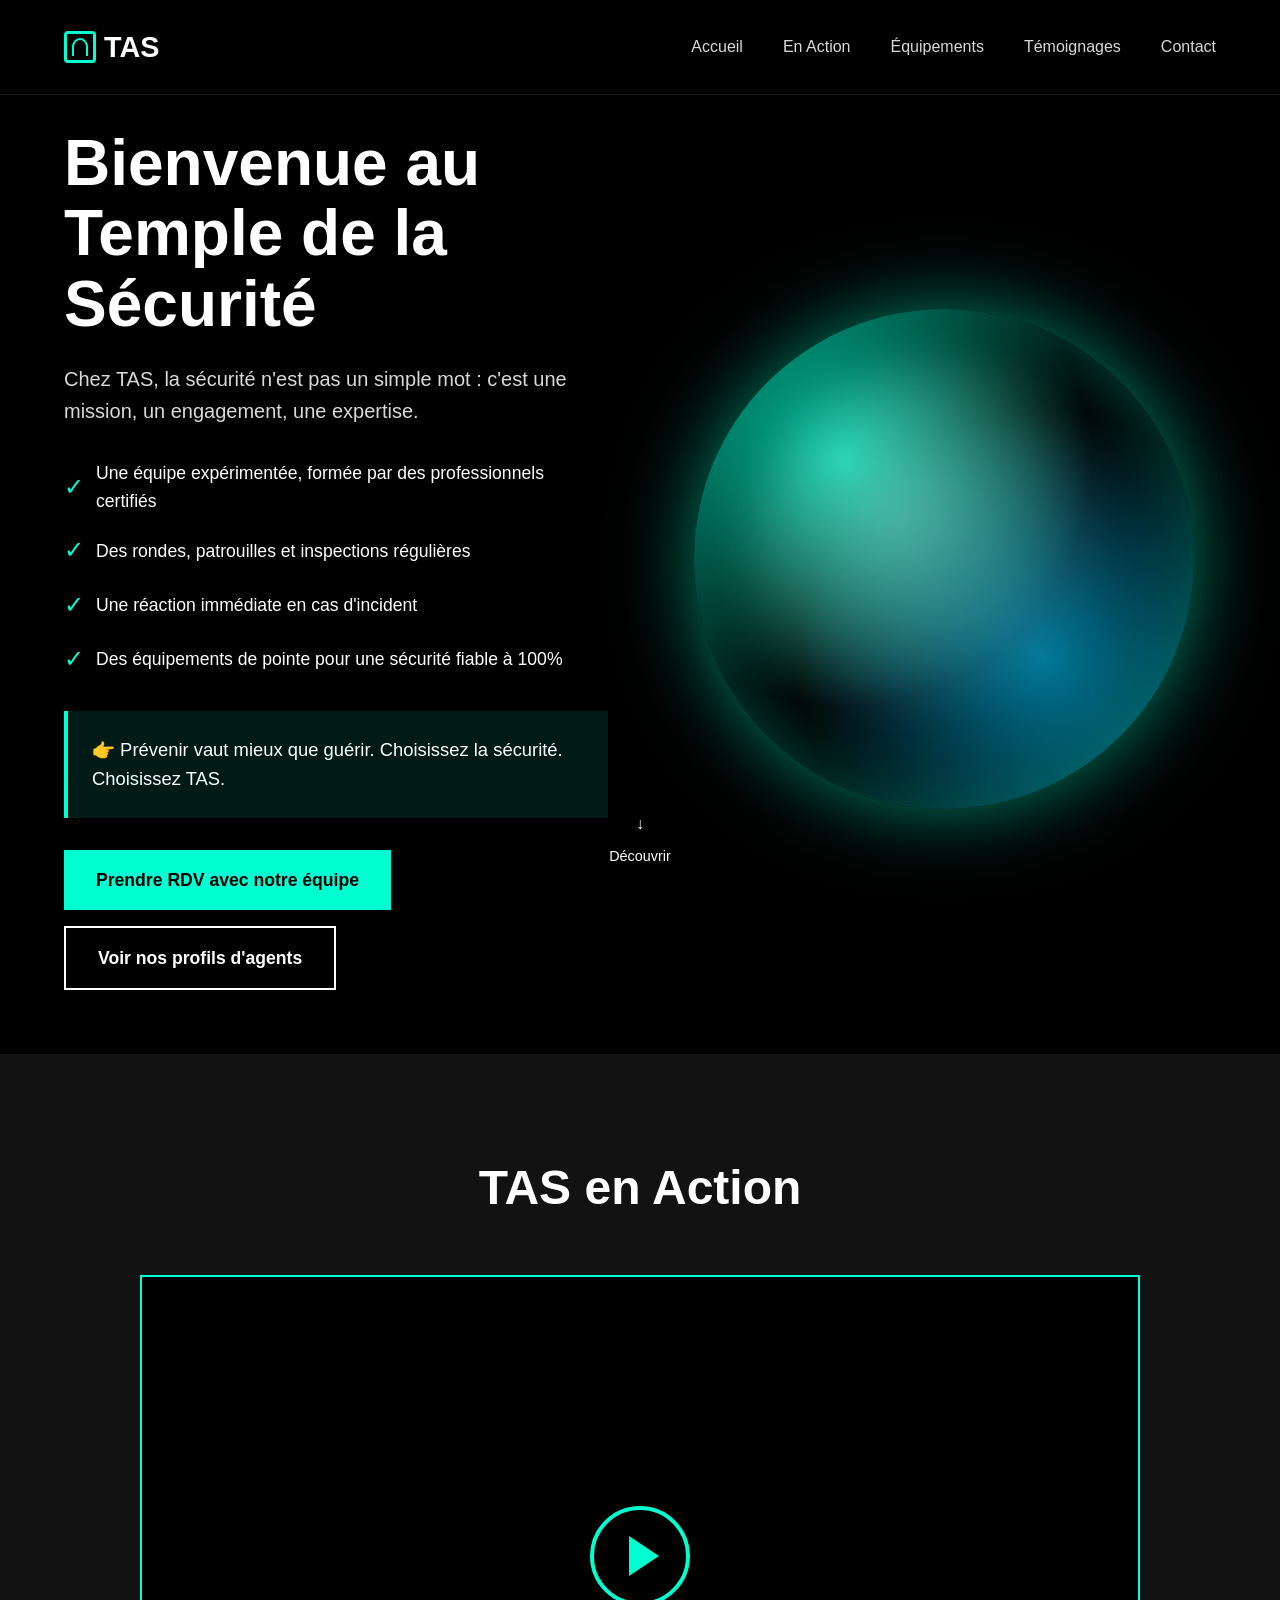
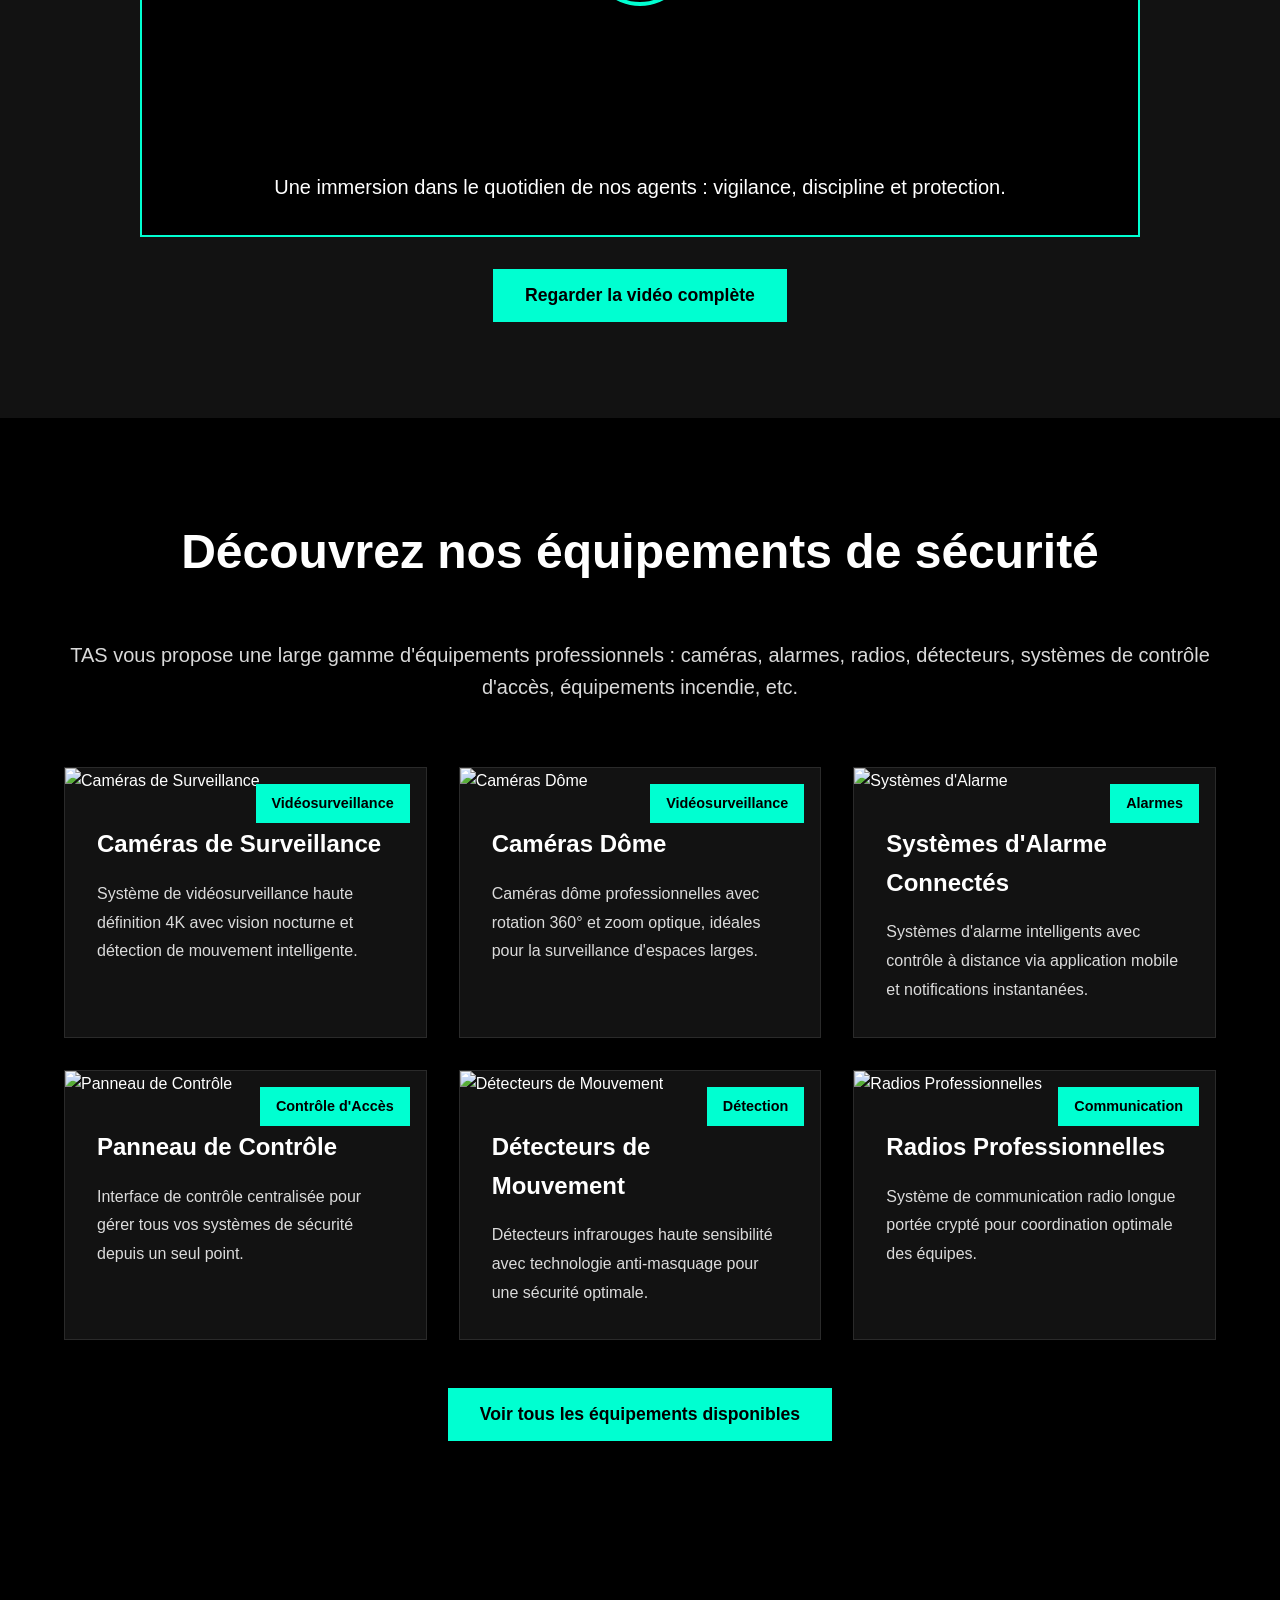
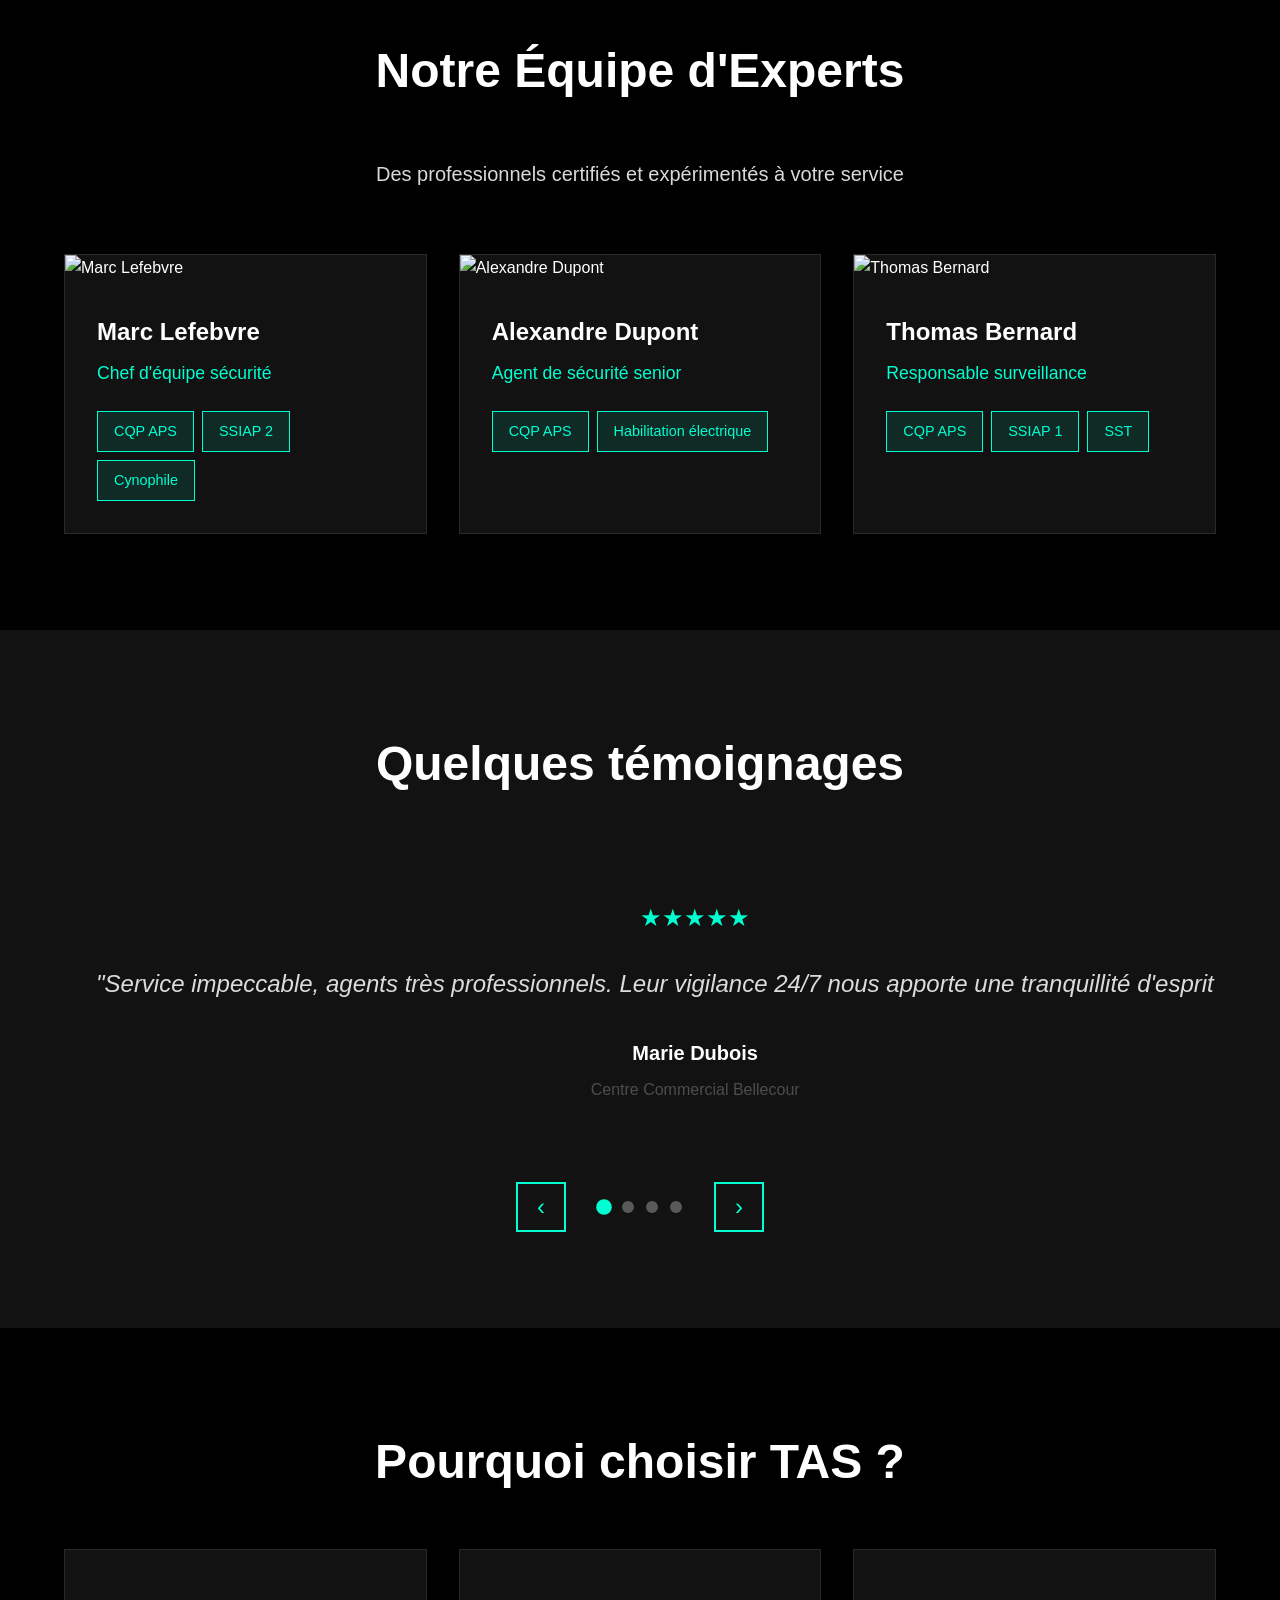
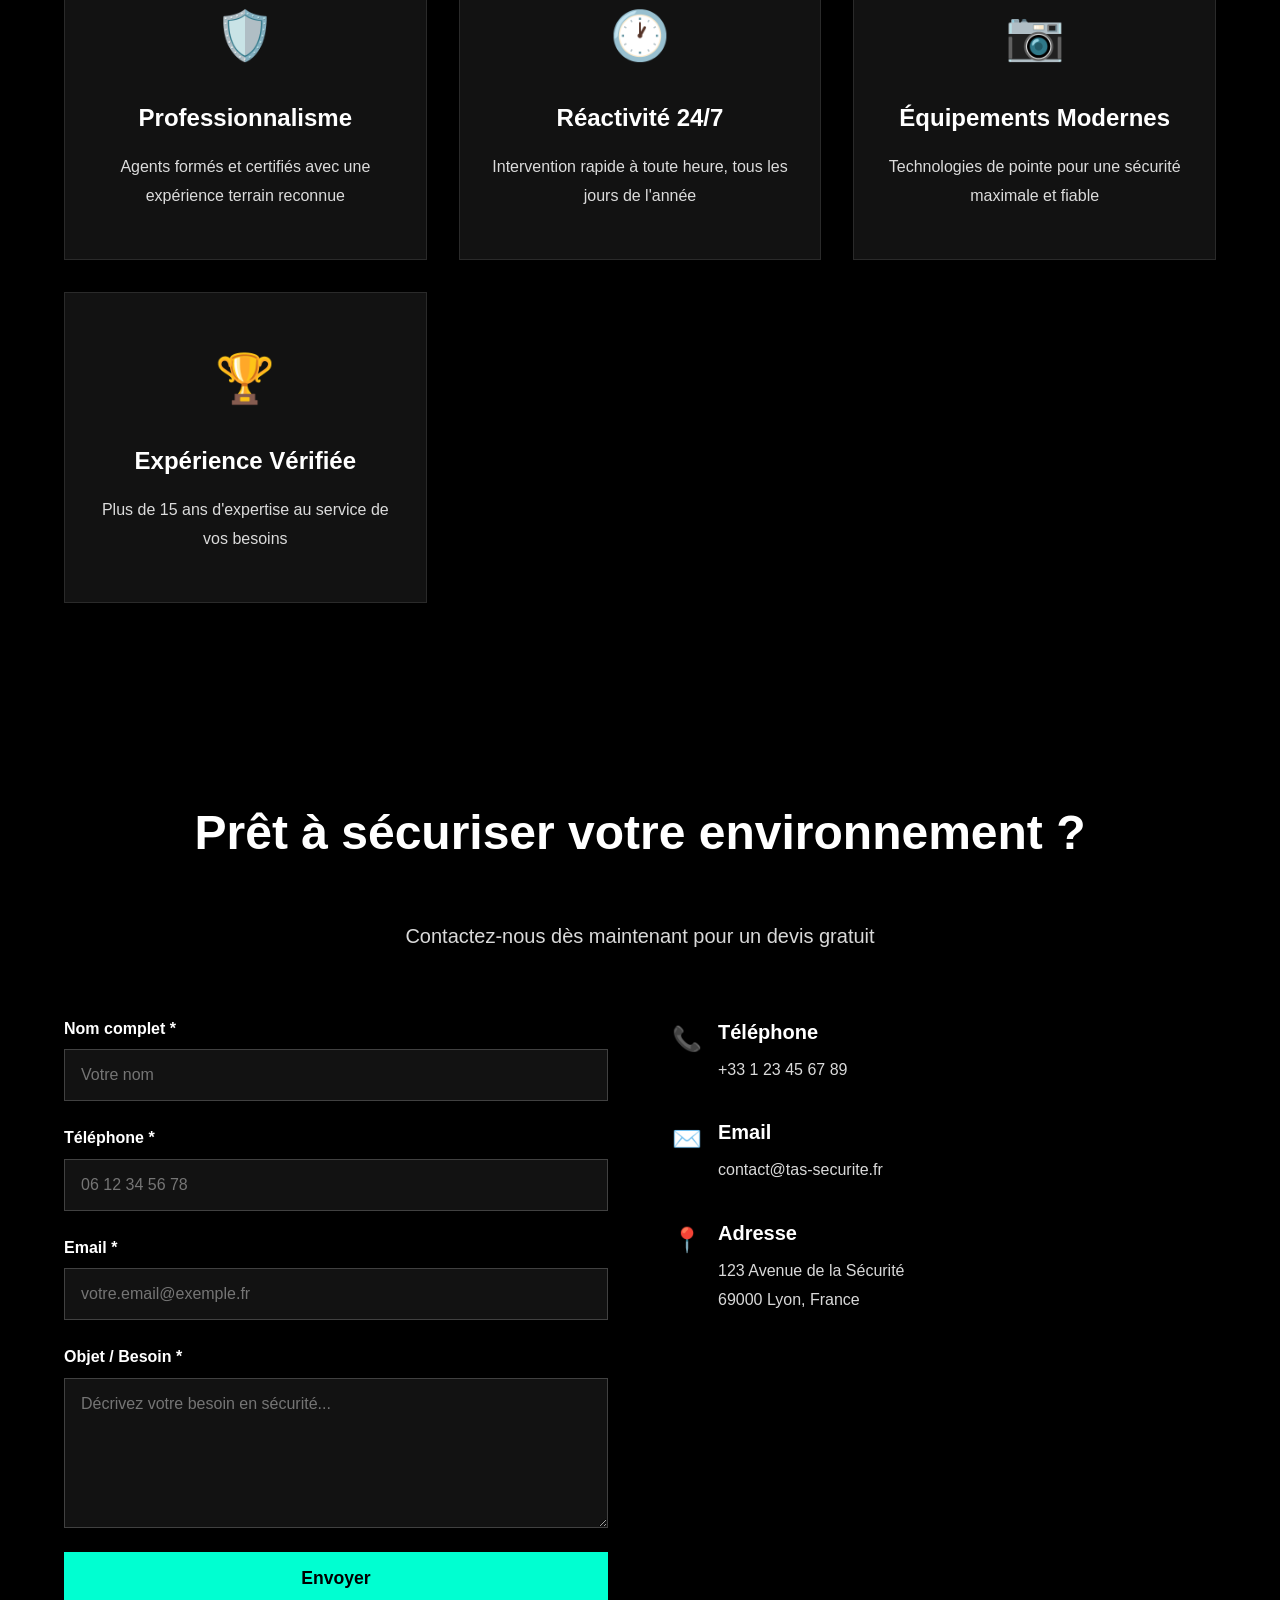
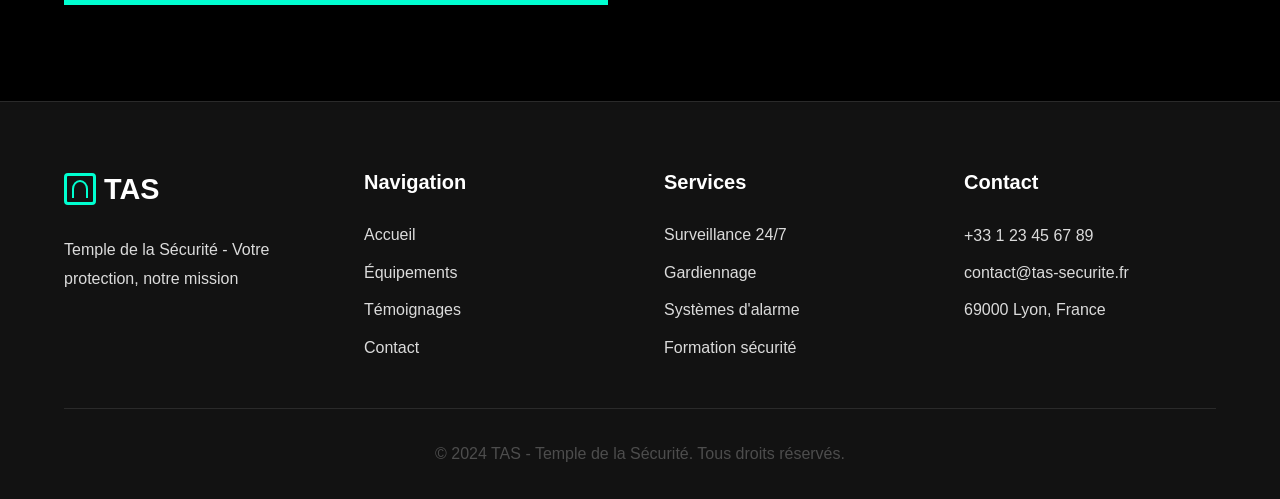
==== index.html @ 501ed7d0 "first commit" ====
<!DOCTYPE html>
<html lang="fr">
<head>
    <meta charset="UTF-8">
    <meta name="viewport" content="width=device-width, initial-scale=1.0">
    <title>TAS - Temple de la Sécurité</title>
    <link rel="stylesheet" href="styles.css">
</head>
<body>
    <!-- Navigation -->
    <nav>
        <div class="nav-container">
            <a href="#" class="logo">
                <div class="logo-icon"></div>
                TAS
            </a>
            <ul class="nav-links">
                <li><a href="#accueil">Accueil</a></li>
                <li><a href="#action">En Action</a></li>
                <li><a href="#equipements">Équipements</a></li>
                <li><a href="#temoignages">Témoignages</a></li>
                <li><a href="#contact">Contact</a></li>
            </ul>
        </div>
    </nav>

    <!-- Hero Section -->
    <section id="accueil" class="hero">
        <div class="hero-content">
            <h1>Bienvenue au Temple de la Sécurité</h1>
            <p>Chez TAS, la sécurité n'est pas un simple mot : c'est une mission, un engagement, une expertise.</p>
            
            <div class="hero-features">
                <div class="feature-item">
                    <span class="check-icon">✓</span>
                    <span>Une équipe expérimentée, formée par des professionnels certifiés</span>
                </div>
                <div class="feature-item">
                    <span class="check-icon">✓</span>
                    <span>Des rondes, patrouilles et inspections régulières</span>
                </div>
                <div class="feature-item">
                    <span class="check-icon">✓</span>
                    <span>Une réaction immédiate en cas d'incident</span>
                </div>
                <div class="feature-item">
                    <span class="check-icon">✓</span>
                    <span>Des équipements de pointe pour une sécurité fiable à 100%</span>
                </div>
            </div>

            <div class="hero-highlight">
                👉 Prévenir vaut mieux que guérir. Choisissez la sécurité. Choisissez TAS.
            </div>

            <div class="cta-buttons">
                <a href="#contact" class="btn btn-primary">Prendre RDV avec notre équipe</a>
                <a href="#agents" class="btn btn-secondary">Voir nos profils d'agents</a>
            </div>
        </div>

        <div class="hero-3d">
            <div class="sphere-container">
                <div class="sphere"></div>
            </div>
        </div>

        <div class="scroll-indicator" onclick="document.getElementById('action').scrollIntoView({behavior: 'smooth'})">
            <span>↓</span>
            <span style="font-size: 0.9rem;">Découvrir</span>
        </div>
    </section>

    <!-- Video Section -->
    <section id="action" class="video-section">
        <h2 class="section-title">TAS en Action</h2>
        <div class="video-container">
            <div class="play-button"></div>
            <p class="video-text">Une immersion dans le quotidien de nos agents : vigilance, discipline et protection.</p>
        </div>
        <div style="text-align: center; margin-top: 2rem;">
            <button class="btn btn-primary">Regarder la vidéo complète</button>
        </div>
    </section>

    <!-- Equipment Section -->
    <section id="equipements">
        <h2 class="section-title">Découvrez nos équipements de sécurité</h2>
        <p class="section-subtitle">TAS vous propose une large gamme d'équipements professionnels : caméras, alarmes, radios, détecteurs, systèmes de contrôle d'accès, équipements incendie, etc.</p>
        
        <div class="equipment-grid">
            <div class="equipment-card">
                <div class="equipment-badge">Vidéosurveillance</div>
                <img src="https://images.unsplash.com/photo-1557597774-9d273605dfa9?w=800&h=600&fit=crop" alt="Caméras de Surveillance" class="equipment-image">
                <div class="equipment-content">
                    <h3>Caméras de Surveillance</h3>
                    <p>Système de vidéosurveillance haute définition 4K avec vision nocturne et détection de mouvement intelligente.</p>
                </div>
            </div>

            <div class="equipment-card">
                <div class="equipment-badge">Vidéosurveillance</div>
                <img src="https://images.unsplash.com/photo-1558002038-1055907df827?w=800&h=600&fit=crop" alt="Caméras Dôme" class="equipment-image">
                <div class="equipment-content">
                    <h3>Caméras Dôme</h3>
                    <p>Caméras dôme professionnelles avec rotation 360° et zoom optique, idéales pour la surveillance d'espaces larges.</p>
                </div>
            </div>

            <div class="equipment-card">
                <div class="equipment-badge">Alarmes</div>
                <img src="https://images.unsplash.com/photo-1558618666-fcd25c85cd64?w=800&h=600&fit=crop" alt="Systèmes d'Alarme" class="equipment-image">
                <div class="equipment-content">
                    <h3>Systèmes d'Alarme Connectés</h3>
                    <p>Systèmes d'alarme intelligents avec contrôle à distance via application mobile et notifications instantanées.</p>
                </div>
            </div>

            <div class="equipment-card">
                <div class="equipment-badge">Contrôle d'Accès</div>
                <img src="https://images.unsplash.com/photo-1614064641938-3bbee52942c7?w=800&h=600&fit=crop" alt="Panneau de Contrôle" class="equipment-image">
                <div class="equipment-content">
                    <h3>Panneau de Contrôle</h3>
                    <p>Interface de contrôle centralisée pour gérer tous vos systèmes de sécurité depuis un seul point.</p>
                </div>
            </div>

            <div class="equipment-card">
                <div class="equipment-badge">Détection</div>
                <img src="https://images.unsplash.com/photo-1593642532400-2682810df593?w=800&h=600&fit=crop" alt="Détecteurs de Mouvement" class="equipment-image">
                <div class="equipment-content">
                    <h3>Détecteurs de Mouvement</h3>
                    <p>Détecteurs infrarouges haute sensibilité avec technologie anti-masquage pour une sécurité optimale.</p>
                </div>
            </div>

            <div class="equipment-card">
                <div class="equipment-badge">Communication</div>
                <img src="https://images.unsplash.com/photo-1557597774-9d273605dfa9?w=800&h=600&fit=crop" alt="Radios Professionnelles" class="equipment-image">
                <div class="equipment-content">
                    <h3>Radios Professionnelles</h3>
                    <p>Système de communication radio longue portée crypté pour coordination optimale des équipes.</p>
                </div>
            </div>
        </div>

        <div style="text-align: center; margin-top: 3rem;">
            <button class="btn btn-primary">Voir tous les équipements disponibles</button>
        </div>
    </section>

    <!-- Agents Section -->
    <section id="agents">
        <h2 class="section-title">Notre Équipe d'Experts</h2>
        <p class="section-subtitle">Des professionnels certifiés et expérimentés à votre service</p>
        
        <div class="agents-grid">
            <div class="agent-card">
                <img src="https://images.unsplash.com/photo-1556157382-97eda2d62296?w=800&h=1000&fit=crop" alt="Marc Lefebvre" class="agent-image">
                <div class="agent-info">
                    <h3 class="agent-name">Marc Lefebvre</h3>
                    <p class="agent-role">Chef d'équipe sécurité</p>
                    <div class="certifications">
                        <span class="cert-badge">CQP APS</span>
                        <span class="cert-badge">SSIAP 2</span>
                        <span class="cert-badge">Cynophile</span>
                    </div>
                </div>
            </div>
            <div class="agent-card">
                <img src="https://images.unsplash.com/photo-1507003211169-0a1dd7228f2d?w=800&h=1000&fit=crop" alt="Alexandre Dupont" class="agent-image">
                <div class="agent-info">
                    <h3 class="agent-name">Alexandre Dupont</h3>
                    <p class="agent-role">Agent de sécurité senior</p>
                    <div class="certifications">
                        <span class="cert-badge">CQP APS</span>
                        <span class="cert-badge">Habilitation électrique</span>
                    </div>
                </div>
            </div>

            <div class="agent-card">
                <img src="https://images.unsplash.com/photo-1573496359142-b8d87734a5a2?w=800&h=1000&fit=crop" alt="Thomas Bernard" class="agent-image">
                <div class="agent-info">
                    <h3 class="agent-name">Thomas Bernard</h3>
                    <p class="agent-role">Responsable surveillance</p>
                    <div class="certifications">
                        <span class="cert-badge">CQP APS</span>
                        <span class="cert-badge">SSIAP 1</span>
                        <span class="cert-badge">SST</span>
                    </div>
                </div>
            </div>
        </div>
    </section>

    <!-- Testimonials Section -->
    <section id="temoignages" class="testimonials-section">
        <h2 class="section-title">Quelques témoignages</h2>
        
        <div class="testimonials-slider">
            <div class="testimonials-track" id="testimonialsTrack">
                <div class="testimonial">
                    <div class="stars">★★★★★</div>
                    <p class="testimonial-text">"Service impeccable, agents très professionnels. Leur vigilance 24/7 nous apporte une tranquillité d'esprit totale."</p>
                    <h4 class="testimonial-author">Marie Dubois</h4>
                    <p class="testimonial-company">Centre Commercial Bellecour</p>
                </div>

                <div class="testimonial">
                    <div class="stars">★★★★★</div>
                    <p class="testimonial-text">"Depuis TAS, notre site est sécurisé 24/7. Rien à dire. Une équipe réactive et compétente."</p>
                    <h4 class="testimonial-author">Jean-Paul Martin</h4>
                    <p class="testimonial-company">Résidence Les Jardins</p>
                </div>

                <div class="testimonial">
                    <div class="stars">★★★★★</div>
                    <p class="testimonial-text">"Leur réactivité nous a sauvés plus d'une fois. Des professionnels à l'écoute qui comprennent nos besoins."</p>
                    <h4 class="testimonial-author">Sophie Laurent</h4>
                    <p class="testimonial-company">Entrepôt Logistique Lyon</p>
                </div>

                <div class="testimonial">
                    <div class="stars">★★★★★</div>
                    <p class="testimonial-text">"Une entreprise de confiance avec des agents formés et des équipements de pointe. Je recommande vivement."</p>
                    <h4 class="testimonial-author">Pierre Durand</h4>
                    <p class="testimonial-company">Technoparc Innovation</p>
                </div>
            </div>

            <div class="slider-controls">
                <button class="slider-btn" onclick="previousTestimonial()">‹</button>
                <div class="slider-dots" id="sliderDots"></div>
                <button class="slider-btn" onclick="nextTestimonial()">›</button>
            </div>
        </div>
    </section>

    <!-- Why Choose Us Section -->
    <section id="pourquoi">
        <h2 class="section-title">Pourquoi choisir TAS ?</h2>
        
        <div class="why-grid">
            <div class="why-card">
                <div class="why-icon">🛡️</div>
                <h3>Professionnalisme</h3>
                <p>Agents formés et certifiés avec une expérience terrain reconnue</p>
            </div>

            <div class="why-card">
                <div class="why-icon">🕐</div>
                <h3>Réactivité 24/7</h3>
                <p>Intervention rapide à toute heure, tous les jours de l'année</p>
            </div>

            <div class="why-card">
                <div class="why-icon">📷</div>
                <h3>Équipements Modernes</h3>
                <p>Technologies de pointe pour une sécurité maximale et fiable</p>
            </div>

            <div class="why-card">
                <div class="why-icon">🏆</div>
                <h3>Expérience Vérifiée</h3>
                <p>Plus de 15 ans d'expertise au service de vos besoins</p>
            </div>
        </div>
    </section>

    <!-- Contact Section -->
    <section id="contact">
        <h2 class="section-title">Prêt à sécuriser votre environnement ?</h2>
        <p class="section-subtitle">Contactez-nous dès maintenant pour un devis gratuit</p>
        
        <div class="contact-container">
            <form class="contact-form" id="contactForm">
                <div class="form-group">
                    <label for="name">Nom complet *</label>
                    <input type="text" id="name" name="name" placeholder="Votre nom" required>
                </div>

                <div class="form-group">
                    <label for="phone">Téléphone *</label>
                    <input type="tel" id="phone" name="phone" placeholder="06 12 34 56 78" required>
                </div>

                <div class="form-group">
                    <label for="email">Email *</label>
                    <input type="email" id="email" name="email" placeholder="votre.email@exemple.fr" required>
                </div>

                <div class="form-group">
                    <label for="message">Objet / Besoin *</label>
                    <textarea id="message" name="message" placeholder="Décrivez votre besoin en sécurité..." required></textarea>
                </div>

                <button type="submit" class="btn btn-primary">Envoyer</button>
            </form>

            <div class="contact-info">
                <div class="info-item">
                    <div class="info-icon">📞</div>
                    <div class="info-content">
                        <h3>Téléphone</h3>
                        <p>+33 1 23 45 67 89</p>
                    </div>
                </div>

                <div class="info-item">
                    <div class="info-icon">✉️</div>
                    <div class="info-content">
                        <h3>Email</h3>
                        <p>contact@tas-securite.fr</p>
                    </div>
                </div>

                <div class="info-item">
                    <div class="info-icon">📍</div>
                    <div class="info-content">
                        <h3>Adresse</h3>
                        <p>123 Avenue de la Sécurité<br>69000 Lyon, France</p>
                    </div>
                </div>
            </div>
        </div>
    </section>

    <!-- Footer -->
    <footer>
        <div class="footer-content">
            <div class="footer-section">
                <h3>
                    <div class="logo">
                        <div class="logo-icon"></div>
                        TAS
                    </div>
                </h3>
                <p>Temple de la Sécurité - Votre protection, notre mission</p>
            </div>

            <div class="footer-section">
                <h3>Navigation</h3>
                <ul class="footer-links">
                    <li><a href="#accueil">Accueil</a></li>
                    <li><a href="#equipements">Équipements</a></li>
                    <li><a href="#temoignages">Témoignages</a></li>
                    <li><a href="#contact">Contact</a></li>
                </ul>
            </div>

            <div class="footer-section">
                <h3>Services</h3>
                <ul class="footer-links">
                    <li><a href="#">Surveillance 24/7</a></li>
                    <li><a href="#">Gardiennage</a></li>
                    <li><a href="#">Systèmes d'alarme</a></li>
                    <li><a href="#">Formation sécurité</a></li>
                </ul>
            </div>

            <div class="footer-section">
                <h3>Contact</h3>
                <p>+33 1 23 45 67 89</p>
                <p>contact@tas-securite.fr</p>
                <p>69000 Lyon, France</p>
            </div>
        </div>

        <div class="footer-bottom">
            <p>&copy; 2024 TAS - Temple de la Sécurité. Tous droits réservés.</p>
        </div>
    </footer>

    <script src="scripts.js"></script>
</body>
</html>
---- styles.css ----
* {
    margin: 0;
    padding: 0;
    box-sizing: border-box;
}

:root {
    --bg-primary: #000000;
    --bg-secondary: #121212;
    --text-primary: #FFFFFF;
    --text-secondary: rgba(255, 255, 255, 0.85);
    --text-muted: #4D4D4D;
    --brand-primary: #00FFD1;
    --brand-hover: rgba(0, 255, 209, 0.1);
}

body {
    font-family: 'Inter', -apple-system, BlinkMacSystemFont, 'Segoe UI', sans-serif;
    background-color: var(--bg-primary);
    color: var(--text-primary);
    line-height: 1.6;
    overflow-x: hidden;
}

/* Navigation */
nav {
    position: fixed;
    top: 0;
    width: 100%;
    background: rgba(0, 0, 0, 0.95);
    backdrop-filter: blur(10px);
    z-index: 1000;
    padding: 1.5rem 5%;
    border-bottom: 1px solid rgba(255, 255, 255, 0.1);
}

.nav-container {
    max-width: 1400px;
    margin: 0 auto;
    display: flex;
    justify-content: space-between;
    align-items: center;
}

.logo {
    display: flex;
    align-items: center;
    gap: 0.5rem;
    font-size: 1.8rem;
    font-weight: bold;
    color: var(--text-primary);
    text-decoration: none;
}

.logo-icon {
    width: 32px;
    height: 32px;
    border: 3px solid var(--brand-primary);
    border-radius: 4px;
    display: flex;
    align-items: center;
    justify-content: center;
    position: relative;
}

.logo-icon::before {
    content: '';
    width: 12px;
    height: 16px;
    border: 2px solid var(--brand-primary);
    border-radius: 50% 50% 0 0;
    border-bottom: none;
}

.nav-links {
    display: flex;
    gap: 2.5rem;
    list-style: none;
}

.nav-links a {
    color: var(--text-secondary);
    text-decoration: none;
    font-size: 1rem;
    transition: color 0.3s;
    position: relative;
}

.nav-links a::after {
    content: '';
    position: absolute;
    bottom: -5px;
    left: 0;
    width: 0;
    height: 2px;
    background: var(--brand-primary);
    transition: width 0.3s;
}

.nav-links a:hover {
    color: var(--brand-primary);
}

.nav-links a:hover::after {
    width: 100%;
}

/* Hero Section */
.hero {
    min-height: 100vh;
    display: grid;
    grid-template-columns: 1fr 1fr;
    align-items: center;
    padding: 8rem 5% 4rem;
    max-width: 1400px;
    margin: 0 auto;
    gap: 4rem;
}

.hero-content h1 {
    font-size: 4rem;
    line-height: 1.1;
    margin-bottom: 1.5rem;
    font-weight: 800;
}

.hero-content p {
    font-size: 1.25rem;
    color: var(--text-secondary);
    margin-bottom: 2rem;
}

.hero-features {
    display: flex;
    flex-direction: column;
    gap: 1rem;
    margin-bottom: 2rem;
}

.feature-item {
    display: flex;
    align-items: center;
    gap: 0.75rem;
    font-size: 1.1rem;
}

.check-icon {
    color: var(--brand-primary);
    font-size: 1.5rem;
}

.hero-highlight {
    background: rgba(0, 255, 209, 0.1);
    border-left: 4px solid var(--brand-primary);
    padding: 1.5rem;
    margin: 2rem 0;
    font-size: 1.15rem;
}

.cta-buttons {
    display: flex;
    gap: 1rem;
    flex-wrap: wrap;
}

.btn {
    padding: 1rem 2rem;
    font-size: 1.1rem;
    border: none;
    cursor: pointer;
    transition: all 0.3s;
    text-decoration: none;
    display: inline-block;
    font-weight: 600;
}

.btn-primary {
    background: var(--brand-primary);
    color: #000;
}

.btn-primary:hover {
    transform: scale(1.05);
    box-shadow: 0 0 30px rgba(0, 255, 209, 0.5);
}

.btn-secondary {
    background: transparent;
    color: var(--text-primary);
    border: 2px solid var(--text-primary);
}

.btn-secondary:hover {
    background: var(--text-primary);
    color: #000;
}

.hero-3d {
    position: relative;
    height: 600px;
    display: flex;
    align-items: center;
    justify-content: center;
}

.sphere-container {
    width: 500px;
    height: 500px;
    position: relative;
    animation: float 6s ease-in-out infinite;
    perspective: 1000px;
}

@keyframes float {
    0%, 100% { transform: translateY(0px); }
    50% { transform: translateY(-30px); }
}

.sphere {
    width: 100%;
    height: 100%;
    border-radius: 50%;
    position: relative;
    transform-style: preserve-3d;
    animation: rotate3d 20s linear infinite;
}

@keyframes rotate3d {
    0% { transform: rotateY(0deg) rotateX(0deg); }
    100% { transform: rotateY(360deg) rotateX(360deg); }
}

.sphere::before {
    content: '';
    position: absolute;
    inset: 0;
    border-radius: 50%;
    background: 
        radial-gradient(circle at 30% 30%, rgba(0, 255, 209, 0.8), transparent 50%),
        radial-gradient(circle at 70% 70%, rgba(0, 200, 255, 0.6), transparent 50%);
    box-shadow: 
        0 0 80px rgba(0, 255, 209, 0.5),
        inset 0 0 80px rgba(0, 255, 209, 0.3);
    animation: pulse 3s ease-in-out infinite;
}

@keyframes pulse {
    0%, 100% { opacity: 1; transform: scale(1); }
    50% { opacity: 0.8; transform: scale(1.05); }
}

.sphere::after {
    content: '';
    position: absolute;
    inset: 10%;
    border-radius: 50%;
    background: radial-gradient(circle at 40% 40%, rgba(255, 255, 255, 0.3), transparent 60%);
    filter: blur(20px);
}

.scroll-indicator {
    position: absolute;
    bottom: 2rem;
    left: 50%;
    transform: translateX(-50%);
    display: flex;
    flex-direction: column;
    align-items: center;
    gap: 0.5rem;
    cursor: pointer;
    animation: bounce 2s infinite;
}

@keyframes bounce {
    0%, 100% { transform: translateX(-50%) translateY(0); }
    50% { transform: translateX(-50%) translateY(10px); }
}

/* Section Styles */
section {
    padding: 6rem 5%;
    max-width: 1400px;
    margin: 0 auto;
}

.section-title {
    font-size: 3rem;
    text-align: center;
    margin-bottom: 3rem;
    font-weight: 800;
}

.section-subtitle {
    text-align: center;
    font-size: 1.25rem;
    color: var(--text-secondary);
    margin-bottom: 4rem;
}

/* Video Section */
.video-section {
    background: var(--bg-secondary);
}

.video-container {
    max-width: 1000px;
    margin: 0 auto;
    aspect-ratio: 16/9;
    background: #000;
    border: 2px solid var(--brand-primary);
    display: flex;
    align-items: center;
    justify-content: center;
    position: relative;
    cursor: pointer;
    overflow: hidden;
    transition: transform 0.3s;
}

.video-container:hover {
    transform: scale(1.02);
}

.play-button {
    width: 100px;
    height: 100px;
    border: 4px solid var(--brand-primary);
    border-radius: 50%;
    display: flex;
    align-items: center;
    justify-content: center;
    transition: all 0.3s;
}

.play-button::before {
    content: '';
    width: 0;
    height: 0;
    border-left: 30px solid var(--brand-primary);
    border-top: 20px solid transparent;
    border-bottom: 20px solid transparent;
    margin-left: 8px;
}

.video-container:hover .play-button {
    transform: scale(1.2);
    box-shadow: 0 0 40px rgba(0, 255, 209, 0.6);
}

.video-text {
    position: absolute;
    bottom: 2rem;
    text-align: center;
    width: 100%;
    font-size: 1.25rem;
}

/* Equipment Section */
.equipment-grid {
    display: grid;
    grid-template-columns: repeat(auto-fit, minmax(350px, 1fr));
    gap: 2rem;
    margin-bottom: 3rem;
}

.equipment-card {
    background: var(--bg-secondary);
    border: 1px solid rgba(255, 255, 255, 0.1);
    overflow: hidden;
    transition: all 0.3s;
    position: relative;
}

.equipment-card:hover {
    transform: translateY(-10px);
    border-color: var(--brand-primary);
    box-shadow: 0 10px 40px rgba(0, 255, 209, 0.2);
}

.equipment-image {
    width: 100%;
    height: 250px;
    object-fit: cover;
    transition: transform 0.5s;
}

.equipment-card:hover .equipment-image {
    transform: scale(1.1);
}

.equipment-badge {
    position: absolute;
    top: 1rem;
    right: 1rem;
    background: var(--brand-primary);
    color: #000;
    padding: 0.5rem 1rem;
    font-weight: 600;
    font-size: 0.9rem;
}

.equipment-content {
    padding: 2rem;
}

.equipment-content h3 {
    font-size: 1.5rem;
    margin-bottom: 1rem;
}

.equipment-content p {
    color: var(--text-secondary);
    line-height: 1.8;
}

/* Agents Section */
.agents-grid {
    display: grid;
    grid-template-columns: repeat(auto-fit, minmax(320px, 1fr));
    gap: 2rem;
}

.agent-card {
    background: var(--bg-secondary);
    border: 1px solid rgba(255, 255, 255, 0.1);
    overflow: hidden;
    transition: all 0.3s;
}

.agent-card:hover {
    transform: translateY(-10px);
    border-color: var(--brand-primary);
}

.agent-image {
    width: 100%;
    height: 400px;
    object-fit: cover;
}

.agent-info {
    padding: 2rem;
}

.agent-name {
    font-size: 1.5rem;
    font-weight: 700;
    margin-bottom: 0.5rem;
}

.agent-role {
    color: var(--brand-primary);
    font-size: 1.1rem;
    margin-bottom: 1.5rem;
}

.certifications {
    display: flex;
    flex-wrap: wrap;
    gap: 0.5rem;
}

.cert-badge {
    background: rgba(0, 255, 209, 0.1);
    color: var(--brand-primary);
    padding: 0.5rem 1rem;
    font-size: 0.9rem;
    border: 1px solid var(--brand-primary);
}

/* Testimonials */
.testimonials-section {
    background: var(--bg-secondary);
}
.testimonials-slider {
    max-width: 1200px;
    margin: 0 auto;
    position: relative;
    overflow: hidden;
    width: 100%;
}

.testimonials-track {
    display: flex;
    transition: transform 0.6s cubic-bezier(0.25, 0.46, 0.45, 0.94);
}

.testimonial {
    min-width: 100%;
    flex-shrink: 0;
    padding: 3rem 2rem;
    text-align: center;
}

.stars {
    color: var(--brand-primary);
    font-size: 1.5rem;
    margin-bottom: 1.5rem;
}

.testimonial-text {
    font-size: 1.5rem;
    font-style: italic;
    margin-bottom: 2rem;
    color: var(--text-secondary);
    line-height: 1.8;
}

.testimonial-author {
    font-size: 1.25rem;
    font-weight: 600;
    margin-bottom: 0.5rem;
}

.testimonial-company {
    color: var(--text-muted);
}

.slider-controls {
    display: flex;
    justify-content: center;
    align-items: center;
    gap: 2rem;
    margin-top: 2rem;
}

.slider-dots {
    display: flex;
    gap: 0.75rem;
}

.dot {
    width: 12px;
    height: 12px;
    border-radius: 50%;
    background: rgba(255, 255, 255, 0.3);
    cursor: pointer;
    transition: all 0.3s;
    border: none;
    padding: 0;
}

.dot.active {
    background: var(--brand-primary);
    transform: scale(1.3);
}

.slider-btn {
    width: 50px;
    height: 50px;
    border: 2px solid var(--brand-primary);
    background: transparent;
    color: var(--brand-primary);
    font-size: 1.5rem;
    cursor: pointer;
    transition: all 0.3s;
}

.slider-btn:hover {
    background: var(--brand-primary);
    color: #000;
}

/* Why Choose Section */
.why-grid {
    display: grid;
    grid-template-columns: repeat(auto-fit, minmax(280px, 1fr));
    gap: 2rem;
}

.why-card {
    background: var(--bg-secondary);
    padding: 3rem 2rem;
    text-align: center;
    border: 1px solid rgba(255, 255, 255, 0.1);
    transition: all 0.3s;
}

.why-card:hover {
    border-color: var(--brand-primary);
    transform: translateY(-10px);
    box-shadow: 0 10px 40px rgba(0, 255, 209, 0.2);
}

.why-icon {
    font-size: 3rem;
    color: var(--brand-primary);
    margin-bottom: 1.5rem;
}

.why-card h3 {
    font-size: 1.5rem;
    margin-bottom: 1rem;
}

.why-card p {
    color: var(--text-secondary);
    line-height: 1.8;
}

/* Contact Section */
.contact-container {
    display: grid;
    grid-template-columns: 1fr 1fr;
    gap: 4rem;
    align-items: start;
}

.contact-form {
    display: flex;
    flex-direction: column;
    gap: 1.5rem;
}

.form-group {
    display: flex;
    flex-direction: column;
    gap: 0.5rem;
}

.form-group label {
    font-size: 1rem;
    font-weight: 600;
}

.form-group input,
.form-group textarea {
    padding: 1rem;
    background: var(--bg-secondary);
    border: 1px solid rgba(255, 255, 255, 0.2);
    color: var(--text-primary);
    font-size: 1rem;
    font-family: inherit;
    transition: border-color 0.3s;
}

.form-group input:focus,
.form-group textarea:focus {
    outline: none;
    border-color: var(--brand-primary);
}

.form-group textarea {
    resize: vertical;
    min-height: 150px;
}

.contact-info {
    display: flex;
    flex-direction: column;
    gap: 2rem;
}

.info-item {
    display: flex;
    gap: 1rem;
    align-items: start;
}

.info-icon {
    color: var(--brand-primary);
    font-size: 1.5rem;
    margin-top: 0.25rem;
}

.info-content h3 {
    font-size: 1.25rem;
    margin-bottom: 0.5rem;
}

.info-content p {
    color: var(--text-secondary);
    line-height: 1.8;
}

/* Footer */
footer {
    background: var(--bg-secondary);
    padding: 4rem 5% 2rem;
    border-top: 1px solid rgba(255, 255, 255, 0.1);
    margin-top: 0;
}

.footer-content {
    max-width: 1400px;
    margin: 0 auto;
    display: grid;
    grid-template-columns: repeat(auto-fit, minmax(250px, 1fr));
    gap: 3rem;
    margin-bottom: 3rem;
}

.footer-section h3 {
    margin-bottom: 1.5rem;
    font-size: 1.25rem;
}

.footer-section p {
    color: var(--text-secondary);
    line-height: 1.8;
    margin-bottom: 0.5rem;
}

.footer-links {
    list-style: none;
    display: flex;
    flex-direction: column;
    gap: 0.75rem;
}

.footer-links a {
    color: var(--text-secondary);
    text-decoration: none;
    transition: color 0.3s;
}

.footer-links a:hover {
    color: var(--brand-primary);
}

.footer-bottom {
    text-align: center;
    padding-top: 2rem;
    border-top: 1px solid rgba(255, 255, 255, 0.1);
    color: var(--text-muted);
    margin-bottom: 0;
    padding-bottom: 0;
}

.footer-bottom p {
    margin: 0;
    color: var(--text-muted);
}

/* Responsive */
@media (max-width: 1024px) {
    .hero {
        grid-template-columns: 1fr;
        text-align: center;
    }

    .hero-content h1 {
        font-size: 3rem;
    }

    .cta-buttons {
        justify-content: center;
    }

    .contact-container {
        grid-template-columns: 1fr;
    }
}

@media (max-width: 768px) {
    .nav-links {
        display: none;
    }

    .hero-content h1 {
        font-size: 2.5rem;
    }

    .section-title {
        font-size: 2rem;
    }

    .sphere-container {
        width: 300px;
        height: 300px;
    }
}
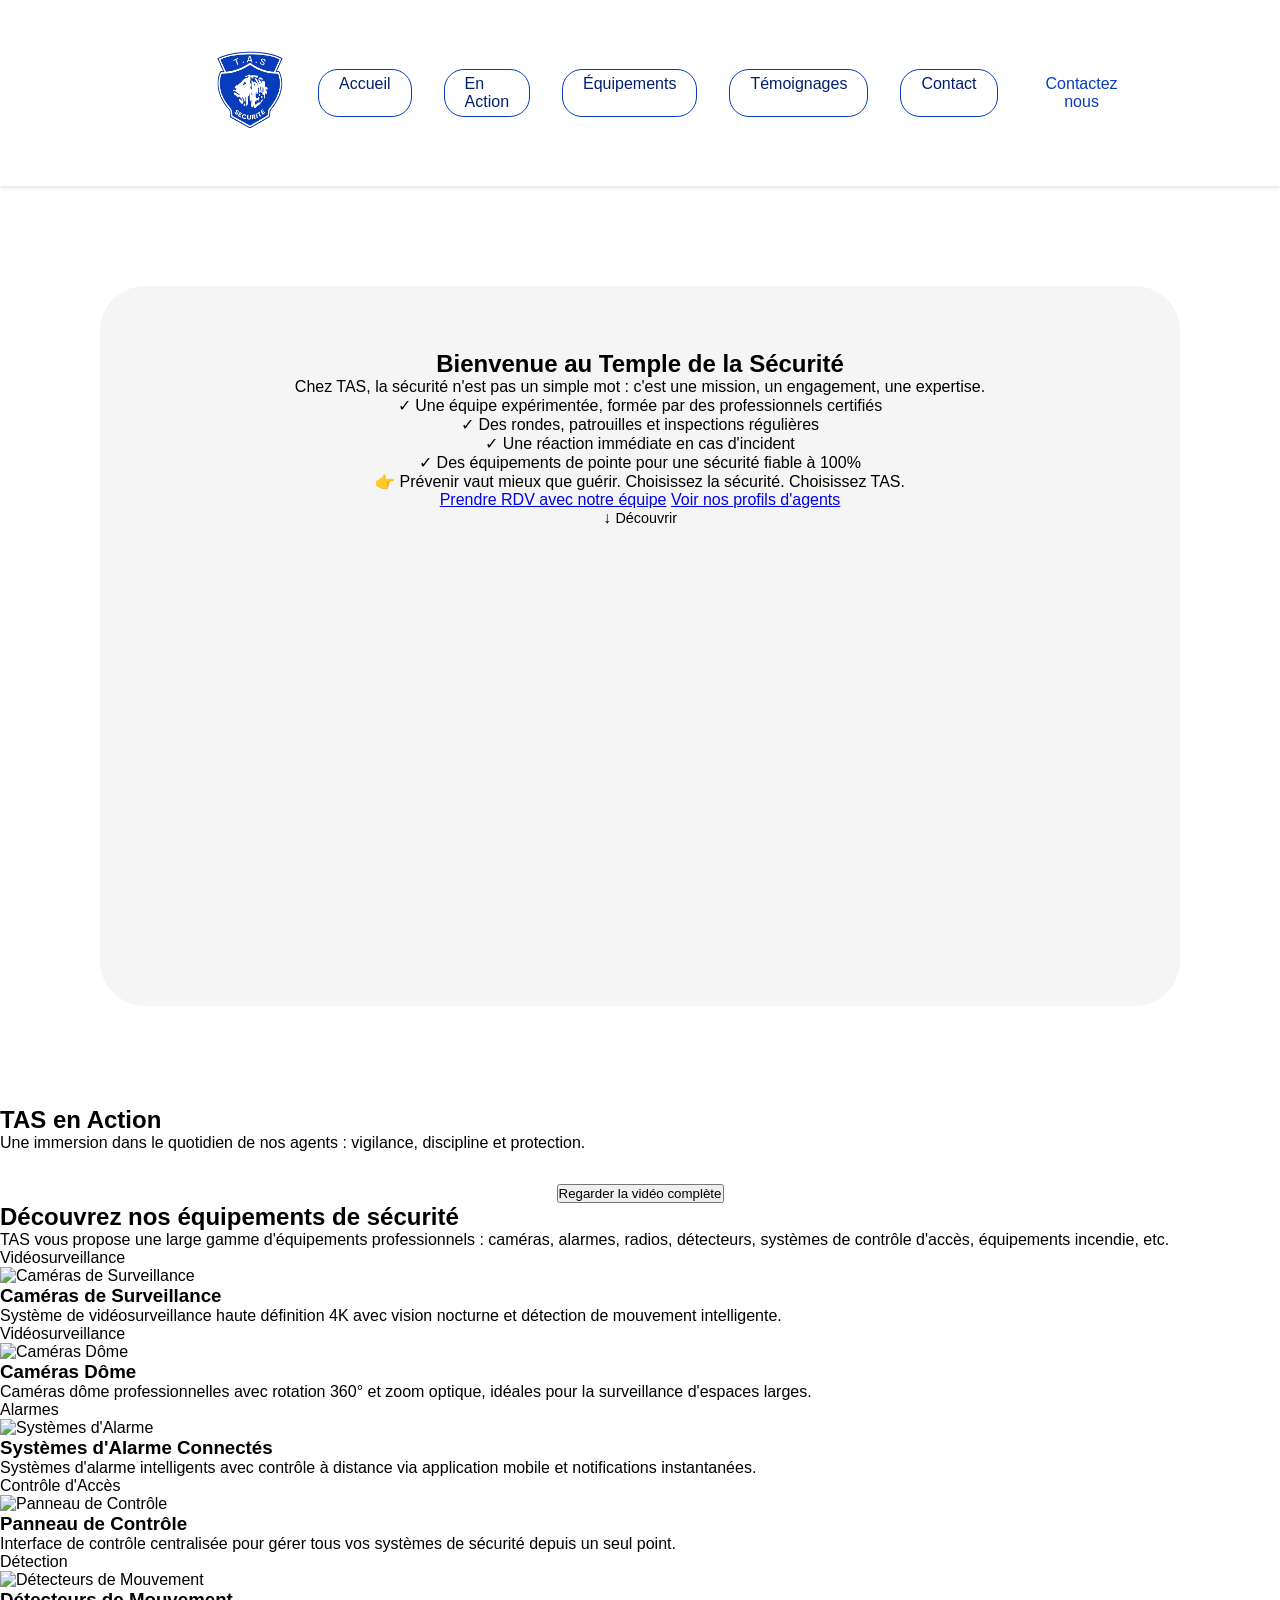
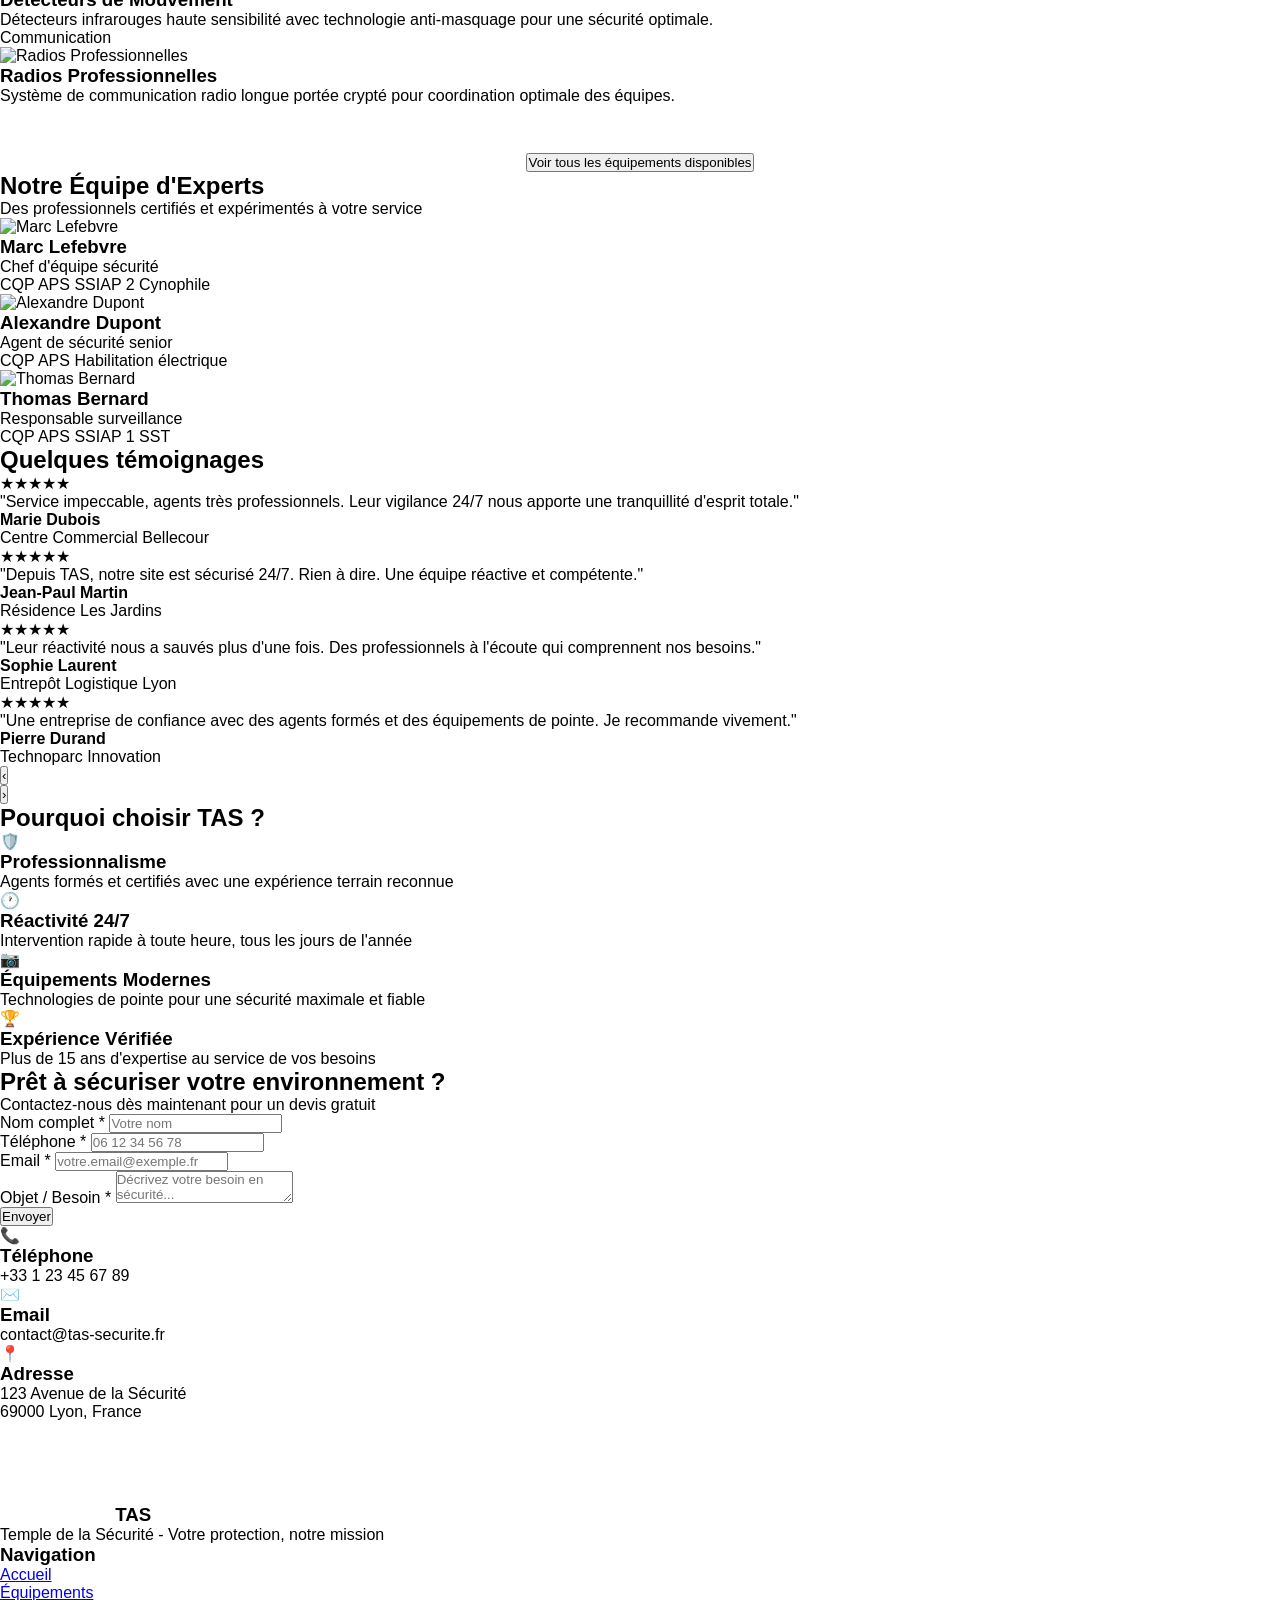
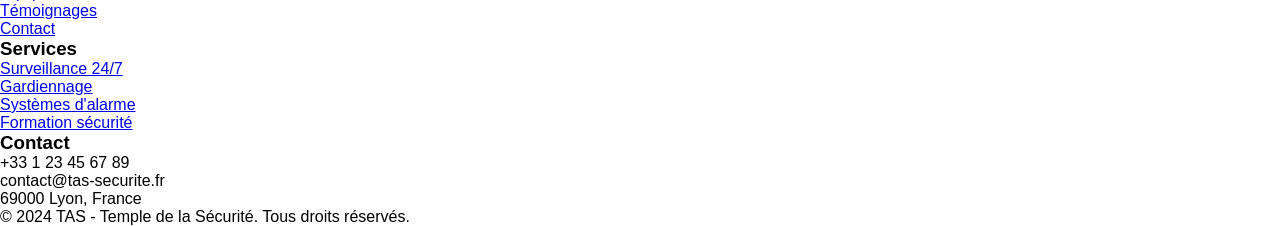
==== commit c0b67443: "Refactor code structure for improved readability and maintainability" ====
--- a/index.html
+++ b/index.html
@@ -1,377 +1,495 @@
 <!DOCTYPE html>
 <html lang="fr">
-<head>
-    <meta charset="UTF-8">
-    <meta name="viewport" content="width=device-width, initial-scale=1.0">
+  <head>
+    <meta charset="UTF-8" />
+    <meta name="viewport" content="width=device-width, initial-scale=1.0" />
     <title>TAS - Temple de la Sécurité</title>
-    <link rel="stylesheet" href="styles.css">
-</head>
-<body>
+    <link rel="stylesheet" href="styles.css" />
+  </head>
+  <body>
     <!-- Navigation -->
     <nav>
-        <div class="nav-container">
-            <a href="#" class="logo">
-                <div class="logo-icon"></div>
-                TAS
-            </a>
-            <ul class="nav-links">
-                <li><a href="#accueil">Accueil</a></li>
-                <li><a href="#action">En Action</a></li>
-                <li><a href="#equipements">Équipements</a></li>
-                <li><a href="#temoignages">Témoignages</a></li>
-                <li><a href="#contact">Contact</a></li>
-            </ul>
-        </div>
+      <a href="#" class="logo">
+        <img class="logo-icon" src="assets/img/logo.png" alt="TAS Logo" />
+      </a>
+      <div class="nav-links">
+        <ul>
+          <li><a href="#accueil">Accueil</a></li>
+          <li><a href="#action">En Action</a></li>
+          <li><a href="#equipements">Équipements</a></li>
+          <li><a href="#temoignages">Témoignages</a></li>
+          <li><a href="#contact">Contact</a></li>
+        </ul>
+        <button class="btn-contact-head">Contactez nous</button>
+      </div>
     </nav>
 
     <!-- Hero Section -->
     <section id="accueil" class="hero">
-        <div class="hero-content">
-            <h1>Bienvenue au Temple de la Sécurité</h1>
-            <p>Chez TAS, la sécurité n'est pas un simple mot : c'est une mission, un engagement, une expertise.</p>
-            
-            <div class="hero-features">
-                <div class="feature-item">
-                    <span class="check-icon">✓</span>
-                    <span>Une équipe expérimentée, formée par des professionnels certifiés</span>
-                </div>
-                <div class="feature-item">
-                    <span class="check-icon">✓</span>
-                    <span>Des rondes, patrouilles et inspections régulières</span>
-                </div>
-                <div class="feature-item">
-                    <span class="check-icon">✓</span>
-                    <span>Une réaction immédiate en cas d'incident</span>
-                </div>
-                <div class="feature-item">
-                    <span class="check-icon">✓</span>
-                    <span>Des équipements de pointe pour une sécurité fiable à 100%</span>
-                </div>
-            </div>
-
-            <div class="hero-highlight">
-                👉 Prévenir vaut mieux que guérir. Choisissez la sécurité. Choisissez TAS.
-            </div>
-
-            <div class="cta-buttons">
-                <a href="#contact" class="btn btn-primary">Prendre RDV avec notre équipe</a>
-                <a href="#agents" class="btn btn-secondary">Voir nos profils d'agents</a>
-            </div>
-        </div>
-
-        <div class="hero-3d">
-            <div class="sphere-container">
-                <div class="sphere"></div>
-            </div>
-        </div>
-
-        <div class="scroll-indicator" onclick="document.getElementById('action').scrollIntoView({behavior: 'smooth'})">
-            <span>↓</span>
-            <span style="font-size: 0.9rem;">Découvrir</span>
-        </div>
+      <div class="hero-content">
+        <h1>Bienvenue au Temple de la Sécurité</h1>
+        <p>
+          Chez TAS, la sécurité n'est pas un simple mot : c'est une mission, un
+          engagement, une expertise.
+        </p>
+
+        <div class="hero-features">
+          <div class="feature-item">
+            <span class="check-icon">✓</span>
+            <span
+              >Une équipe expérimentée, formée par des professionnels
+              certifiés</span
+            >
+          </div>
+          <div class="feature-item">
+            <span class="check-icon">✓</span>
+            <span>Des rondes, patrouilles et inspections régulières</span>
+          </div>
+          <div class="feature-item">
+            <span class="check-icon">✓</span>
+            <span>Une réaction immédiate en cas d'incident</span>
+          </div>
+          <div class="feature-item">
+            <span class="check-icon">✓</span>
+            <span
+              >Des équipements de pointe pour une sécurité fiable à 100%</span
+            >
+          </div>
+        </div>
+
+        <div class="hero-highlight">
+          👉 Prévenir vaut mieux que guérir. Choisissez la sécurité. Choisissez
+          TAS.
+        </div>
+
+        <div class="cta-buttons">
+          <a href="#contact" class="btn btn-primary"
+            >Prendre RDV avec notre équipe</a
+          >
+          <a href="#agents" class="btn btn-secondary"
+            >Voir nos profils d'agents</a
+          >
+        </div>
+      </div>
+
+      <div class="hero-3d">
+        <div class="sphere-container">
+          <div class="sphere"></div>
+        </div>
+      </div>
+
+      <div
+        class="scroll-indicator"
+        onclick="document.getElementById('action').scrollIntoView({behavior: 'smooth'})"
+      >
+        <span>↓</span>
+        <span style="font-size: 0.9rem">Découvrir</span>
+      </div>
     </section>
 
     <!-- Video Section -->
     <section id="action" class="video-section">
-        <h2 class="section-title">TAS en Action</h2>
-        <div class="video-container">
-            <div class="play-button"></div>
-            <p class="video-text">Une immersion dans le quotidien de nos agents : vigilance, discipline et protection.</p>
-        </div>
-        <div style="text-align: center; margin-top: 2rem;">
-            <button class="btn btn-primary">Regarder la vidéo complète</button>
-        </div>
+      <h2 class="section-title">TAS en Action</h2>
+      <div class="video-container">
+        <div class="play-button"></div>
+        <p class="video-text">
+          Une immersion dans le quotidien de nos agents : vigilance, discipline
+          et protection.
+        </p>
+      </div>
+      <div style="text-align: center; margin-top: 2rem">
+        <button class="btn btn-primary">Regarder la vidéo complète</button>
+      </div>
     </section>
 
     <!-- Equipment Section -->
     <section id="equipements">
-        <h2 class="section-title">Découvrez nos équipements de sécurité</h2>
-        <p class="section-subtitle">TAS vous propose une large gamme d'équipements professionnels : caméras, alarmes, radios, détecteurs, systèmes de contrôle d'accès, équipements incendie, etc.</p>
-        
-        <div class="equipment-grid">
-            <div class="equipment-card">
-                <div class="equipment-badge">Vidéosurveillance</div>
-                <img src="https://images.unsplash.com/photo-1557597774-9d273605dfa9?w=800&h=600&fit=crop" alt="Caméras de Surveillance" class="equipment-image">
-                <div class="equipment-content">
-                    <h3>Caméras de Surveillance</h3>
-                    <p>Système de vidéosurveillance haute définition 4K avec vision nocturne et détection de mouvement intelligente.</p>
-                </div>
-            </div>
-
-            <div class="equipment-card">
-                <div class="equipment-badge">Vidéosurveillance</div>
-                <img src="https://images.unsplash.com/photo-1558002038-1055907df827?w=800&h=600&fit=crop" alt="Caméras Dôme" class="equipment-image">
-                <div class="equipment-content">
-                    <h3>Caméras Dôme</h3>
-                    <p>Caméras dôme professionnelles avec rotation 360° et zoom optique, idéales pour la surveillance d'espaces larges.</p>
-                </div>
-            </div>
-
-            <div class="equipment-card">
-                <div class="equipment-badge">Alarmes</div>
-                <img src="https://images.unsplash.com/photo-1558618666-fcd25c85cd64?w=800&h=600&fit=crop" alt="Systèmes d'Alarme" class="equipment-image">
-                <div class="equipment-content">
-                    <h3>Systèmes d'Alarme Connectés</h3>
-                    <p>Systèmes d'alarme intelligents avec contrôle à distance via application mobile et notifications instantanées.</p>
-                </div>
-            </div>
-
-            <div class="equipment-card">
-                <div class="equipment-badge">Contrôle d'Accès</div>
-                <img src="https://images.unsplash.com/photo-1614064641938-3bbee52942c7?w=800&h=600&fit=crop" alt="Panneau de Contrôle" class="equipment-image">
-                <div class="equipment-content">
-                    <h3>Panneau de Contrôle</h3>
-                    <p>Interface de contrôle centralisée pour gérer tous vos systèmes de sécurité depuis un seul point.</p>
-                </div>
-            </div>
-
-            <div class="equipment-card">
-                <div class="equipment-badge">Détection</div>
-                <img src="https://images.unsplash.com/photo-1593642532400-2682810df593?w=800&h=600&fit=crop" alt="Détecteurs de Mouvement" class="equipment-image">
-                <div class="equipment-content">
-                    <h3>Détecteurs de Mouvement</h3>
-                    <p>Détecteurs infrarouges haute sensibilité avec technologie anti-masquage pour une sécurité optimale.</p>
-                </div>
-            </div>
-
-            <div class="equipment-card">
-                <div class="equipment-badge">Communication</div>
-                <img src="https://images.unsplash.com/photo-1557597774-9d273605dfa9?w=800&h=600&fit=crop" alt="Radios Professionnelles" class="equipment-image">
-                <div class="equipment-content">
-                    <h3>Radios Professionnelles</h3>
-                    <p>Système de communication radio longue portée crypté pour coordination optimale des équipes.</p>
-                </div>
-            </div>
-        </div>
-
-        <div style="text-align: center; margin-top: 3rem;">
-            <button class="btn btn-primary">Voir tous les équipements disponibles</button>
-        </div>
+      <h2 class="section-title">Découvrez nos équipements de sécurité</h2>
+      <p class="section-subtitle">
+        TAS vous propose une large gamme d'équipements professionnels : caméras,
+        alarmes, radios, détecteurs, systèmes de contrôle d'accès, équipements
+        incendie, etc.
+      </p>
+
+      <div class="equipment-grid">
+        <div class="equipment-card">
+          <div class="equipment-badge">Vidéosurveillance</div>
+          <img
+            src="https://images.unsplash.com/photo-1557597774-9d273605dfa9?w=800&h=600&fit=crop"
+            alt="Caméras de Surveillance"
+            class="equipment-image"
+          />
+          <div class="equipment-content">
+            <h3>Caméras de Surveillance</h3>
+            <p>
+              Système de vidéosurveillance haute définition 4K avec vision
+              nocturne et détection de mouvement intelligente.
+            </p>
+          </div>
+        </div>
+
+        <div class="equipment-card">
+          <div class="equipment-badge">Vidéosurveillance</div>
+          <img
+            src="https://images.unsplash.com/photo-1558002038-1055907df827?w=800&h=600&fit=crop"
+            alt="Caméras Dôme"
+            class="equipment-image"
+          />
+          <div class="equipment-content">
+            <h3>Caméras Dôme</h3>
+            <p>
+              Caméras dôme professionnelles avec rotation 360° et zoom optique,
+              idéales pour la surveillance d'espaces larges.
+            </p>
+          </div>
+        </div>
+
+        <div class="equipment-card">
+          <div class="equipment-badge">Alarmes</div>
+          <img
+            src="https://images.unsplash.com/photo-1558618666-fcd25c85cd64?w=800&h=600&fit=crop"
+            alt="Systèmes d'Alarme"
+            class="equipment-image"
+          />
+          <div class="equipment-content">
+            <h3>Systèmes d'Alarme Connectés</h3>
+            <p>
+              Systèmes d'alarme intelligents avec contrôle à distance via
+              application mobile et notifications instantanées.
+            </p>
+          </div>
+        </div>
+
+        <div class="equipment-card">
+          <div class="equipment-badge">Contrôle d'Accès</div>
+          <img
+            src="https://images.unsplash.com/photo-1614064641938-3bbee52942c7?w=800&h=600&fit=crop"
+            alt="Panneau de Contrôle"
+            class="equipment-image"
+          />
+          <div class="equipment-content">
+            <h3>Panneau de Contrôle</h3>
+            <p>
+              Interface de contrôle centralisée pour gérer tous vos systèmes de
+              sécurité depuis un seul point.
+            </p>
+          </div>
+        </div>
+
+        <div class="equipment-card">
+          <div class="equipment-badge">Détection</div>
+          <img
+            src="https://images.unsplash.com/photo-1593642532400-2682810df593?w=800&h=600&fit=crop"
+            alt="Détecteurs de Mouvement"
+            class="equipment-image"
+          />
+          <div class="equipment-content">
+            <h3>Détecteurs de Mouvement</h3>
+            <p>
+              Détecteurs infrarouges haute sensibilité avec technologie
+              anti-masquage pour une sécurité optimale.
+            </p>
+          </div>
+        </div>
+
+        <div class="equipment-card">
+          <div class="equipment-badge">Communication</div>
+          <img
+            src="https://images.unsplash.com/photo-1557597774-9d273605dfa9?w=800&h=600&fit=crop"
+            alt="Radios Professionnelles"
+            class="equipment-image"
+          />
+          <div class="equipment-content">
+            <h3>Radios Professionnelles</h3>
+            <p>
+              Système de communication radio longue portée crypté pour
+              coordination optimale des équipes.
+            </p>
+          </div>
+        </div>
+      </div>
+
+      <div style="text-align: center; margin-top: 3rem">
+        <button class="btn btn-primary">
+          Voir tous les équipements disponibles
+        </button>
+      </div>
     </section>
 
     <!-- Agents Section -->
     <section id="agents">
-        <h2 class="section-title">Notre Équipe d'Experts</h2>
-        <p class="section-subtitle">Des professionnels certifiés et expérimentés à votre service</p>
-        
-        <div class="agents-grid">
-            <div class="agent-card">
-                <img src="https://images.unsplash.com/photo-1556157382-97eda2d62296?w=800&h=1000&fit=crop" alt="Marc Lefebvre" class="agent-image">
-                <div class="agent-info">
-                    <h3 class="agent-name">Marc Lefebvre</h3>
-                    <p class="agent-role">Chef d'équipe sécurité</p>
-                    <div class="certifications">
-                        <span class="cert-badge">CQP APS</span>
-                        <span class="cert-badge">SSIAP 2</span>
-                        <span class="cert-badge">Cynophile</span>
-                    </div>
-                </div>
-            </div>
-            <div class="agent-card">
-                <img src="https://images.unsplash.com/photo-1507003211169-0a1dd7228f2d?w=800&h=1000&fit=crop" alt="Alexandre Dupont" class="agent-image">
-                <div class="agent-info">
-                    <h3 class="agent-name">Alexandre Dupont</h3>
-                    <p class="agent-role">Agent de sécurité senior</p>
-                    <div class="certifications">
-                        <span class="cert-badge">CQP APS</span>
-                        <span class="cert-badge">Habilitation électrique</span>
-                    </div>
-                </div>
-            </div>
-
-            <div class="agent-card">
-                <img src="https://images.unsplash.com/photo-1573496359142-b8d87734a5a2?w=800&h=1000&fit=crop" alt="Thomas Bernard" class="agent-image">
-                <div class="agent-info">
-                    <h3 class="agent-name">Thomas Bernard</h3>
-                    <p class="agent-role">Responsable surveillance</p>
-                    <div class="certifications">
-                        <span class="cert-badge">CQP APS</span>
-                        <span class="cert-badge">SSIAP 1</span>
-                        <span class="cert-badge">SST</span>
-                    </div>
-                </div>
-            </div>
-        </div>
+      <h2 class="section-title">Notre Équipe d'Experts</h2>
+      <p class="section-subtitle">
+        Des professionnels certifiés et expérimentés à votre service
+      </p>
+
+      <div class="agents-grid">
+        <div class="agent-card">
+          <img
+            src="https://images.unsplash.com/photo-1556157382-97eda2d62296?w=800&h=1000&fit=crop"
+            alt="Marc Lefebvre"
+            class="agent-image"
+          />
+          <div class="agent-info">
+            <h3 class="agent-name">Marc Lefebvre</h3>
+            <p class="agent-role">Chef d'équipe sécurité</p>
+            <div class="certifications">
+              <span class="cert-badge">CQP APS</span>
+              <span class="cert-badge">SSIAP 2</span>
+              <span class="cert-badge">Cynophile</span>
+            </div>
+          </div>
+        </div>
+        <div class="agent-card">
+          <img
+            src="https://images.unsplash.com/photo-1507003211169-0a1dd7228f2d?w=800&h=1000&fit=crop"
+            alt="Alexandre Dupont"
+            class="agent-image"
+          />
+          <div class="agent-info">
+            <h3 class="agent-name">Alexandre Dupont</h3>
+            <p class="agent-role">Agent de sécurité senior</p>
+            <div class="certifications">
+              <span class="cert-badge">CQP APS</span>
+              <span class="cert-badge">Habilitation électrique</span>
+            </div>
+          </div>
+        </div>
+
+        <div class="agent-card">
+          <img
+            src="https://images.unsplash.com/photo-1573496359142-b8d87734a5a2?w=800&h=1000&fit=crop"
+            alt="Thomas Bernard"
+            class="agent-image"
+          />
+          <div class="agent-info">
+            <h3 class="agent-name">Thomas Bernard</h3>
+            <p class="agent-role">Responsable surveillance</p>
+            <div class="certifications">
+              <span class="cert-badge">CQP APS</span>
+              <span class="cert-badge">SSIAP 1</span>
+              <span class="cert-badge">SST</span>
+            </div>
+          </div>
+        </div>
+      </div>
     </section>
 
     <!-- Testimonials Section -->
     <section id="temoignages" class="testimonials-section">
-        <h2 class="section-title">Quelques témoignages</h2>
-        
-        <div class="testimonials-slider">
-            <div class="testimonials-track" id="testimonialsTrack">
-                <div class="testimonial">
-                    <div class="stars">★★★★★</div>
-                    <p class="testimonial-text">"Service impeccable, agents très professionnels. Leur vigilance 24/7 nous apporte une tranquillité d'esprit totale."</p>
-                    <h4 class="testimonial-author">Marie Dubois</h4>
-                    <p class="testimonial-company">Centre Commercial Bellecour</p>
-                </div>
-
-                <div class="testimonial">
-                    <div class="stars">★★★★★</div>
-                    <p class="testimonial-text">"Depuis TAS, notre site est sécurisé 24/7. Rien à dire. Une équipe réactive et compétente."</p>
-                    <h4 class="testimonial-author">Jean-Paul Martin</h4>
-                    <p class="testimonial-company">Résidence Les Jardins</p>
-                </div>
-
-                <div class="testimonial">
-                    <div class="stars">★★★★★</div>
-                    <p class="testimonial-text">"Leur réactivité nous a sauvés plus d'une fois. Des professionnels à l'écoute qui comprennent nos besoins."</p>
-                    <h4 class="testimonial-author">Sophie Laurent</h4>
-                    <p class="testimonial-company">Entrepôt Logistique Lyon</p>
-                </div>
-
-                <div class="testimonial">
-                    <div class="stars">★★★★★</div>
-                    <p class="testimonial-text">"Une entreprise de confiance avec des agents formés et des équipements de pointe. Je recommande vivement."</p>
-                    <h4 class="testimonial-author">Pierre Durand</h4>
-                    <p class="testimonial-company">Technoparc Innovation</p>
-                </div>
-            </div>
-
-            <div class="slider-controls">
-                <button class="slider-btn" onclick="previousTestimonial()">‹</button>
-                <div class="slider-dots" id="sliderDots"></div>
-                <button class="slider-btn" onclick="nextTestimonial()">›</button>
-            </div>
-        </div>
+      <h2 class="section-title">Quelques témoignages</h2>
+
+      <div class="testimonials-slider">
+        <div class="testimonials-track" id="testimonialsTrack">
+          <div class="testimonial">
+            <div class="stars">★★★★★</div>
+            <p class="testimonial-text">
+              "Service impeccable, agents très professionnels. Leur vigilance
+              24/7 nous apporte une tranquillité d'esprit totale."
+            </p>
+            <h4 class="testimonial-author">Marie Dubois</h4>
+            <p class="testimonial-company">Centre Commercial Bellecour</p>
+          </div>
+
+          <div class="testimonial">
+            <div class="stars">★★★★★</div>
+            <p class="testimonial-text">
+              "Depuis TAS, notre site est sécurisé 24/7. Rien à dire. Une équipe
+              réactive et compétente."
+            </p>
+            <h4 class="testimonial-author">Jean-Paul Martin</h4>
+            <p class="testimonial-company">Résidence Les Jardins</p>
+          </div>
+
+          <div class="testimonial">
+            <div class="stars">★★★★★</div>
+            <p class="testimonial-text">
+              "Leur réactivité nous a sauvés plus d'une fois. Des professionnels
+              à l'écoute qui comprennent nos besoins."
+            </p>
+            <h4 class="testimonial-author">Sophie Laurent</h4>
+            <p class="testimonial-company">Entrepôt Logistique Lyon</p>
+          </div>
+
+          <div class="testimonial">
+            <div class="stars">★★★★★</div>
+            <p class="testimonial-text">
+              "Une entreprise de confiance avec des agents formés et des
+              équipements de pointe. Je recommande vivement."
+            </p>
+            <h4 class="testimonial-author">Pierre Durand</h4>
+            <p class="testimonial-company">Technoparc Innovation</p>
+          </div>
+        </div>
+
+        <div class="slider-controls">
+          <button class="slider-btn" onclick="previousTestimonial()">‹</button>
+          <div class="slider-dots" id="sliderDots"></div>
+          <button class="slider-btn" onclick="nextTestimonial()">›</button>
+        </div>
+      </div>
     </section>
 
     <!-- Why Choose Us Section -->
     <section id="pourquoi">
-        <h2 class="section-title">Pourquoi choisir TAS ?</h2>
-        
-        <div class="why-grid">
-            <div class="why-card">
-                <div class="why-icon">🛡️</div>
-                <h3>Professionnalisme</h3>
-                <p>Agents formés et certifiés avec une expérience terrain reconnue</p>
-            </div>
-
-            <div class="why-card">
-                <div class="why-icon">🕐</div>
-                <h3>Réactivité 24/7</h3>
-                <p>Intervention rapide à toute heure, tous les jours de l'année</p>
-            </div>
-
-            <div class="why-card">
-                <div class="why-icon">📷</div>
-                <h3>Équipements Modernes</h3>
-                <p>Technologies de pointe pour une sécurité maximale et fiable</p>
-            </div>
-
-            <div class="why-card">
-                <div class="why-icon">🏆</div>
-                <h3>Expérience Vérifiée</h3>
-                <p>Plus de 15 ans d'expertise au service de vos besoins</p>
-            </div>
-        </div>
+      <h2 class="section-title">Pourquoi choisir TAS ?</h2>
+
+      <div class="why-grid">
+        <div class="why-card">
+          <div class="why-icon">🛡️</div>
+          <h3>Professionnalisme</h3>
+          <p>Agents formés et certifiés avec une expérience terrain reconnue</p>
+        </div>
+
+        <div class="why-card">
+          <div class="why-icon">🕐</div>
+          <h3>Réactivité 24/7</h3>
+          <p>Intervention rapide à toute heure, tous les jours de l'année</p>
+        </div>
+
+        <div class="why-card">
+          <div class="why-icon">📷</div>
+          <h3>Équipements Modernes</h3>
+          <p>Technologies de pointe pour une sécurité maximale et fiable</p>
+        </div>
+
+        <div class="why-card">
+          <div class="why-icon">🏆</div>
+          <h3>Expérience Vérifiée</h3>
+          <p>Plus de 15 ans d'expertise au service de vos besoins</p>
+        </div>
+      </div>
     </section>
 
     <!-- Contact Section -->
     <section id="contact">
-        <h2 class="section-title">Prêt à sécuriser votre environnement ?</h2>
-        <p class="section-subtitle">Contactez-nous dès maintenant pour un devis gratuit</p>
-        
-        <div class="contact-container">
-            <form class="contact-form" id="contactForm">
-                <div class="form-group">
-                    <label for="name">Nom complet *</label>
-                    <input type="text" id="name" name="name" placeholder="Votre nom" required>
-                </div>
-
-                <div class="form-group">
-                    <label for="phone">Téléphone *</label>
-                    <input type="tel" id="phone" name="phone" placeholder="06 12 34 56 78" required>
-                </div>
-
-                <div class="form-group">
-                    <label for="email">Email *</label>
-                    <input type="email" id="email" name="email" placeholder="votre.email@exemple.fr" required>
-                </div>
-
-                <div class="form-group">
-                    <label for="message">Objet / Besoin *</label>
-                    <textarea id="message" name="message" placeholder="Décrivez votre besoin en sécurité..." required></textarea>
-                </div>
-
-                <button type="submit" class="btn btn-primary">Envoyer</button>
-            </form>
-
-            <div class="contact-info">
-                <div class="info-item">
-                    <div class="info-icon">📞</div>
-                    <div class="info-content">
-                        <h3>Téléphone</h3>
-                        <p>+33 1 23 45 67 89</p>
-                    </div>
-                </div>
-
-                <div class="info-item">
-                    <div class="info-icon">✉️</div>
-                    <div class="info-content">
-                        <h3>Email</h3>
-                        <p>contact@tas-securite.fr</p>
-                    </div>
-                </div>
-
-                <div class="info-item">
-                    <div class="info-icon">📍</div>
-                    <div class="info-content">
-                        <h3>Adresse</h3>
-                        <p>123 Avenue de la Sécurité<br>69000 Lyon, France</p>
-                    </div>
-                </div>
-            </div>
-        </div>
+      <h2 class="section-title">Prêt à sécuriser votre environnement ?</h2>
+      <p class="section-subtitle">
+        Contactez-nous dès maintenant pour un devis gratuit
+      </p>
+
+      <div class="contact-container">
+        <form class="contact-form" id="contactForm">
+          <div class="form-group">
+            <label for="name">Nom complet *</label>
+            <input
+              type="text"
+              id="name"
+              name="name"
+              placeholder="Votre nom"
+              required
+            />
+          </div>
+
+          <div class="form-group">
+            <label for="phone">Téléphone *</label>
+            <input
+              type="tel"
+              id="phone"
+              name="phone"
+              placeholder="06 12 34 56 78"
+              required
+            />
+          </div>
+
+          <div class="form-group">
+            <label for="email">Email *</label>
+            <input
+              type="email"
+              id="email"
+              name="email"
+              placeholder="votre.email@exemple.fr"
+              required
+            />
+          </div>
+
+          <div class="form-group">
+            <label for="message">Objet / Besoin *</label>
+            <textarea
+              id="message"
+              name="message"
+              placeholder="Décrivez votre besoin en sécurité..."
+              required
+            ></textarea>
+          </div>
+
+          <button type="submit" class="btn btn-primary">Envoyer</button>
+        </form>
+
+        <div class="contact-info">
+          <div class="info-item">
+            <div class="info-icon">📞</div>
+            <div class="info-content">
+              <h3>Téléphone</h3>
+              <p>+33 1 23 45 67 89</p>
+            </div>
+          </div>
+
+          <div class="info-item">
+            <div class="info-icon">✉️</div>
+            <div class="info-content">
+              <h3>Email</h3>
+              <p>contact@tas-securite.fr</p>
+            </div>
+          </div>
+
+          <div class="info-item">
+            <div class="info-icon">📍</div>
+            <div class="info-content">
+              <h3>Adresse</h3>
+              <p>123 Avenue de la Sécurité<br />69000 Lyon, France</p>
+            </div>
+          </div>
+        </div>
+      </div>
     </section>
 
     <!-- Footer -->
     <footer>
-        <div class="footer-content">
-            <div class="footer-section">
-                <h3>
-                    <div class="logo">
-                        <div class="logo-icon"></div>
-                        TAS
-                    </div>
-                </h3>
-                <p>Temple de la Sécurité - Votre protection, notre mission</p>
-            </div>
-
-            <div class="footer-section">
-                <h3>Navigation</h3>
-                <ul class="footer-links">
-                    <li><a href="#accueil">Accueil</a></li>
-                    <li><a href="#equipements">Équipements</a></li>
-                    <li><a href="#temoignages">Témoignages</a></li>
-                    <li><a href="#contact">Contact</a></li>
-                </ul>
-            </div>
-
-            <div class="footer-section">
-                <h3>Services</h3>
-                <ul class="footer-links">
-                    <li><a href="#">Surveillance 24/7</a></li>
-                    <li><a href="#">Gardiennage</a></li>
-                    <li><a href="#">Systèmes d'alarme</a></li>
-                    <li><a href="#">Formation sécurité</a></li>
-                </ul>
-            </div>
-
-            <div class="footer-section">
-                <h3>Contact</h3>
-                <p>+33 1 23 45 67 89</p>
-                <p>contact@tas-securite.fr</p>
-                <p>69000 Lyon, France</p>
-            </div>
-        </div>
-
-        <div class="footer-bottom">
-            <p>&copy; 2024 TAS - Temple de la Sécurité. Tous droits réservés.</p>
-        </div>
+      <div class="footer-content">
+        <div class="footer-section">
+          <h3>
+            <div class="logo">
+              <div class="logo-icon"></div>
+              TAS
+            </div>
+          </h3>
+          <p>Temple de la Sécurité - Votre protection, notre mission</p>
+        </div>
+
+        <div class="footer-section">
+          <h3>Navigation</h3>
+          <ul class="footer-links">
+            <li><a href="#accueil">Accueil</a></li>
+            <li><a href="#equipements">Équipements</a></li>
+            <li><a href="#temoignages">Témoignages</a></li>
+            <li><a href="#contact">Contact</a></li>
+          </ul>
+        </div>
+
+        <div class="footer-section">
+          <h3>Services</h3>
+          <ul class="footer-links">
+            <li><a href="#">Surveillance 24/7</a></li>
+            <li><a href="#">Gardiennage</a></li>
+            <li><a href="#">Systèmes d'alarme</a></li>
+            <li><a href="#">Formation sécurité</a></li>
+          </ul>
+        </div>
+
+        <div class="footer-section">
+          <h3>Contact</h3>
+          <p>+33 1 23 45 67 89</p>
+          <p>contact@tas-securite.fr</p>
+          <p>69000 Lyon, France</p>
+        </div>
+      </div>
+
+      <div class="footer-bottom">
+        <p>&copy; 2024 TAS - Temple de la Sécurité. Tous droits réservés.</p>
+      </div>
     </footer>
 
     <script src="scripts.js"></script>
-</body>
-</html>+  </body>
+</html>
--- a/styles.css
+++ b/styles.css
@@ -1,772 +1,88 @@
 * {
-    margin: 0;
-    padding: 0;
-    box-sizing: border-box;
+  margin: 0;
+  padding: 0;
+  box-sizing: border-box;
+  font-family: "Poppins", sans-serif;
 }
 
-:root {
-    --bg-primary: #000000;
-    --bg-secondary: #121212;
-    --text-primary: #FFFFFF;
-    --text-secondary: rgba(255, 255, 255, 0.85);
-    --text-muted: #4D4D4D;
-    --brand-primary: #00FFD1;
-    --brand-hover: rgba(0, 255, 209, 0.1);
+/*nav stylling*/
+nav {
+  background-color: #ffffff;
+  color: white;
+  padding: 1rem;
+  display: flex;
+  flex-direction: row;
+  justify-content: space-between;
+  align-items: center;
+  width: 100%;
+  padding: 40px 200px;
+  box-shadow: 0 2px 4px rgba(0, 0, 0, 0.1);
+}
+nav ul {
+  list-style: none;
+  display: flex;
+  gap: 1rem;
 }
 
-body {
-    font-family: 'Inter', -apple-system, BlinkMacSystemFont, 'Segoe UI', sans-serif;
-    background-color: var(--bg-primary);
-    color: var(--text-primary);
-    line-height: 1.6;
-    overflow-x: hidden;
+nav li {
+  margin: 0 0.5rem;
+  border: solid 1px #073cbc;
+  padding: 5px 20px;
+  border-radius: 20px;
 }
+nav li:hover {
+  background-color: #073cbc;
+}
+nav a {
+  color: #00206e;
 
-/* Navigation */
-nav {
-    position: fixed;
-    top: 0;
-    width: 100%;
-    background: rgba(0, 0, 0, 0.95);
-    backdrop-filter: blur(10px);
-    z-index: 1000;
-    padding: 1.5rem 5%;
-    border-bottom: 1px solid rgba(255, 255, 255, 0.1);
+  text-decoration: none;
 }
-
-.nav-container {
-    max-width: 1400px;
-    margin: 0 auto;
-    display: flex;
-    justify-content: space-between;
-    align-items: center;
+nav a:hover {
+  color: #ffffff;
 }
-
-.logo {
-    display: flex;
-    align-items: center;
-    gap: 0.5rem;
-    font-size: 1.8rem;
-    font-weight: bold;
-    color: var(--text-primary);
-    text-decoration: none;
+nav .logo {
+  font-size: 1.5rem;
+  font-weight: bold;
 }
-
-.logo-icon {
-    width: 32px;
-    height: 32px;
-    border: 3px solid var(--brand-primary);
-    border-radius: 4px;
-    display: flex;
-    align-items: center;
-    justify-content: center;
-    position: relative;
-}
-
-.logo-icon::before {
-    content: '';
-    width: 12px;
-    height: 16px;
-    border: 2px solid var(--brand-primary);
-    border-radius: 50% 50% 0 0;
-    border-bottom: none;
+nav .search-bar {
+  display: flex;
+  align-items: center;
 }
 
 .nav-links {
-    display: flex;
-    gap: 2.5rem;
-    list-style: none;
+  display: flex;
+  align-items: center;
+  gap: 20px;
+}
+.btn-contact-head {
+  background-color: #ffffff;
+  color: #073cbc;
+  border: none;
+  padding: 5px 20px;
+  border-radius: 20px;
+  cursor: pointer;
+  font-size: 1rem;
+}
+.btn-contact-head:hover {
+  box-shadow: 0 2px 4px rgba(0, 162, 255, 0.2);
+}
+.logo-icon {
+  width: 100px;
+  height: 100px;
+  background-image: url("logo.png"); /* Replace with your logo path */
+  background-size: contain;
+  background-repeat: no-repeat;
+  display: inline-block;
+  margin-right: 10px;
 }
 
-.nav-links a {
-    color: var(--text-secondary);
-    text-decoration: none;
-    font-size: 1rem;
-    transition: color 0.3s;
-    position: relative;
+/*hero styling*/
+.hero {
+  background-color: #f5f5f5;
+  padding: 4rem 2rem;
+  text-align: center;
+  height: 80vh;
+  margin: 100px;
+  border-radius: 5vh;
 }
-
-.nav-links a::after {
-    content: '';
-    position: absolute;
-    bottom: -5px;
-    left: 0;
-    width: 0;
-    height: 2px;
-    background: var(--brand-primary);
-    transition: width 0.3s;
-}
-
-.nav-links a:hover {
-    color: var(--brand-primary);
-}
-
-.nav-links a:hover::after {
-    width: 100%;
-}
-
-/* Hero Section */
-.hero {
-    min-height: 100vh;
-    display: grid;
-    grid-template-columns: 1fr 1fr;
-    align-items: center;
-    padding: 8rem 5% 4rem;
-    max-width: 1400px;
-    margin: 0 auto;
-    gap: 4rem;
-}
-
-.hero-content h1 {
-    font-size: 4rem;
-    line-height: 1.1;
-    margin-bottom: 1.5rem;
-    font-weight: 800;
-}
-
-.hero-content p {
-    font-size: 1.25rem;
-    color: var(--text-secondary);
-    margin-bottom: 2rem;
-}
-
-.hero-features {
-    display: flex;
-    flex-direction: column;
-    gap: 1rem;
-    margin-bottom: 2rem;
-}
-
-.feature-item {
-    display: flex;
-    align-items: center;
-    gap: 0.75rem;
-    font-size: 1.1rem;
-}
-
-.check-icon {
-    color: var(--brand-primary);
-    font-size: 1.5rem;
-}
-
-.hero-highlight {
-    background: rgba(0, 255, 209, 0.1);
-    border-left: 4px solid var(--brand-primary);
-    padding: 1.5rem;
-    margin: 2rem 0;
-    font-size: 1.15rem;
-}
-
-.cta-buttons {
-    display: flex;
-    gap: 1rem;
-    flex-wrap: wrap;
-}
-
-.btn {
-    padding: 1rem 2rem;
-    font-size: 1.1rem;
-    border: none;
-    cursor: pointer;
-    transition: all 0.3s;
-    text-decoration: none;
-    display: inline-block;
-    font-weight: 600;
-}
-
-.btn-primary {
-    background: var(--brand-primary);
-    color: #000;
-}
-
-.btn-primary:hover {
-    transform: scale(1.05);
-    box-shadow: 0 0 30px rgba(0, 255, 209, 0.5);
-}
-
-.btn-secondary {
-    background: transparent;
-    color: var(--text-primary);
-    border: 2px solid var(--text-primary);
-}
-
-.btn-secondary:hover {
-    background: var(--text-primary);
-    color: #000;
-}
-
-.hero-3d {
-    position: relative;
-    height: 600px;
-    display: flex;
-    align-items: center;
-    justify-content: center;
-}
-
-.sphere-container {
-    width: 500px;
-    height: 500px;
-    position: relative;
-    animation: float 6s ease-in-out infinite;
-    perspective: 1000px;
-}
-
-@keyframes float {
-    0%, 100% { transform: translateY(0px); }
-    50% { transform: translateY(-30px); }
-}
-
-.sphere {
-    width: 100%;
-    height: 100%;
-    border-radius: 50%;
-    position: relative;
-    transform-style: preserve-3d;
-    animation: rotate3d 20s linear infinite;
-}
-
-@keyframes rotate3d {
-    0% { transform: rotateY(0deg) rotateX(0deg); }
-    100% { transform: rotateY(360deg) rotateX(360deg); }
-}
-
-.sphere::before {
-    content: '';
-    position: absolute;
-    inset: 0;
-    border-radius: 50%;
-    background: 
-        radial-gradient(circle at 30% 30%, rgba(0, 255, 209, 0.8), transparent 50%),
-        radial-gradient(circle at 70% 70%, rgba(0, 200, 255, 0.6), transparent 50%);
-    box-shadow: 
-        0 0 80px rgba(0, 255, 209, 0.5),
-        inset 0 0 80px rgba(0, 255, 209, 0.3);
-    animation: pulse 3s ease-in-out infinite;
-}
-
-@keyframes pulse {
-    0%, 100% { opacity: 1; transform: scale(1); }
-    50% { opacity: 0.8; transform: scale(1.05); }
-}
-
-.sphere::after {
-    content: '';
-    position: absolute;
-    inset: 10%;
-    border-radius: 50%;
-    background: radial-gradient(circle at 40% 40%, rgba(255, 255, 255, 0.3), transparent 60%);
-    filter: blur(20px);
-}
-
-.scroll-indicator {
-    position: absolute;
-    bottom: 2rem;
-    left: 50%;
-    transform: translateX(-50%);
-    display: flex;
-    flex-direction: column;
-    align-items: center;
-    gap: 0.5rem;
-    cursor: pointer;
-    animation: bounce 2s infinite;
-}
-
-@keyframes bounce {
-    0%, 100% { transform: translateX(-50%) translateY(0); }
-    50% { transform: translateX(-50%) translateY(10px); }
-}
-
-/* Section Styles */
-section {
-    padding: 6rem 5%;
-    max-width: 1400px;
-    margin: 0 auto;
-}
-
-.section-title {
-    font-size: 3rem;
-    text-align: center;
-    margin-bottom: 3rem;
-    font-weight: 800;
-}
-
-.section-subtitle {
-    text-align: center;
-    font-size: 1.25rem;
-    color: var(--text-secondary);
-    margin-bottom: 4rem;
-}
-
-/* Video Section */
-.video-section {
-    background: var(--bg-secondary);
-}
-
-.video-container {
-    max-width: 1000px;
-    margin: 0 auto;
-    aspect-ratio: 16/9;
-    background: #000;
-    border: 2px solid var(--brand-primary);
-    display: flex;
-    align-items: center;
-    justify-content: center;
-    position: relative;
-    cursor: pointer;
-    overflow: hidden;
-    transition: transform 0.3s;
-}
-
-.video-container:hover {
-    transform: scale(1.02);
-}
-
-.play-button {
-    width: 100px;
-    height: 100px;
-    border: 4px solid var(--brand-primary);
-    border-radius: 50%;
-    display: flex;
-    align-items: center;
-    justify-content: center;
-    transition: all 0.3s;
-}
-
-.play-button::before {
-    content: '';
-    width: 0;
-    height: 0;
-    border-left: 30px solid var(--brand-primary);
-    border-top: 20px solid transparent;
-    border-bottom: 20px solid transparent;
-    margin-left: 8px;
-}
-
-.video-container:hover .play-button {
-    transform: scale(1.2);
-    box-shadow: 0 0 40px rgba(0, 255, 209, 0.6);
-}
-
-.video-text {
-    position: absolute;
-    bottom: 2rem;
-    text-align: center;
-    width: 100%;
-    font-size: 1.25rem;
-}
-
-/* Equipment Section */
-.equipment-grid {
-    display: grid;
-    grid-template-columns: repeat(auto-fit, minmax(350px, 1fr));
-    gap: 2rem;
-    margin-bottom: 3rem;
-}
-
-.equipment-card {
-    background: var(--bg-secondary);
-    border: 1px solid rgba(255, 255, 255, 0.1);
-    overflow: hidden;
-    transition: all 0.3s;
-    position: relative;
-}
-
-.equipment-card:hover {
-    transform: translateY(-10px);
-    border-color: var(--brand-primary);
-    box-shadow: 0 10px 40px rgba(0, 255, 209, 0.2);
-}
-
-.equipment-image {
-    width: 100%;
-    height: 250px;
-    object-fit: cover;
-    transition: transform 0.5s;
-}
-
-.equipment-card:hover .equipment-image {
-    transform: scale(1.1);
-}
-
-.equipment-badge {
-    position: absolute;
-    top: 1rem;
-    right: 1rem;
-    background: var(--brand-primary);
-    color: #000;
-    padding: 0.5rem 1rem;
-    font-weight: 600;
-    font-size: 0.9rem;
-}
-
-.equipment-content {
-    padding: 2rem;
-}
-
-.equipment-content h3 {
-    font-size: 1.5rem;
-    margin-bottom: 1rem;
-}
-
-.equipment-content p {
-    color: var(--text-secondary);
-    line-height: 1.8;
-}
-
-/* Agents Section */
-.agents-grid {
-    display: grid;
-    grid-template-columns: repeat(auto-fit, minmax(320px, 1fr));
-    gap: 2rem;
-}
-
-.agent-card {
-    background: var(--bg-secondary);
-    border: 1px solid rgba(255, 255, 255, 0.1);
-    overflow: hidden;
-    transition: all 0.3s;
-}
-
-.agent-card:hover {
-    transform: translateY(-10px);
-    border-color: var(--brand-primary);
-}
-
-.agent-image {
-    width: 100%;
-    height: 400px;
-    object-fit: cover;
-}
-
-.agent-info {
-    padding: 2rem;
-}
-
-.agent-name {
-    font-size: 1.5rem;
-    font-weight: 700;
-    margin-bottom: 0.5rem;
-}
-
-.agent-role {
-    color: var(--brand-primary);
-    font-size: 1.1rem;
-    margin-bottom: 1.5rem;
-}
-
-.certifications {
-    display: flex;
-    flex-wrap: wrap;
-    gap: 0.5rem;
-}
-
-.cert-badge {
-    background: rgba(0, 255, 209, 0.1);
-    color: var(--brand-primary);
-    padding: 0.5rem 1rem;
-    font-size: 0.9rem;
-    border: 1px solid var(--brand-primary);
-}
-
-/* Testimonials */
-.testimonials-section {
-    background: var(--bg-secondary);
-}
-.testimonials-slider {
-    max-width: 1200px;
-    margin: 0 auto;
-    position: relative;
-    overflow: hidden;
-    width: 100%;
-}
-
-.testimonials-track {
-    display: flex;
-    transition: transform 0.6s cubic-bezier(0.25, 0.46, 0.45, 0.94);
-}
-
-.testimonial {
-    min-width: 100%;
-    flex-shrink: 0;
-    padding: 3rem 2rem;
-    text-align: center;
-}
-
-.stars {
-    color: var(--brand-primary);
-    font-size: 1.5rem;
-    margin-bottom: 1.5rem;
-}
-
-.testimonial-text {
-    font-size: 1.5rem;
-    font-style: italic;
-    margin-bottom: 2rem;
-    color: var(--text-secondary);
-    line-height: 1.8;
-}
-
-.testimonial-author {
-    font-size: 1.25rem;
-    font-weight: 600;
-    margin-bottom: 0.5rem;
-}
-
-.testimonial-company {
-    color: var(--text-muted);
-}
-
-.slider-controls {
-    display: flex;
-    justify-content: center;
-    align-items: center;
-    gap: 2rem;
-    margin-top: 2rem;
-}
-
-.slider-dots {
-    display: flex;
-    gap: 0.75rem;
-}
-
-.dot {
-    width: 12px;
-    height: 12px;
-    border-radius: 50%;
-    background: rgba(255, 255, 255, 0.3);
-    cursor: pointer;
-    transition: all 0.3s;
-    border: none;
-    padding: 0;
-}
-
-.dot.active {
-    background: var(--brand-primary);
-    transform: scale(1.3);
-}
-
-.slider-btn {
-    width: 50px;
-    height: 50px;
-    border: 2px solid var(--brand-primary);
-    background: transparent;
-    color: var(--brand-primary);
-    font-size: 1.5rem;
-    cursor: pointer;
-    transition: all 0.3s;
-}
-
-.slider-btn:hover {
-    background: var(--brand-primary);
-    color: #000;
-}
-
-/* Why Choose Section */
-.why-grid {
-    display: grid;
-    grid-template-columns: repeat(auto-fit, minmax(280px, 1fr));
-    gap: 2rem;
-}
-
-.why-card {
-    background: var(--bg-secondary);
-    padding: 3rem 2rem;
-    text-align: center;
-    border: 1px solid rgba(255, 255, 255, 0.1);
-    transition: all 0.3s;
-}
-
-.why-card:hover {
-    border-color: var(--brand-primary);
-    transform: translateY(-10px);
-    box-shadow: 0 10px 40px rgba(0, 255, 209, 0.2);
-}
-
-.why-icon {
-    font-size: 3rem;
-    color: var(--brand-primary);
-    margin-bottom: 1.5rem;
-}
-
-.why-card h3 {
-    font-size: 1.5rem;
-    margin-bottom: 1rem;
-}
-
-.why-card p {
-    color: var(--text-secondary);
-    line-height: 1.8;
-}
-
-/* Contact Section */
-.contact-container {
-    display: grid;
-    grid-template-columns: 1fr 1fr;
-    gap: 4rem;
-    align-items: start;
-}
-
-.contact-form {
-    display: flex;
-    flex-direction: column;
-    gap: 1.5rem;
-}
-
-.form-group {
-    display: flex;
-    flex-direction: column;
-    gap: 0.5rem;
-}
-
-.form-group label {
-    font-size: 1rem;
-    font-weight: 600;
-}
-
-.form-group input,
-.form-group textarea {
-    padding: 1rem;
-    background: var(--bg-secondary);
-    border: 1px solid rgba(255, 255, 255, 0.2);
-    color: var(--text-primary);
-    font-size: 1rem;
-    font-family: inherit;
-    transition: border-color 0.3s;
-}
-
-.form-group input:focus,
-.form-group textarea:focus {
-    outline: none;
-    border-color: var(--brand-primary);
-}
-
-.form-group textarea {
-    resize: vertical;
-    min-height: 150px;
-}
-
-.contact-info {
-    display: flex;
-    flex-direction: column;
-    gap: 2rem;
-}
-
-.info-item {
-    display: flex;
-    gap: 1rem;
-    align-items: start;
-}
-
-.info-icon {
-    color: var(--brand-primary);
-    font-size: 1.5rem;
-    margin-top: 0.25rem;
-}
-
-.info-content h3 {
-    font-size: 1.25rem;
-    margin-bottom: 0.5rem;
-}
-
-.info-content p {
-    color: var(--text-secondary);
-    line-height: 1.8;
-}
-
-/* Footer */
-footer {
-    background: var(--bg-secondary);
-    padding: 4rem 5% 2rem;
-    border-top: 1px solid rgba(255, 255, 255, 0.1);
-    margin-top: 0;
-}
-
-.footer-content {
-    max-width: 1400px;
-    margin: 0 auto;
-    display: grid;
-    grid-template-columns: repeat(auto-fit, minmax(250px, 1fr));
-    gap: 3rem;
-    margin-bottom: 3rem;
-}
-
-.footer-section h3 {
-    margin-bottom: 1.5rem;
-    font-size: 1.25rem;
-}
-
-.footer-section p {
-    color: var(--text-secondary);
-    line-height: 1.8;
-    margin-bottom: 0.5rem;
-}
-
-.footer-links {
-    list-style: none;
-    display: flex;
-    flex-direction: column;
-    gap: 0.75rem;
-}
-
-.footer-links a {
-    color: var(--text-secondary);
-    text-decoration: none;
-    transition: color 0.3s;
-}
-
-.footer-links a:hover {
-    color: var(--brand-primary);
-}
-
-.footer-bottom {
-    text-align: center;
-    padding-top: 2rem;
-    border-top: 1px solid rgba(255, 255, 255, 0.1);
-    color: var(--text-muted);
-    margin-bottom: 0;
-    padding-bottom: 0;
-}
-
-.footer-bottom p {
-    margin: 0;
-    color: var(--text-muted);
-}
-
-/* Responsive */
-@media (max-width: 1024px) {
-    .hero {
-        grid-template-columns: 1fr;
-        text-align: center;
-    }
-
-    .hero-content h1 {
-        font-size: 3rem;
-    }
-
-    .cta-buttons {
-        justify-content: center;
-    }
-
-    .contact-container {
-        grid-template-columns: 1fr;
-    }
-}
-
-@media (max-width: 768px) {
-    .nav-links {
-        display: none;
-    }
-
-    .hero-content h1 {
-        font-size: 2.5rem;
-    }
-
-    .section-title {
-        font-size: 2rem;
-    }
-
-    .sphere-container {
-        width: 300px;
-        height: 300px;
-    }
-}
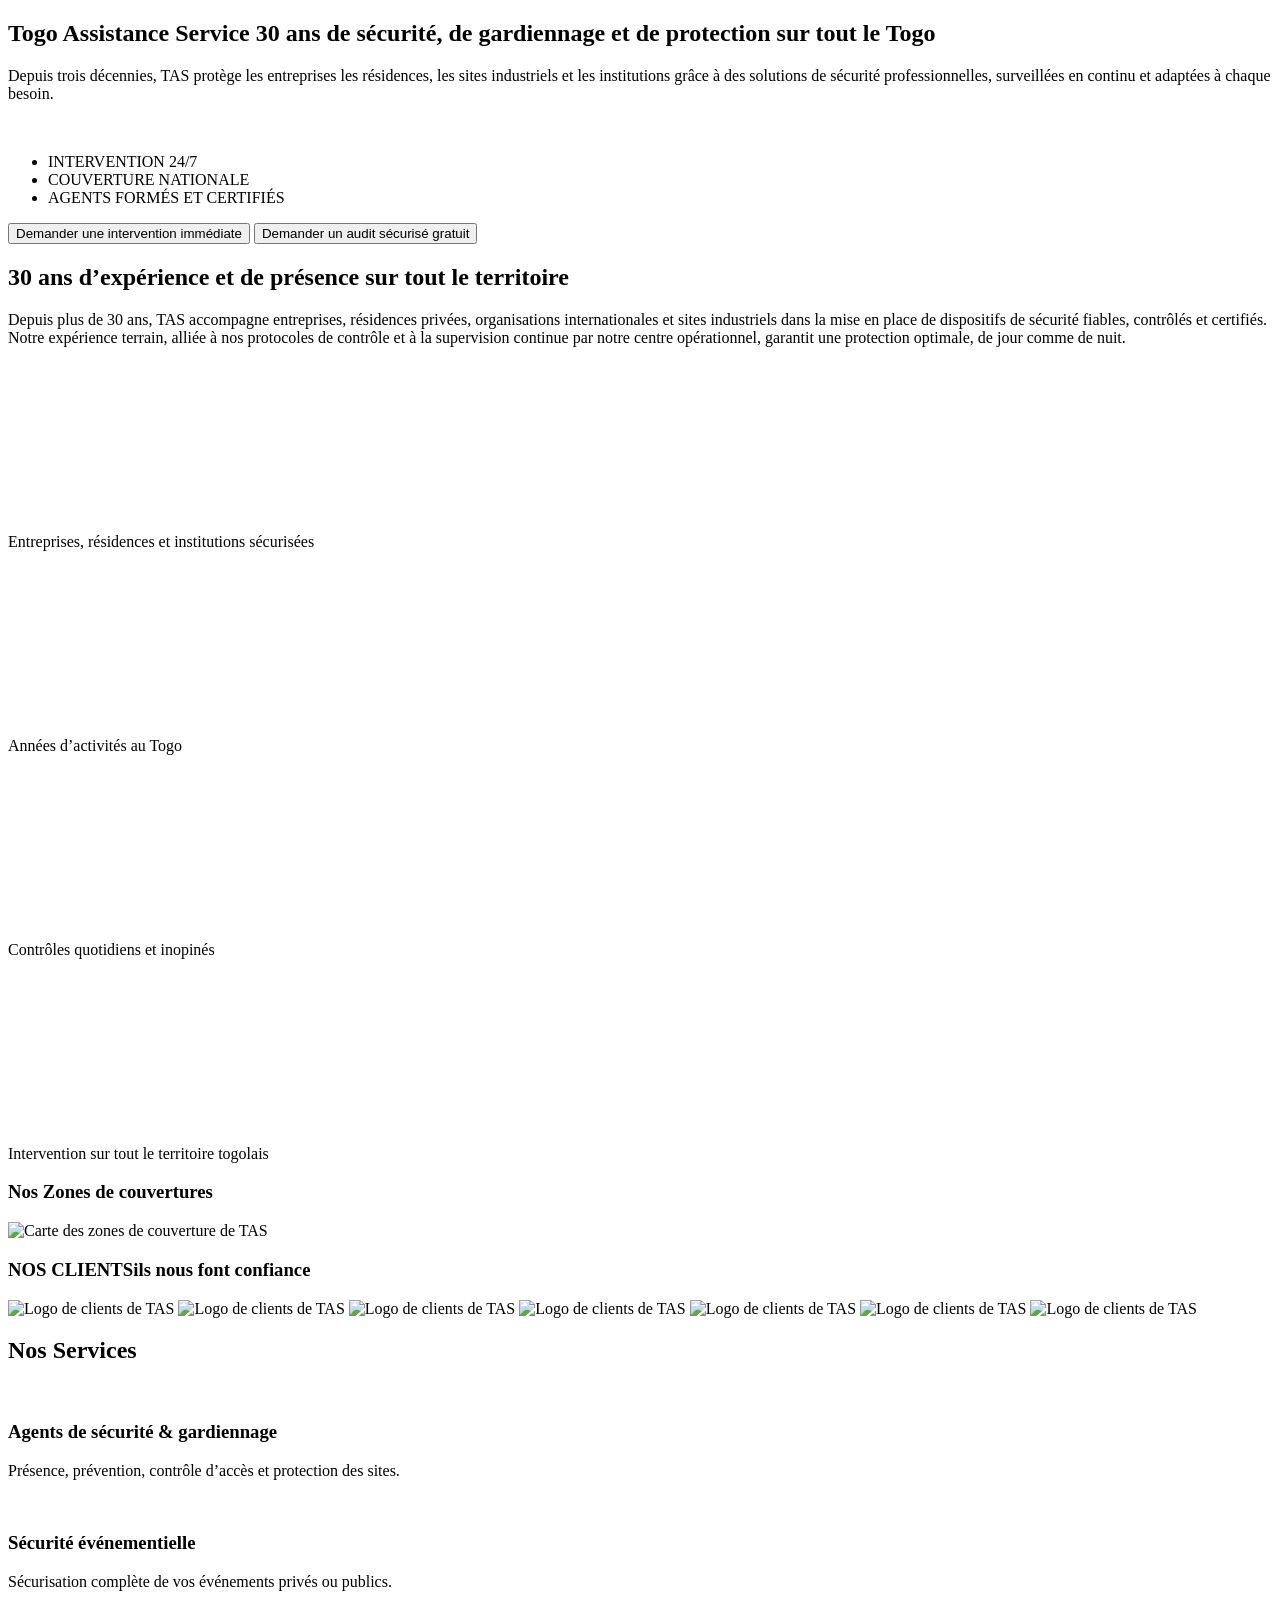
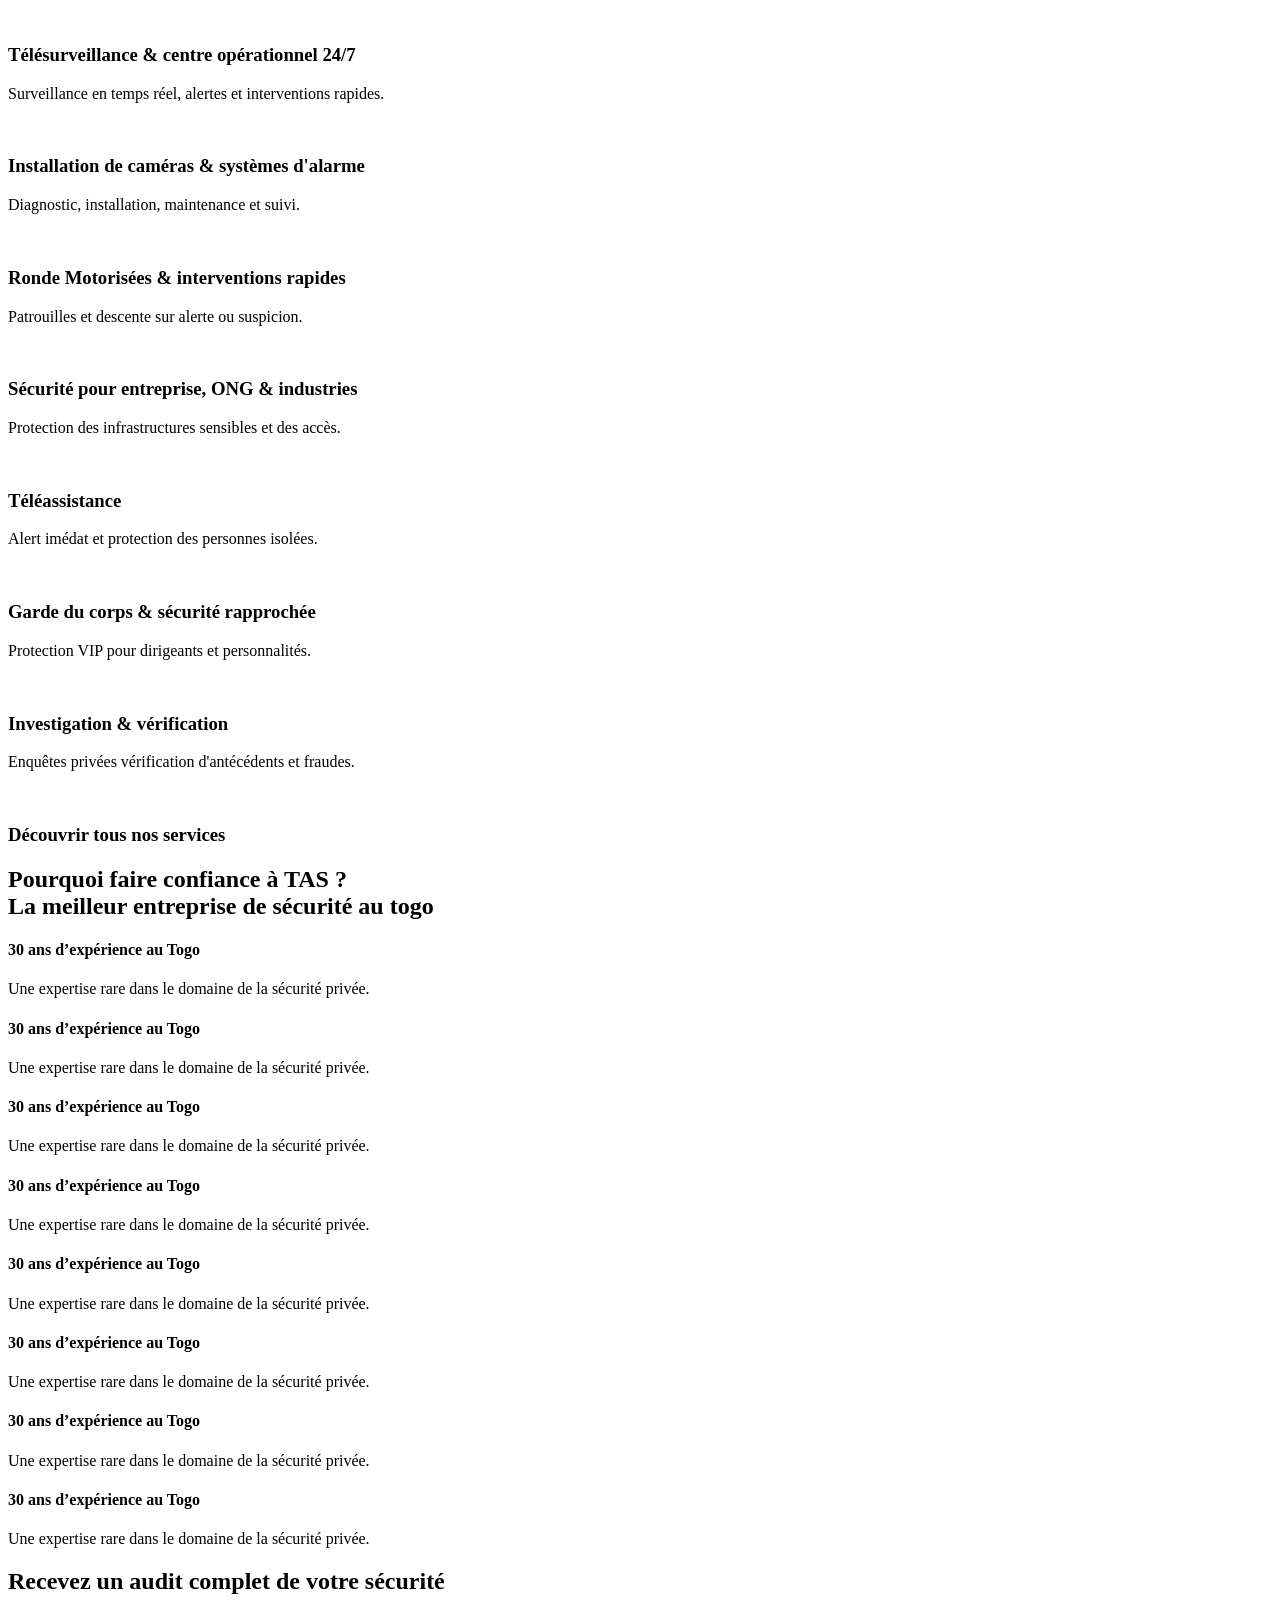
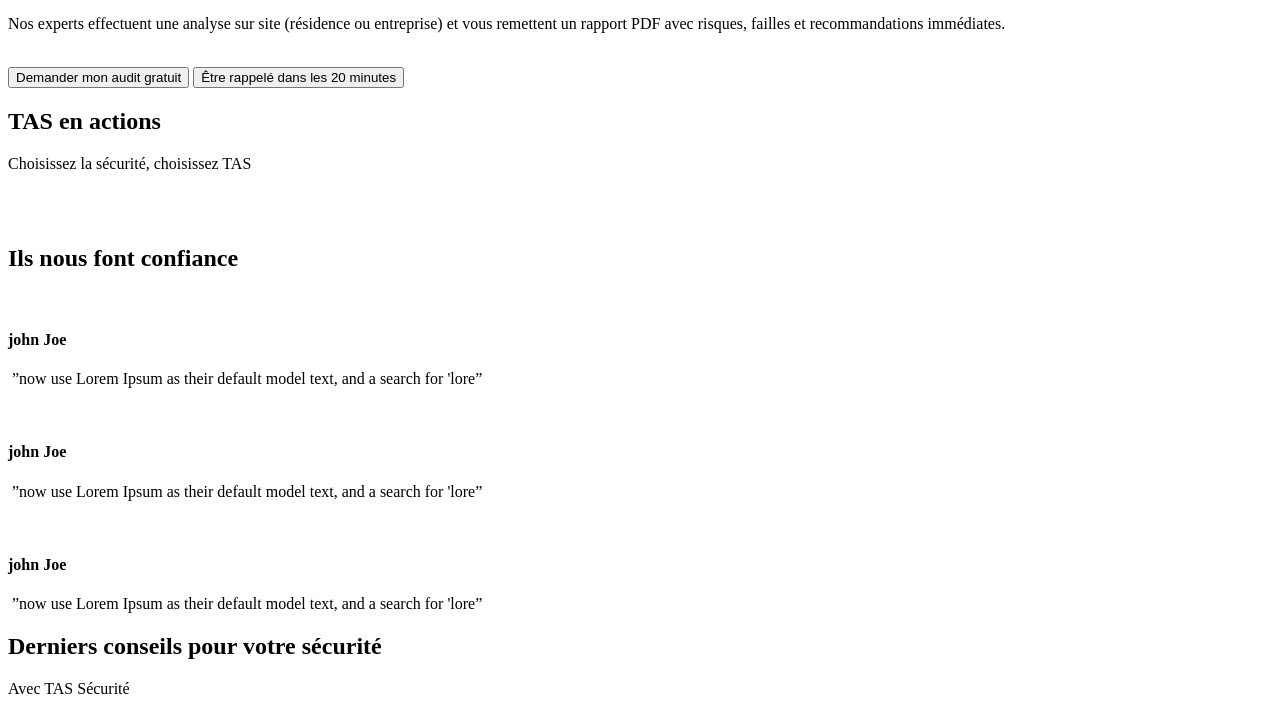
==== commit 947e21a1: "UPDATE" ====
--- a/index.html
+++ b/index.html
@@ -1,495 +1,265 @@
 <!DOCTYPE html>
-<html lang="fr">
+<html lang="en">
   <head>
     <meta charset="UTF-8" />
     <meta name="viewport" content="width=device-width, initial-scale=1.0" />
-    <title>TAS - Temple de la Sécurité</title>
-    <link rel="stylesheet" href="styles.css" />
+    <title>Bienvenu à TAS votre agence de sécurité sur mesure</title>
   </head>
   <body>
-    <!-- Navigation -->
-    <nav>
-      <a href="#" class="logo">
-        <img class="logo-icon" src="assets/img/logo.png" alt="TAS Logo" />
-      </a>
-      <div class="nav-links">
-        <ul>
-          <li><a href="#accueil">Accueil</a></li>
-          <li><a href="#action">En Action</a></li>
-          <li><a href="#equipements">Équipements</a></li>
-          <li><a href="#temoignages">Témoignages</a></li>
-          <li><a href="#contact">Contact</a></li>
-        </ul>
-        <button class="btn-contact-head">Contactez nous</button>
-      </div>
-    </nav>
+    <header></header>
+    <main>
+      <section id="welcome-section">
+        <div>
+          <h1>
+            <span>Togo Assistance Service </span> 30 ans de sécurité, de
+            gardiennage et de protection sur tout le Togo
+          </h1>
+          <p>
+            Depuis trois décennies, TAS protège les entreprises les résidences,
+            les sites industriels et les institutions grâce à des solutions de
+            sécurité professionnelles, surveillées en continu et adaptées à
+            chaque besoin.
+          </p>
+          <img src="" alt="" />
+        </div>
+        <div>
+          <ul>
+            <li>INTERVENTION 24/7</li>
+            <li>COUVERTURE NATIONALE</li>
+            <li>AGENTS FORMÉS ET CERTIFIÉS</li>
+          </ul>
+          <button>Demander une intervention immédiate</button>
+          <button>Demander un audit sécurisé gratuit</button>
+        </div>
+      </section>
+      <section>
+        <h2>30 ans d’expérience et de présence sur tout le territoire</h2>
+        <p>
+          Depuis plus de 30 ans, TAS accompagne entreprises, résidences privées,
+          organisations internationales et sites industriels dans la mise en
+          place de dispositifs de sécurité fiables, contrôlés et certifiés.
+          Notre expérience terrain, alliée à nos protocoles de contrôle et à la
+          supervision continue par notre centre opérationnel, garantit une
+          protection optimale, de jour comme de nuit.
+        </p>
+        <div>
+          <div class="icon-animated">
+            <svg></svg>
+            <p>Entreprises, résidences et institutions sécurisées</p>
+          </div>
+          <div class="icon-animated">
+            <svg></svg>
+            <p>Années d’activités au Togo</p>
+          </div>
+          <div class="icon-animated">
+            <svg></svg>
+            <p>Contrôles quotidiens et inopinés</p>
+          </div>
+          <div class="icon-animated">
+            <svg></svg>
+            <p>Intervention sur tout le territoire togolais</p>
+          </div>
+        </div>
+        <div class="coverd-zone">
+          <div>
+            <h3>Nos Zones de couvertures</h3>
+            <img
+              src="images/zone-couverture-tas.png"
+              alt="Carte des zones de couverture de TAS"
+            />
+          </div>
+          <div>
+            <h3><span>NOS CLIENTS</span>ils nous font confiance</h3>
+            <div class="client-liste">
+              <img src="images/client-logo.png" alt="Logo de clients de TAS" />
+              <img src="images/client-logo.png" alt="Logo de clients de TAS" />
+              <img src="images/client-logo.png" alt="Logo de clients de TAS" />
+              <img src="images/client-logo.png" alt="Logo de clients de TAS" />
+              <img src="images/client-logo.png" alt="Logo de clients de TAS" />
+              <img src="images/client-logo.png" alt="Logo de clients de TAS" />
+              <img src="images/client-logo.png" alt="Logo de clients de TAS" />
+            </div>
+          </div>
+        </div>
+      </section>
+      <section class="services">
+        <h2>Nos Services</h2>
+        <div>
+          <div class="service-panel">
+            <img src="" alt="" />
+            <h3>Agents de sécurité & gardiennage</h3>
+            <p>
+              Présence, prévention, contrôle d’accès et protection des sites.
+            </p>
+          </div>
+          <div class="service-panel">
+            <img src="" alt="" />
+            <h3>Sécurité événementielle</h3>
+            <p>Sécurisation complète de vos événements privés ou publics.</p>
+          </div>
+          <div class="service-panel">
+            <img src="" alt="" />
+            <h3>Télésurveillance & centre opérationnel 24/7</h3>
+            <p>Surveillance en temps réel, alertes et interventions rapides.</p>
+          </div>
+          <div class="service-panel">
+            <img src="" alt="" />
+            <h3>Installation de caméras & systèmes d'alarme</h3>
+            <p>Diagnostic, installation, maintenance et suivi.</p>
+          </div>
+          <div class="service-panel">
+            <img src="" alt="" />
+            <h3>Ronde Motorisées & interventions rapides</h3>
+            <p>Patrouilles et descente sur alerte ou suspicion.</p>
+          </div>
+          <div class="service-panel">
+            <img src="" alt="" />
+            <h3>Sécurité pour entreprise, ONG & industries</h3>
+            <p>Protection des infrastructures sensibles et des accès.</p>
+          </div>
+          <div class="service-panel">
+            <img src="" alt="" />
+            <h3>Téléassistance</h3>
+            <p>Alert imédat et protection des personnes isolées.</p>
+          </div>
+          <div class="service-panel">
+            <img src="" alt="" />
+            <h3>Garde du corps & sécurité rapprochée</h3>
+            <p>Protection VIP pour dirigeants et personnalités.</p>
+          </div>
+          <div class="service-panel">
+            <img src="" alt="" />
+            <h3>Investigation & vérification</h3>
+            <p>Enquêtes privées vérification d'antécédents et fraudes.</p>
+          </div>
+        </div>
+      </section>
+      <section>
+        <div class="cta-services">
+          <img src="" alt="" />
+          <h3>Découvrir tous nos services</h3>
+        </div>
+        <h2>
+          <span>Pourquoi faire confiance à TAS ?</span>
+          <br />
+          La meilleur entreprise de sécurité au togo
+        </h2>
+        <div class="slide-galerie">
+          <div class="slide">
+            <h4>30 ans d’expérience au Togo</h4>
+            <p>Une expertise rare dans le domaine de la sécurité privée.</p>
+          </div>
+          <div class="slide">
+            <h4>30 ans d’expérience au Togo</h4>
+            <p>Une expertise rare dans le domaine de la sécurité privée.</p>
+          </div>
+          <div class="slide">
+            <h4>30 ans d’expérience au Togo</h4>
+            <p>Une expertise rare dans le domaine de la sécurité privée.</p>
+          </div>
+          <div class="slide">
+            <h4>30 ans d’expérience au Togo</h4>
+            <p>Une expertise rare dans le domaine de la sécurité privée.</p>
+          </div>
+          <div class="slide">
+            <h4>30 ans d’expérience au Togo</h4>
+            <p>Une expertise rare dans le domaine de la sécurité privée.</p>
+          </div>
+          <div class="slide">
+            <h4>30 ans d’expérience au Togo</h4>
+            <p>Une expertise rare dans le domaine de la sécurité privée.</p>
+          </div>
+          <div class="slide">
+            <h4>30 ans d’expérience au Togo</h4>
+            <p>Une expertise rare dans le domaine de la sécurité privée.</p>
+          </div>
+          <div class="slide">
+            <h4>30 ans d’expérience au Togo</h4>
+            <p>Une expertise rare dans le domaine de la sécurité privée.</p>
+          </div>
+        </div>
+      </section>
+      <section>
+        <div>
+          <div>
+            <h2>Recevez un audit complet de votre sécurité</h2>
+            <p>
+              Nos experts effectuent une analyse sur site (résidence ou
+              entreprise) et vous remettent un rapport PDF avec risques, failles
+              et recommandations immédiates.
+            </p>
+          </div>
+          <img src="" alt="" />
+        </div>
+        <div>
+          <button>Demander mon audit gratuit</button>
+          <button>Être rappelé dans les 20 minutes</button>
+          <img src="" alt="" />
+          <img src="" alt="" />
+        </div>
+      </section>
+      <section>
+        <h2>TAS en actions</h2>
+        <p>Choisissez la sécurité, choisissez TAS</p>
+        <div class="img-bento">
+          <img src="" alt="" />
+          <img src="" alt="" />
+          <img src="" alt="" />
+          <img src="" alt="" />
+        </div>
+      </section>
+      <section>
+        <div>
+          <img src="" alt="" />
+          <h2>Ils nous font confiance</h2>
+        </div>
+        <div>
+          <img src="" alt="" />
 
-    <!-- Hero Section -->
-    <section id="accueil" class="hero">
-      <div class="hero-content">
-        <h1>Bienvenue au Temple de la Sécurité</h1>
-        <p>
-          Chez TAS, la sécurité n'est pas un simple mot : c'est une mission, un
-          engagement, une expertise.
-        </p>
+          <img src="" alt="" />
+          <h4>john Joe</h4>
+          <p>
+             ”now use Lorem Ipsum as their default model text, and a search for
+            'lore”
+          </p>
+        </div>
+        <div>
+          <img src="" alt="" />
 
-        <div class="hero-features">
-          <div class="feature-item">
-            <span class="check-icon">✓</span>
-            <span
-              >Une équipe expérimentée, formée par des professionnels
-              certifiés</span
-            >
-          </div>
-          <div class="feature-item">
-            <span class="check-icon">✓</span>
-            <span>Des rondes, patrouilles et inspections régulières</span>
-          </div>
-          <div class="feature-item">
-            <span class="check-icon">✓</span>
-            <span>Une réaction immédiate en cas d'incident</span>
-          </div>
-          <div class="feature-item">
-            <span class="check-icon">✓</span>
-            <span
-              >Des équipements de pointe pour une sécurité fiable à 100%</span
-            >
-          </div>
-        </div>
+          <img src="" alt="" />
+          <h4>john Joe</h4>
+          <p>
+             ”now use Lorem Ipsum as their default model text, and a search for
+            'lore”
+          </p>
+        </div>
+        <div>
+          <img src="" alt="" />
 
-        <div class="hero-highlight">
-          👉 Prévenir vaut mieux que guérir. Choisissez la sécurité. Choisissez
-          TAS.
-        </div>
-
-        <div class="cta-buttons">
-          <a href="#contact" class="btn btn-primary"
-            >Prendre RDV avec notre équipe</a
-          >
-          <a href="#agents" class="btn btn-secondary"
-            >Voir nos profils d'agents</a
-          >
-        </div>
-      </div>
-
-      <div class="hero-3d">
-        <div class="sphere-container">
-          <div class="sphere"></div>
-        </div>
-      </div>
-
-      <div
-        class="scroll-indicator"
-        onclick="document.getElementById('action').scrollIntoView({behavior: 'smooth'})"
-      >
-        <span>↓</span>
-        <span style="font-size: 0.9rem">Découvrir</span>
-      </div>
-    </section>
-
-    <!-- Video Section -->
-    <section id="action" class="video-section">
-      <h2 class="section-title">TAS en Action</h2>
-      <div class="video-container">
-        <div class="play-button"></div>
-        <p class="video-text">
-          Une immersion dans le quotidien de nos agents : vigilance, discipline
-          et protection.
-        </p>
-      </div>
-      <div style="text-align: center; margin-top: 2rem">
-        <button class="btn btn-primary">Regarder la vidéo complète</button>
-      </div>
-    </section>
-
-    <!-- Equipment Section -->
-    <section id="equipements">
-      <h2 class="section-title">Découvrez nos équipements de sécurité</h2>
-      <p class="section-subtitle">
-        TAS vous propose une large gamme d'équipements professionnels : caméras,
-        alarmes, radios, détecteurs, systèmes de contrôle d'accès, équipements
-        incendie, etc.
-      </p>
-
-      <div class="equipment-grid">
-        <div class="equipment-card">
-          <div class="equipment-badge">Vidéosurveillance</div>
-          <img
-            src="https://images.unsplash.com/photo-1557597774-9d273605dfa9?w=800&h=600&fit=crop"
-            alt="Caméras de Surveillance"
-            class="equipment-image"
-          />
-          <div class="equipment-content">
-            <h3>Caméras de Surveillance</h3>
-            <p>
-              Système de vidéosurveillance haute définition 4K avec vision
-              nocturne et détection de mouvement intelligente.
-            </p>
-          </div>
-        </div>
-
-        <div class="equipment-card">
-          <div class="equipment-badge">Vidéosurveillance</div>
-          <img
-            src="https://images.unsplash.com/photo-1558002038-1055907df827?w=800&h=600&fit=crop"
-            alt="Caméras Dôme"
-            class="equipment-image"
-          />
-          <div class="equipment-content">
-            <h3>Caméras Dôme</h3>
-            <p>
-              Caméras dôme professionnelles avec rotation 360° et zoom optique,
-              idéales pour la surveillance d'espaces larges.
-            </p>
-          </div>
-        </div>
-
-        <div class="equipment-card">
-          <div class="equipment-badge">Alarmes</div>
-          <img
-            src="https://images.unsplash.com/photo-1558618666-fcd25c85cd64?w=800&h=600&fit=crop"
-            alt="Systèmes d'Alarme"
-            class="equipment-image"
-          />
-          <div class="equipment-content">
-            <h3>Systèmes d'Alarme Connectés</h3>
-            <p>
-              Systèmes d'alarme intelligents avec contrôle à distance via
-              application mobile et notifications instantanées.
-            </p>
-          </div>
-        </div>
-
-        <div class="equipment-card">
-          <div class="equipment-badge">Contrôle d'Accès</div>
-          <img
-            src="https://images.unsplash.com/photo-1614064641938-3bbee52942c7?w=800&h=600&fit=crop"
-            alt="Panneau de Contrôle"
-            class="equipment-image"
-          />
-          <div class="equipment-content">
-            <h3>Panneau de Contrôle</h3>
-            <p>
-              Interface de contrôle centralisée pour gérer tous vos systèmes de
-              sécurité depuis un seul point.
-            </p>
-          </div>
-        </div>
-
-        <div class="equipment-card">
-          <div class="equipment-badge">Détection</div>
-          <img
-            src="https://images.unsplash.com/photo-1593642532400-2682810df593?w=800&h=600&fit=crop"
-            alt="Détecteurs de Mouvement"
-            class="equipment-image"
-          />
-          <div class="equipment-content">
-            <h3>Détecteurs de Mouvement</h3>
-            <p>
-              Détecteurs infrarouges haute sensibilité avec technologie
-              anti-masquage pour une sécurité optimale.
-            </p>
-          </div>
-        </div>
-
-        <div class="equipment-card">
-          <div class="equipment-badge">Communication</div>
-          <img
-            src="https://images.unsplash.com/photo-1557597774-9d273605dfa9?w=800&h=600&fit=crop"
-            alt="Radios Professionnelles"
-            class="equipment-image"
-          />
-          <div class="equipment-content">
-            <h3>Radios Professionnelles</h3>
-            <p>
-              Système de communication radio longue portée crypté pour
-              coordination optimale des équipes.
-            </p>
-          </div>
-        </div>
-      </div>
-
-      <div style="text-align: center; margin-top: 3rem">
-        <button class="btn btn-primary">
-          Voir tous les équipements disponibles
-        </button>
-      </div>
-    </section>
-
-    <!-- Agents Section -->
-    <section id="agents">
-      <h2 class="section-title">Notre Équipe d'Experts</h2>
-      <p class="section-subtitle">
-        Des professionnels certifiés et expérimentés à votre service
-      </p>
-
-      <div class="agents-grid">
-        <div class="agent-card">
-          <img
-            src="https://images.unsplash.com/photo-1556157382-97eda2d62296?w=800&h=1000&fit=crop"
-            alt="Marc Lefebvre"
-            class="agent-image"
-          />
-          <div class="agent-info">
-            <h3 class="agent-name">Marc Lefebvre</h3>
-            <p class="agent-role">Chef d'équipe sécurité</p>
-            <div class="certifications">
-              <span class="cert-badge">CQP APS</span>
-              <span class="cert-badge">SSIAP 2</span>
-              <span class="cert-badge">Cynophile</span>
-            </div>
-          </div>
-        </div>
-        <div class="agent-card">
-          <img
-            src="https://images.unsplash.com/photo-1507003211169-0a1dd7228f2d?w=800&h=1000&fit=crop"
-            alt="Alexandre Dupont"
-            class="agent-image"
-          />
-          <div class="agent-info">
-            <h3 class="agent-name">Alexandre Dupont</h3>
-            <p class="agent-role">Agent de sécurité senior</p>
-            <div class="certifications">
-              <span class="cert-badge">CQP APS</span>
-              <span class="cert-badge">Habilitation électrique</span>
-            </div>
-          </div>
-        </div>
-
-        <div class="agent-card">
-          <img
-            src="https://images.unsplash.com/photo-1573496359142-b8d87734a5a2?w=800&h=1000&fit=crop"
-            alt="Thomas Bernard"
-            class="agent-image"
-          />
-          <div class="agent-info">
-            <h3 class="agent-name">Thomas Bernard</h3>
-            <p class="agent-role">Responsable surveillance</p>
-            <div class="certifications">
-              <span class="cert-badge">CQP APS</span>
-              <span class="cert-badge">SSIAP 1</span>
-              <span class="cert-badge">SST</span>
-            </div>
-          </div>
-        </div>
-      </div>
-    </section>
-
-    <!-- Testimonials Section -->
-    <section id="temoignages" class="testimonials-section">
-      <h2 class="section-title">Quelques témoignages</h2>
-
-      <div class="testimonials-slider">
-        <div class="testimonials-track" id="testimonialsTrack">
-          <div class="testimonial">
-            <div class="stars">★★★★★</div>
-            <p class="testimonial-text">
-              "Service impeccable, agents très professionnels. Leur vigilance
-              24/7 nous apporte une tranquillité d'esprit totale."
-            </p>
-            <h4 class="testimonial-author">Marie Dubois</h4>
-            <p class="testimonial-company">Centre Commercial Bellecour</p>
-          </div>
-
-          <div class="testimonial">
-            <div class="stars">★★★★★</div>
-            <p class="testimonial-text">
-              "Depuis TAS, notre site est sécurisé 24/7. Rien à dire. Une équipe
-              réactive et compétente."
-            </p>
-            <h4 class="testimonial-author">Jean-Paul Martin</h4>
-            <p class="testimonial-company">Résidence Les Jardins</p>
-          </div>
-
-          <div class="testimonial">
-            <div class="stars">★★★★★</div>
-            <p class="testimonial-text">
-              "Leur réactivité nous a sauvés plus d'une fois. Des professionnels
-              à l'écoute qui comprennent nos besoins."
-            </p>
-            <h4 class="testimonial-author">Sophie Laurent</h4>
-            <p class="testimonial-company">Entrepôt Logistique Lyon</p>
-          </div>
-
-          <div class="testimonial">
-            <div class="stars">★★★★★</div>
-            <p class="testimonial-text">
-              "Une entreprise de confiance avec des agents formés et des
-              équipements de pointe. Je recommande vivement."
-            </p>
-            <h4 class="testimonial-author">Pierre Durand</h4>
-            <p class="testimonial-company">Technoparc Innovation</p>
-          </div>
-        </div>
-
-        <div class="slider-controls">
-          <button class="slider-btn" onclick="previousTestimonial()">‹</button>
-          <div class="slider-dots" id="sliderDots"></div>
-          <button class="slider-btn" onclick="nextTestimonial()">›</button>
-        </div>
-      </div>
-    </section>
-
-    <!-- Why Choose Us Section -->
-    <section id="pourquoi">
-      <h2 class="section-title">Pourquoi choisir TAS ?</h2>
-
-      <div class="why-grid">
-        <div class="why-card">
-          <div class="why-icon">🛡️</div>
-          <h3>Professionnalisme</h3>
-          <p>Agents formés et certifiés avec une expérience terrain reconnue</p>
-        </div>
-
-        <div class="why-card">
-          <div class="why-icon">🕐</div>
-          <h3>Réactivité 24/7</h3>
-          <p>Intervention rapide à toute heure, tous les jours de l'année</p>
-        </div>
-
-        <div class="why-card">
-          <div class="why-icon">📷</div>
-          <h3>Équipements Modernes</h3>
-          <p>Technologies de pointe pour une sécurité maximale et fiable</p>
-        </div>
-
-        <div class="why-card">
-          <div class="why-icon">🏆</div>
-          <h3>Expérience Vérifiée</h3>
-          <p>Plus de 15 ans d'expertise au service de vos besoins</p>
-        </div>
-      </div>
-    </section>
-
-    <!-- Contact Section -->
-    <section id="contact">
-      <h2 class="section-title">Prêt à sécuriser votre environnement ?</h2>
-      <p class="section-subtitle">
-        Contactez-nous dès maintenant pour un devis gratuit
-      </p>
-
-      <div class="contact-container">
-        <form class="contact-form" id="contactForm">
-          <div class="form-group">
-            <label for="name">Nom complet *</label>
-            <input
-              type="text"
-              id="name"
-              name="name"
-              placeholder="Votre nom"
-              required
-            />
-          </div>
-
-          <div class="form-group">
-            <label for="phone">Téléphone *</label>
-            <input
-              type="tel"
-              id="phone"
-              name="phone"
-              placeholder="06 12 34 56 78"
-              required
-            />
-          </div>
-
-          <div class="form-group">
-            <label for="email">Email *</label>
-            <input
-              type="email"
-              id="email"
-              name="email"
-              placeholder="votre.email@exemple.fr"
-              required
-            />
-          </div>
-
-          <div class="form-group">
-            <label for="message">Objet / Besoin *</label>
-            <textarea
-              id="message"
-              name="message"
-              placeholder="Décrivez votre besoin en sécurité..."
-              required
-            ></textarea>
-          </div>
-
-          <button type="submit" class="btn btn-primary">Envoyer</button>
-        </form>
-
-        <div class="contact-info">
-          <div class="info-item">
-            <div class="info-icon">📞</div>
-            <div class="info-content">
-              <h3>Téléphone</h3>
-              <p>+33 1 23 45 67 89</p>
-            </div>
-          </div>
-
-          <div class="info-item">
-            <div class="info-icon">✉️</div>
-            <div class="info-content">
-              <h3>Email</h3>
-              <p>contact@tas-securite.fr</p>
-            </div>
-          </div>
-
-          <div class="info-item">
-            <div class="info-icon">📍</div>
-            <div class="info-content">
-              <h3>Adresse</h3>
-              <p>123 Avenue de la Sécurité<br />69000 Lyon, France</p>
-            </div>
-          </div>
-        </div>
-      </div>
-    </section>
-
-    <!-- Footer -->
-    <footer>
-      <div class="footer-content">
-        <div class="footer-section">
-          <h3>
-            <div class="logo">
-              <div class="logo-icon"></div>
-              TAS
-            </div>
-          </h3>
-          <p>Temple de la Sécurité - Votre protection, notre mission</p>
-        </div>
-
-        <div class="footer-section">
-          <h3>Navigation</h3>
-          <ul class="footer-links">
-            <li><a href="#accueil">Accueil</a></li>
-            <li><a href="#equipements">Équipements</a></li>
-            <li><a href="#temoignages">Témoignages</a></li>
-            <li><a href="#contact">Contact</a></li>
-          </ul>
-        </div>
-
-        <div class="footer-section">
-          <h3>Services</h3>
-          <ul class="footer-links">
-            <li><a href="#">Surveillance 24/7</a></li>
-            <li><a href="#">Gardiennage</a></li>
-            <li><a href="#">Systèmes d'alarme</a></li>
-            <li><a href="#">Formation sécurité</a></li>
-          </ul>
-        </div>
-
-        <div class="footer-section">
-          <h3>Contact</h3>
-          <p>+33 1 23 45 67 89</p>
-          <p>contact@tas-securite.fr</p>
-          <p>69000 Lyon, France</p>
-        </div>
-      </div>
-
-      <div class="footer-bottom">
-        <p>&copy; 2024 TAS - Temple de la Sécurité. Tous droits réservés.</p>
-      </div>
-    </footer>
-
-    <script src="scripts.js"></script>
+          <img src="" alt="" />
+          <h4>john Joe</h4>
+          <p>
+             ”now use Lorem Ipsum as their default model text, and a search for
+            'lore”
+          </p>
+        </div>
+      </section>
+      <section>
+        <h2>Derniers conseils pour votre sécurité</h2>
+        <p>Avec TAS Sécurité</p>
+        <div>
+          <div class="slides">
+            <h4></h4>
+          </div>
+          <div class="slides">
+            <h4></h4>
+          </div>
+          <div class="slides">
+            <h4></h4>
+          </div>
+        </div>
+      </section>
+    </main>
+    <footer></footer>
   </body>
 </html>
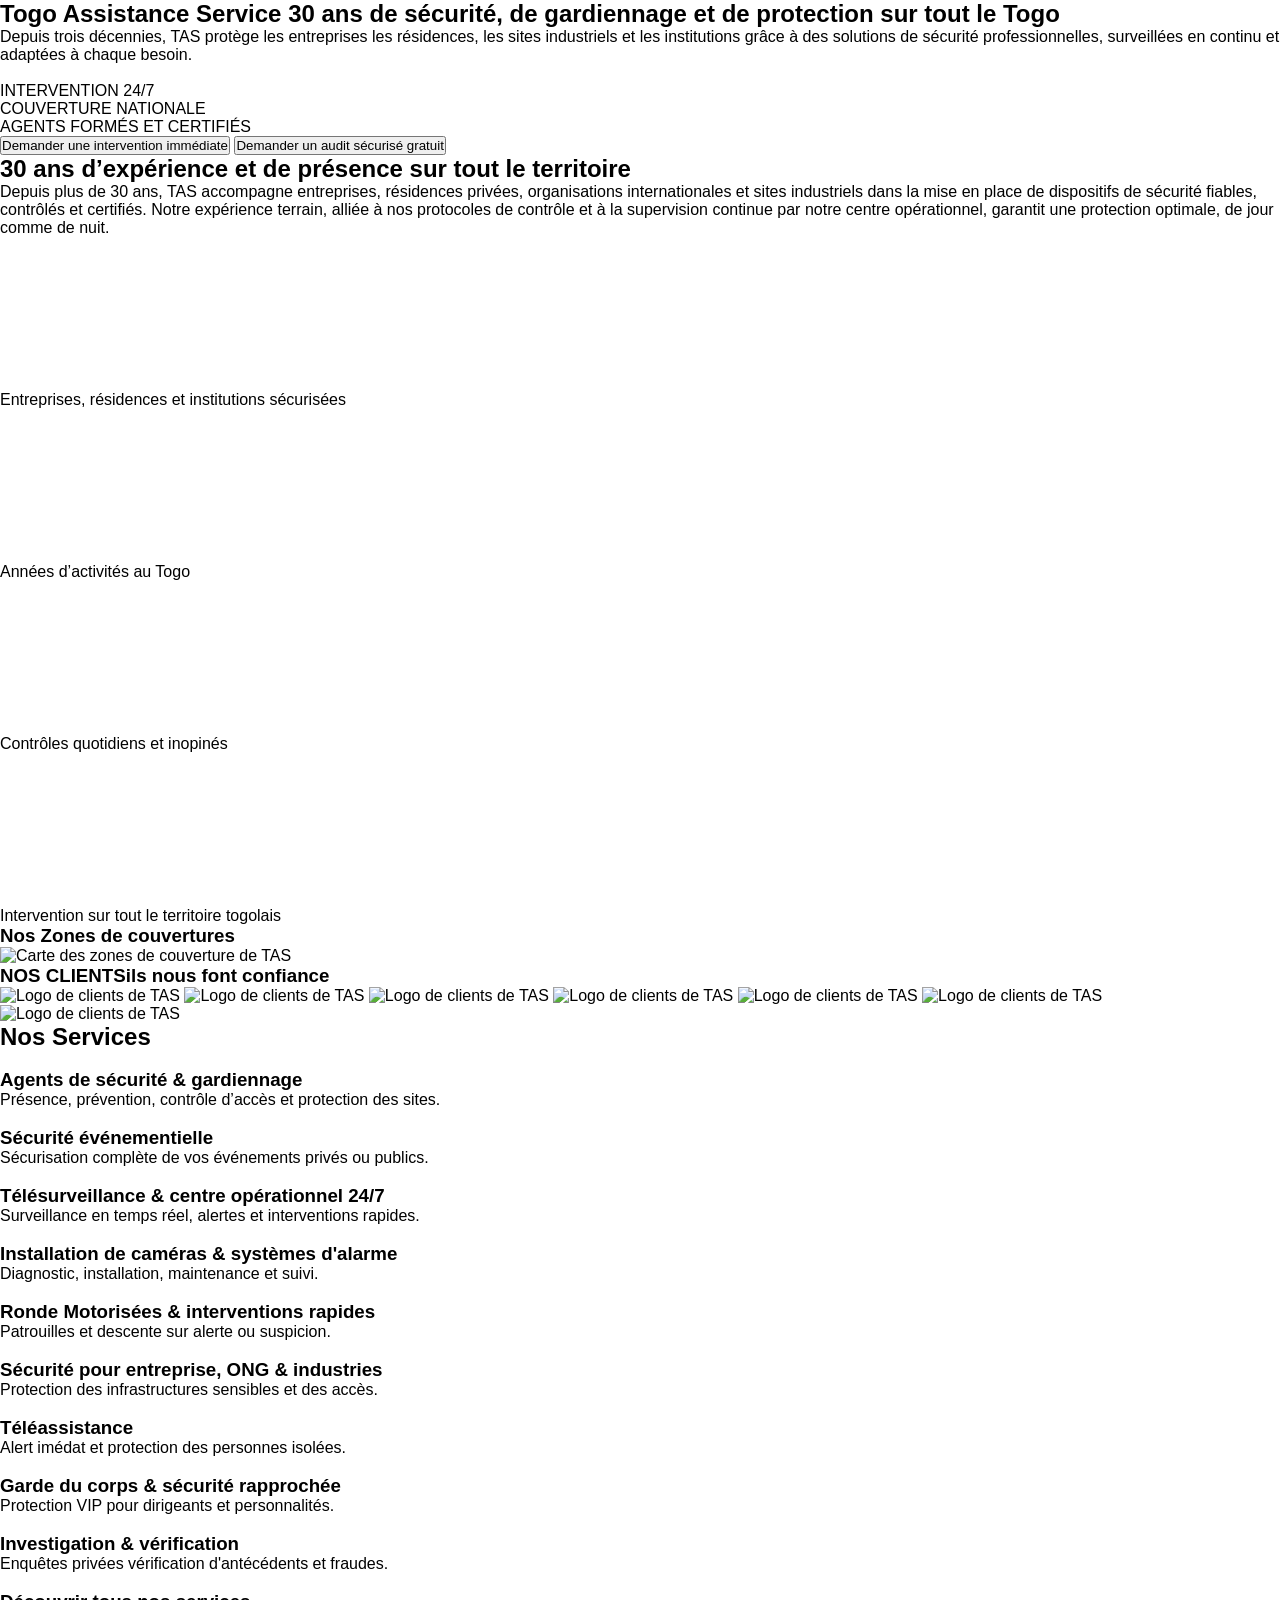
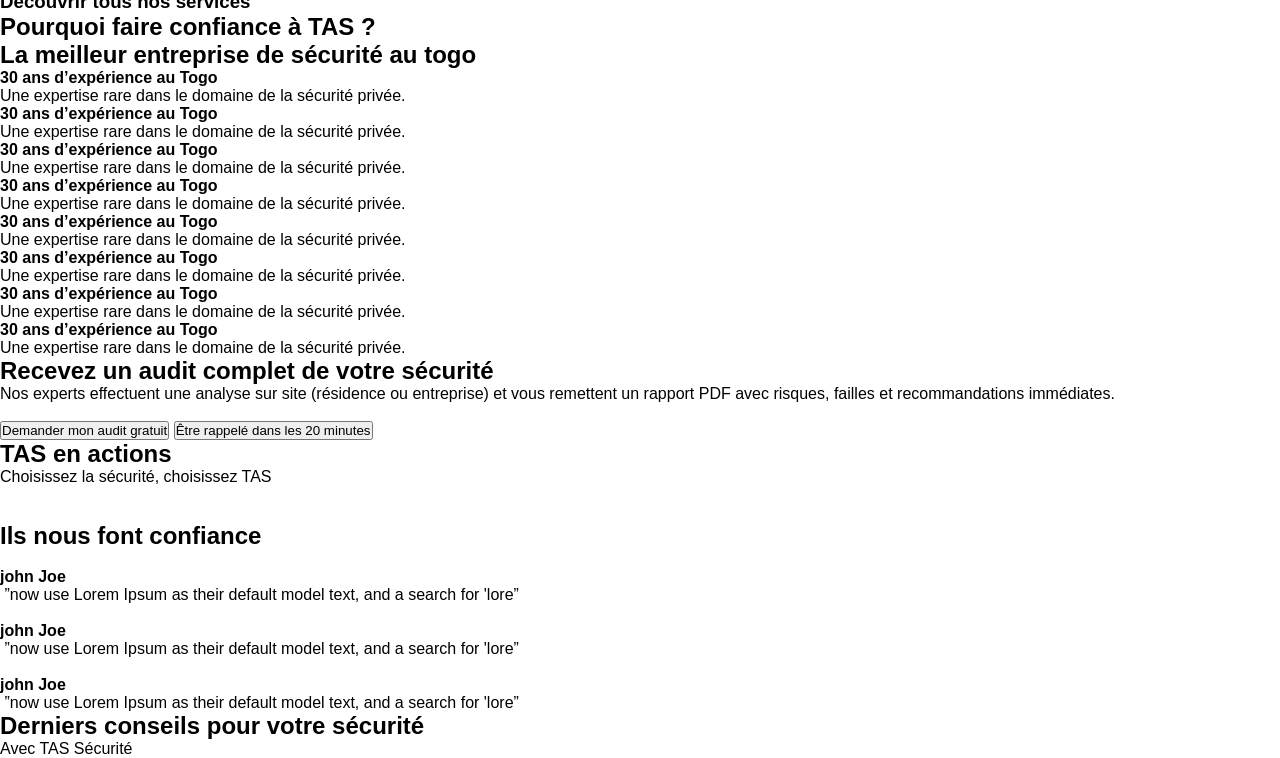
==== commit 9ae03c06: "Add stylesheet link to index.html and update styles for improved layout" ====
--- a/index.html
+++ b/index.html
@@ -4,6 +4,7 @@
     <meta charset="UTF-8" />
     <meta name="viewport" content="width=device-width, initial-scale=1.0" />
     <title>Bienvenu à TAS votre agence de sécurité sur mesure</title>
+    <link rel="stylesheet" href="styles.css" />
   </head>
   <body>
     <header></header>
--- a/styles.css
+++ b/styles.css
@@ -0,0 +1,88 @@
+* {
+  margin: 0;
+  padding: 0;
+  box-sizing: border-box;
+  font-family: "Poppins", sans-serif;
+}
+
+/*nav stylling*/
+nav {
+  background-color: #ffffff;
+  color: white;
+  padding: 1rem;
+  display: flex;
+  flex-direction: row;
+  justify-content: space-between;
+  align-items: center;
+  width: 100%;
+  padding: 40px 200px;
+  box-shadow: 0 2px 4px rgba(0, 0, 0, 0.1);
+}
+nav ul {
+  list-style: none;
+  display: flex;
+  gap: 1rem;
+}
+
+nav li {
+  margin: 0 0.5rem;
+  border: solid 1px #073cbc;
+  padding: 5px 20px;
+  border-radius: 20px;
+}
+nav li:hover {
+  background-color: #073cbc;
+}
+nav a {
+  color: #00206e;
+
+  text-decoration: none;
+}
+nav a:hover {
+  color: #ffffff;
+}
+nav .logo {
+  font-size: 1.5rem;
+  font-weight: bold;
+}
+nav .search-bar {
+  display: flex;
+  align-items: center;
+}
+
+.nav-links {
+  display: flex;
+  align-items: center;
+  gap: 20px;
+}
+.btn-contact-head {
+  background-color: #ffffff;
+  color: #073cbc;
+  border: none;
+  padding: 5px 20px;
+  border-radius: 20px;
+  cursor: pointer;
+  font-size: 1rem;
+}
+.btn-contact-head:hover {
+  box-shadow: 0 2px 4px rgba(0, 162, 255, 0.2);
+}
+.logo-icon {
+  width: 100px;
+  height: 100px;
+  background-image: url("logo.png"); /* Replace with your logo path */
+  background-size: contain;
+  background-repeat: no-repeat;
+  display: inline-block;
+  margin-right: 10px;
+}
+
+/*hero styling*/
+.hero {
+  background-color: #f5f5f5;
+  padding: 4rem 2rem;
+  text-align: center;
+  height: 80vh;
+  margin: 100px;
+  border-radius: 5vh;
+}
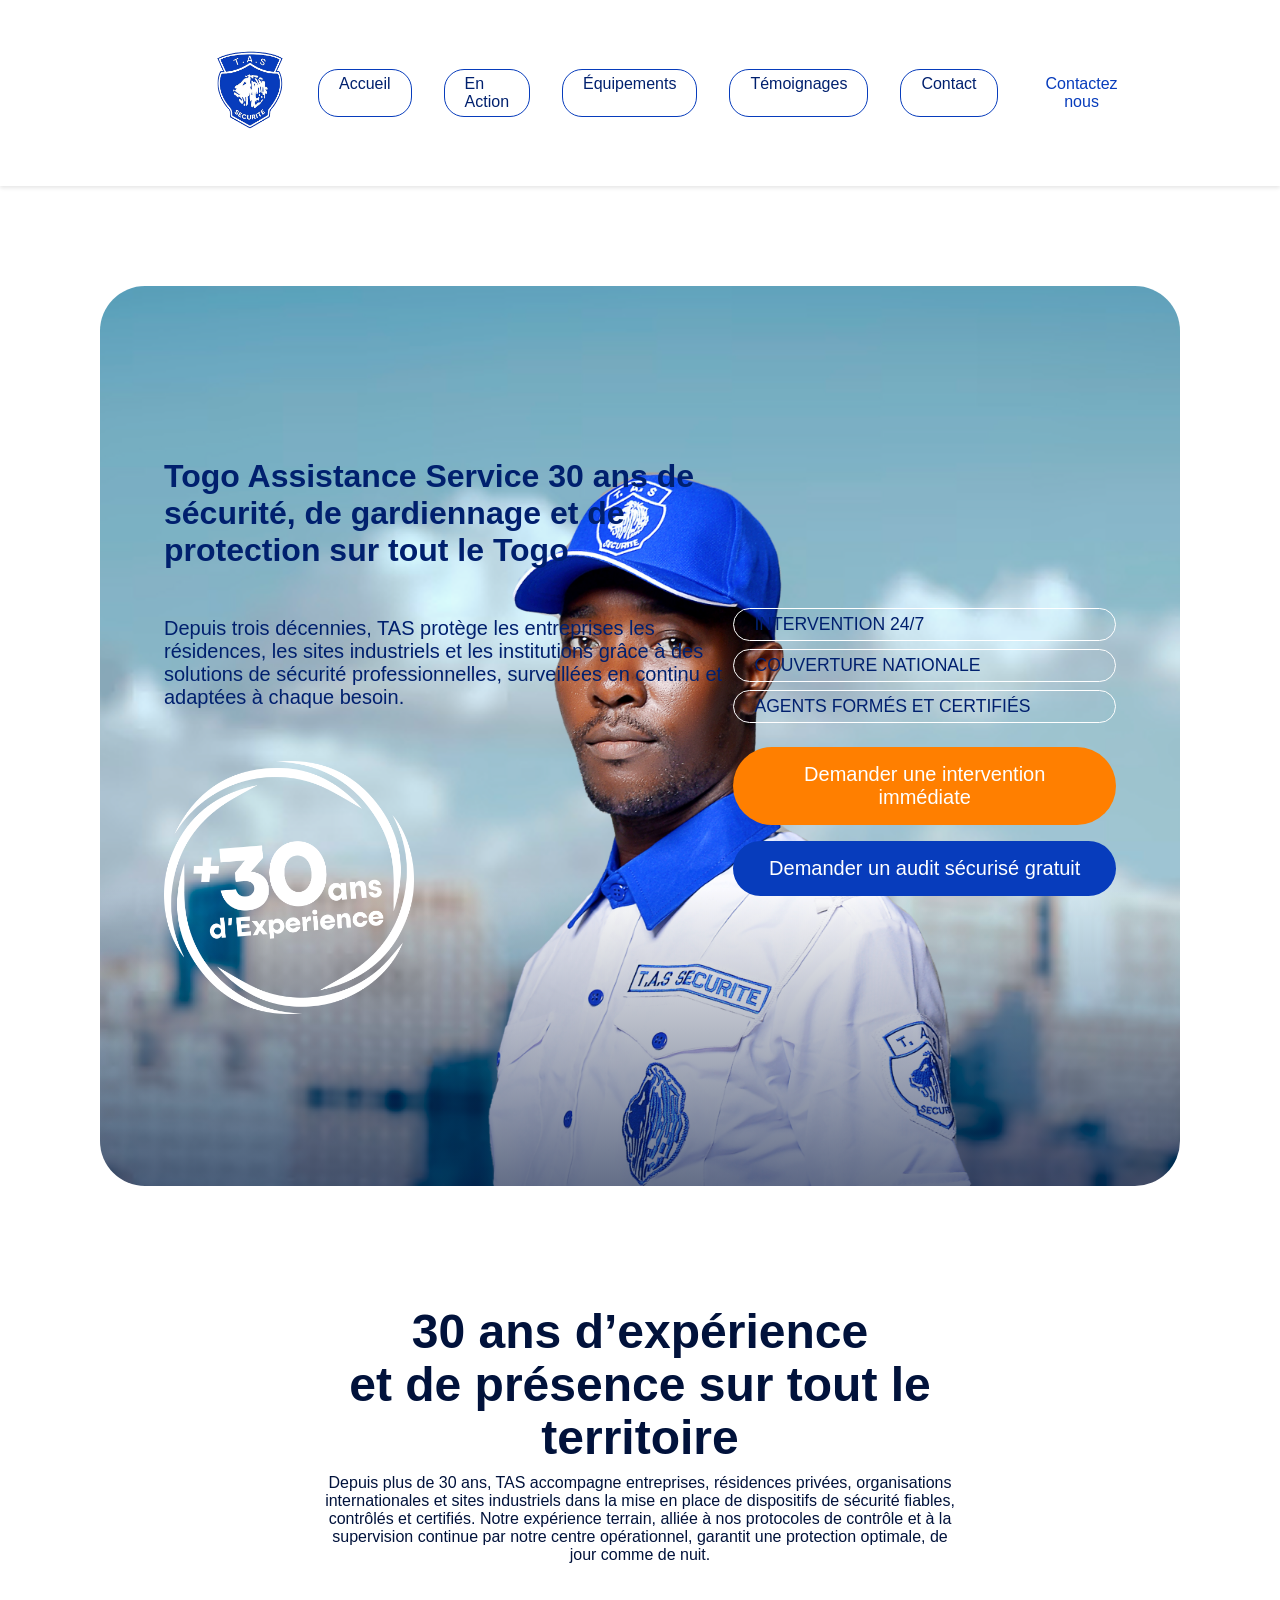
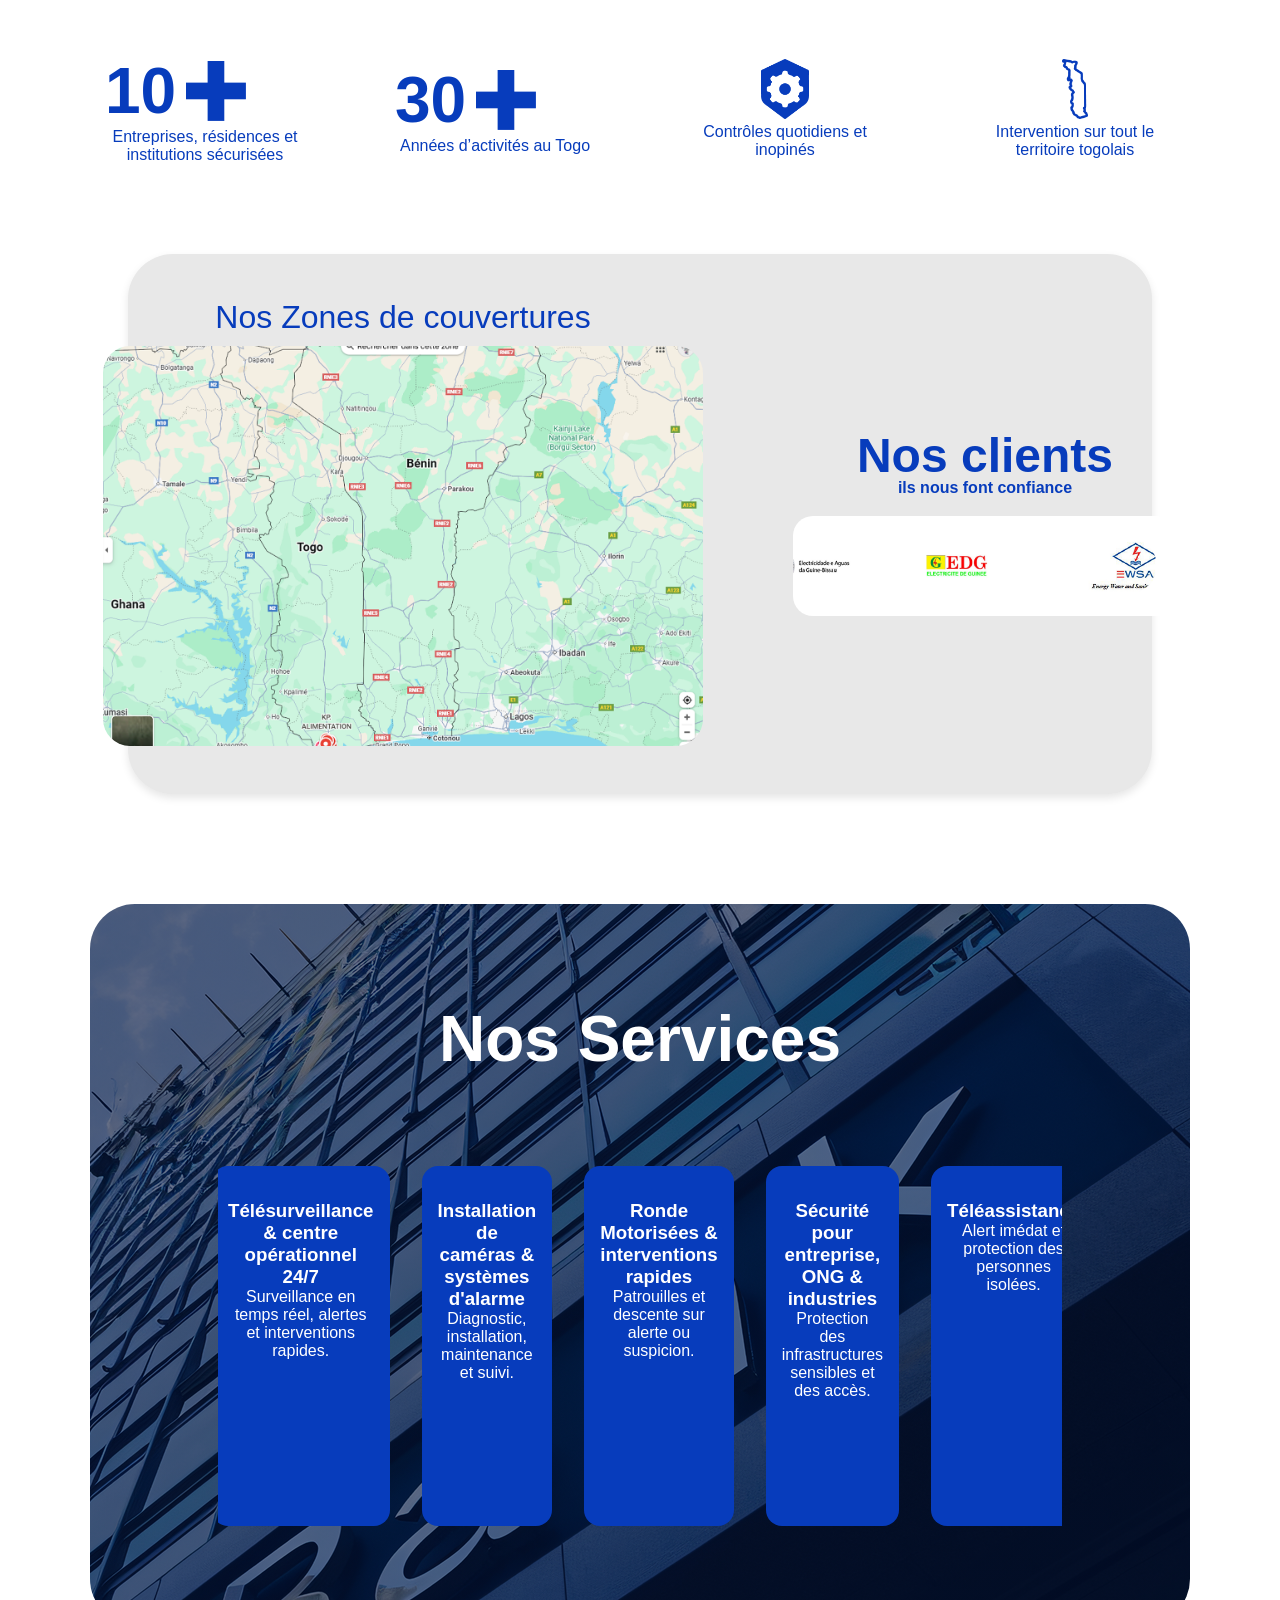
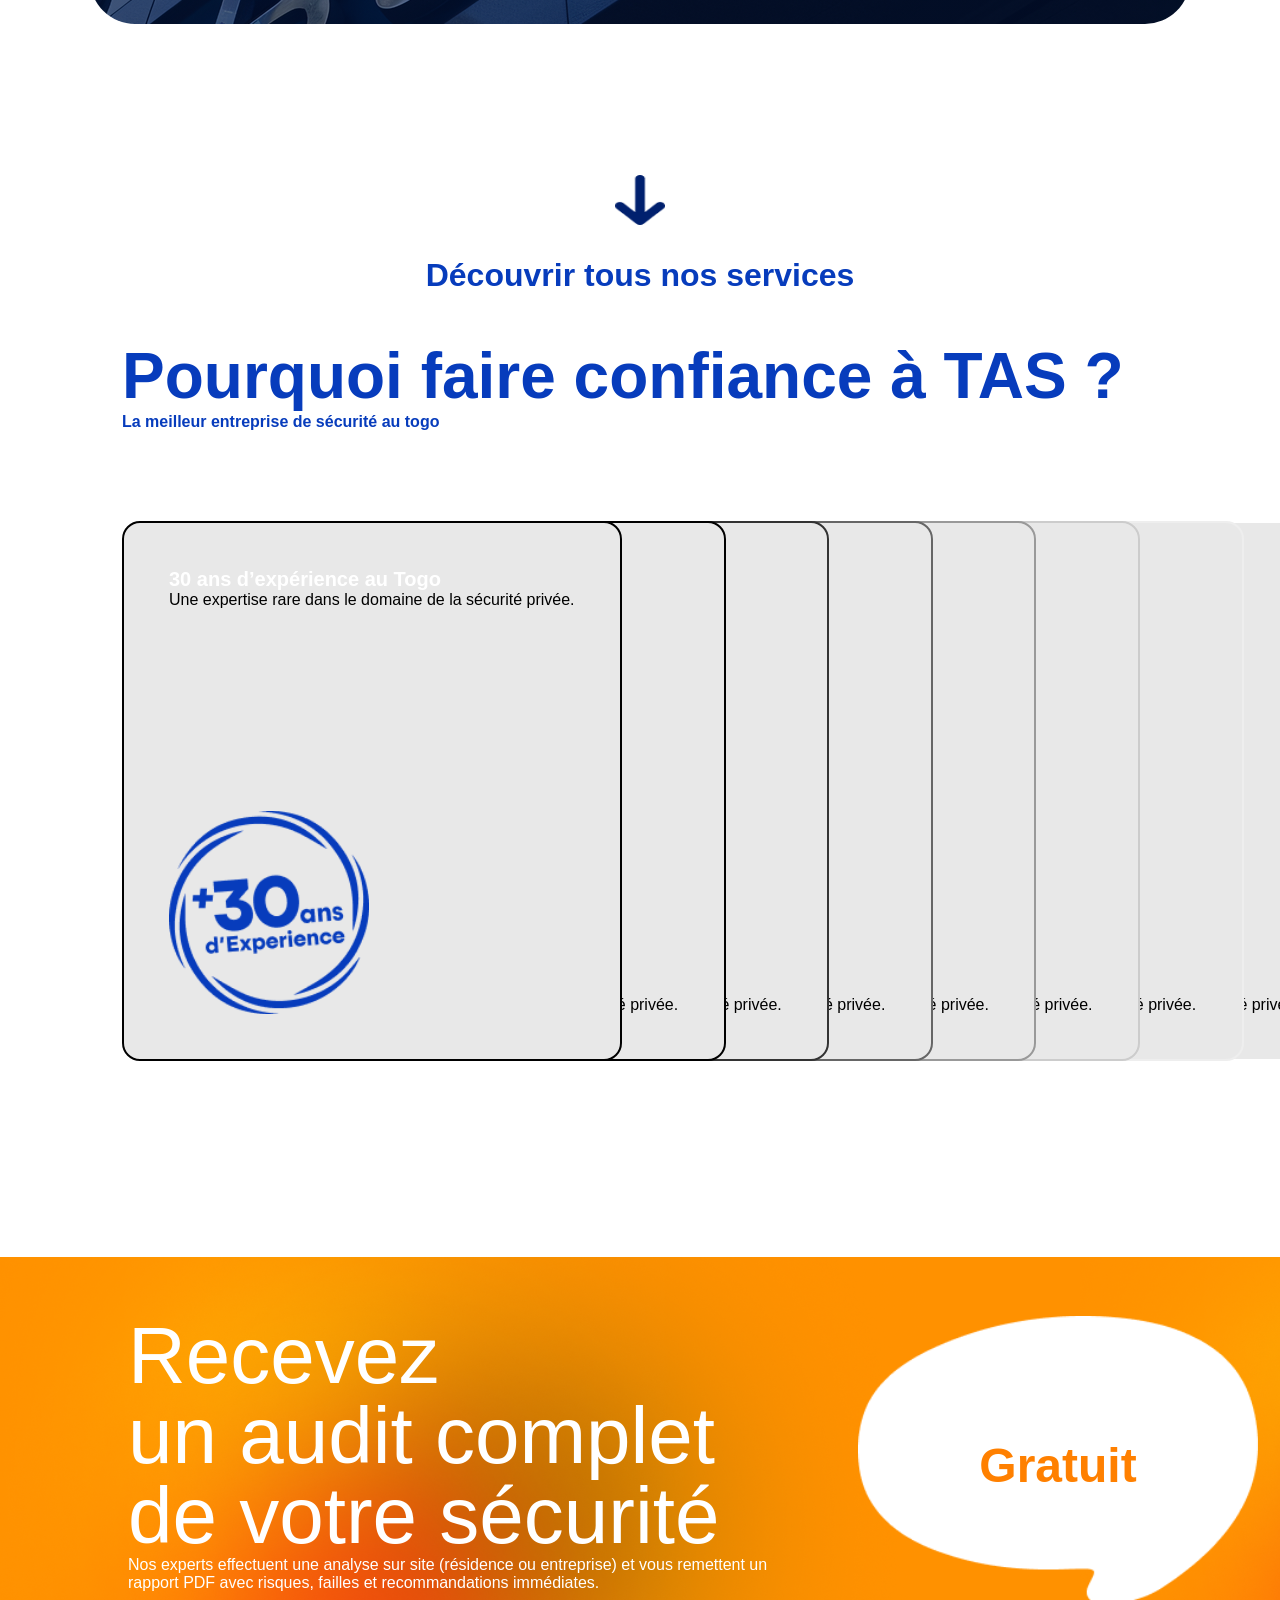
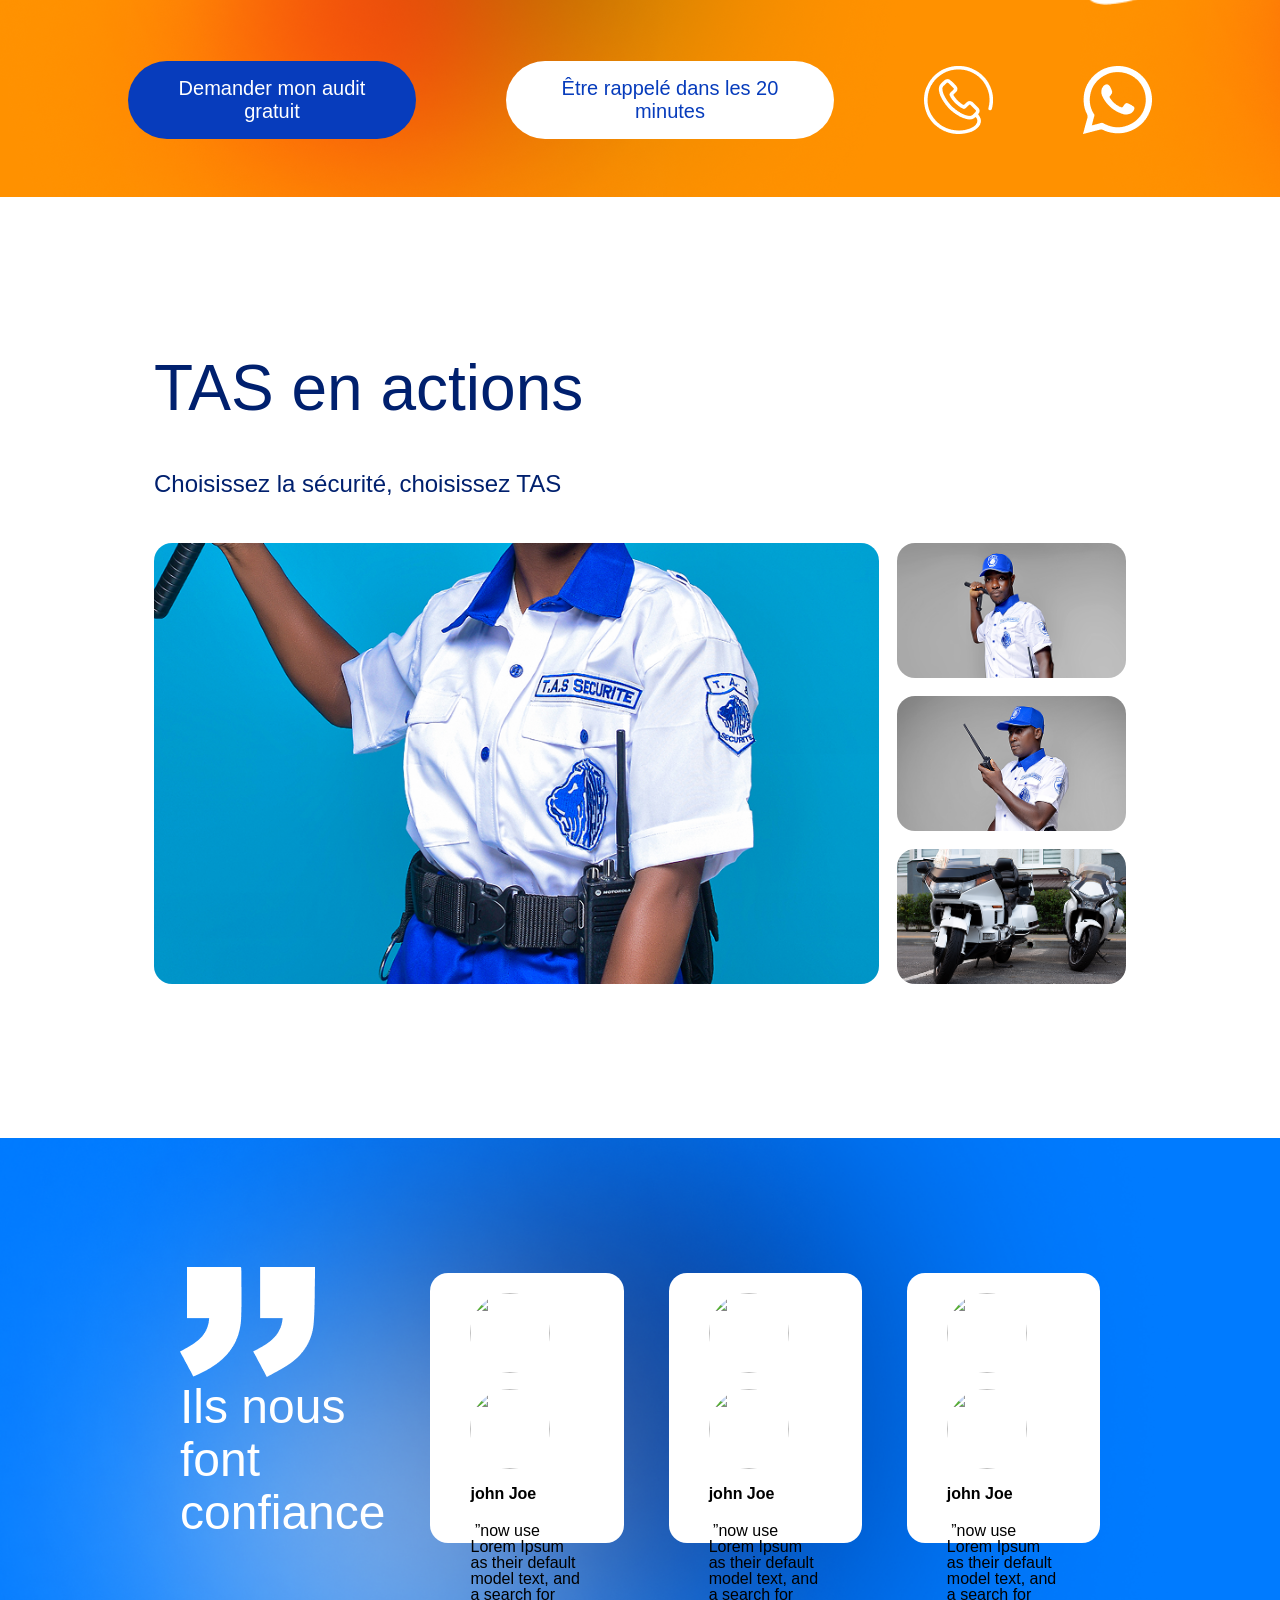
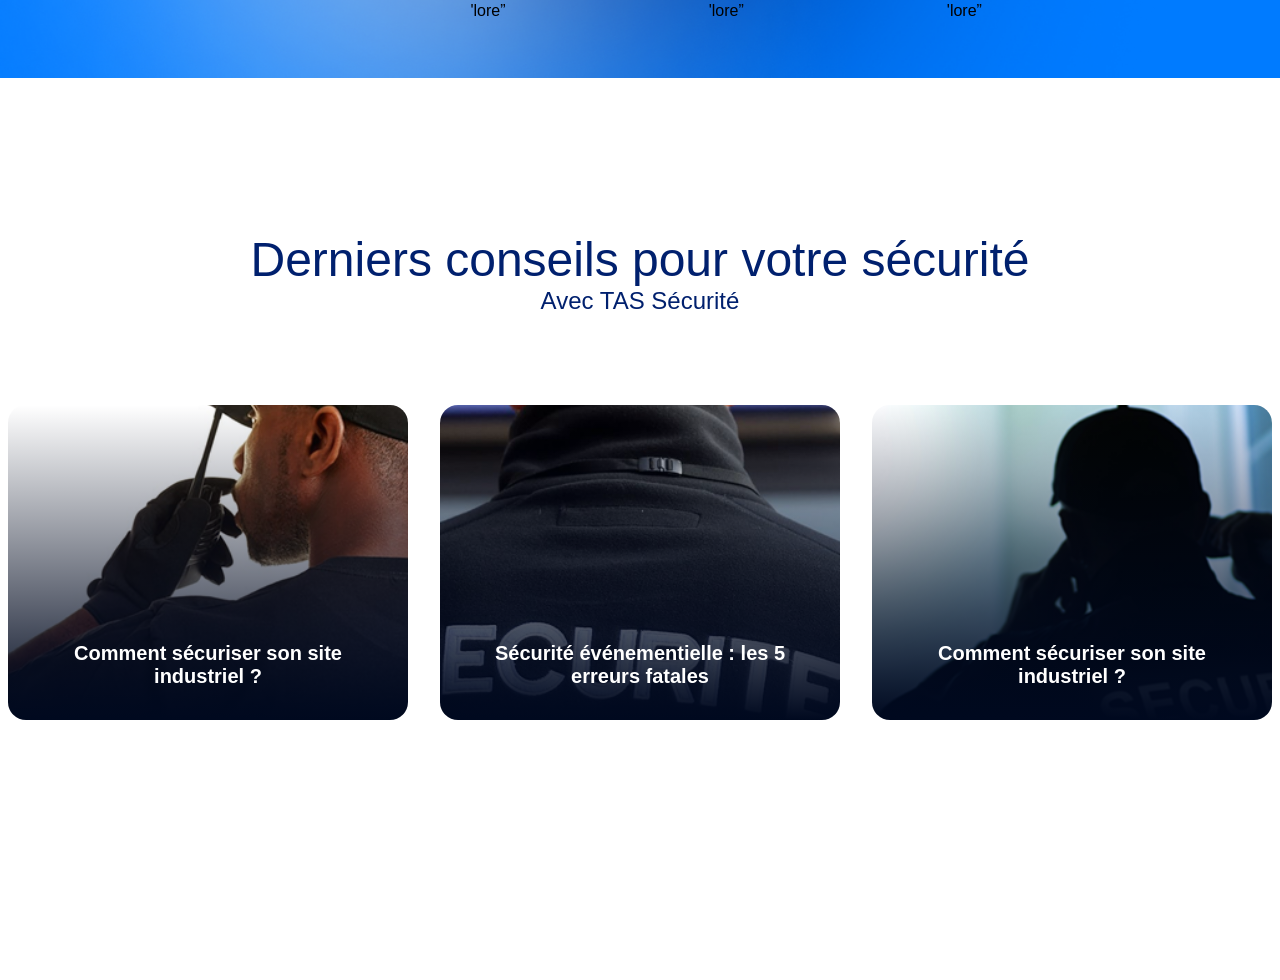
==== commit 1169b7cd: "intergration du home page à 80%" ====
--- a/index.html
+++ b/index.html
@@ -4,13 +4,31 @@
     <meta charset="UTF-8" />
     <meta name="viewport" content="width=device-width, initial-scale=1.0" />
     <title>Bienvenu à TAS votre agence de sécurité sur mesure</title>
-    <link rel="stylesheet" href="styles.css" />
+    <link rel="stylesheet" href="assets/css/styles.css" />
   </head>
   <body>
     <header></header>
     <main>
-      <section id="welcome-section">
-        <div>
+      <!-- Navigation -->
+      <nav>
+        <a href="#" class="logo">
+          <img class="logo-icon" src="assets/img/logo.png" alt="TAS Logo" />
+        </a>
+        <div class="nav-links">
+          <ul>
+            <li><a href="#accueil">Accueil</a></li>
+            <li><a href="#action">En Action</a></li>
+            <li><a href="#equipements">Équipements</a></li>
+            <li><a href="#temoignages">Témoignages</a></li>
+            <li><a href="#contact">Contact</a></li>
+          </ul>
+          <button class="btn-contact-head">Contactez nous</button>
+        </div>
+      </nav>
+
+      <!-- Hero Section -->
+      <section id="accueil" class="hero">
+        <div class="hero-container">
           <h1>
             <span>Togo Assistance Service </span> 30 ans de sécurité, de
             gardiennage et de protection sur tout le Togo
@@ -21,43 +39,61 @@
             sécurité professionnelles, surveillées en continu et adaptées à
             chaque besoin.
           </p>
-          <img src="" alt="" />
-        </div>
-        <div>
+          <img
+            class="hero-badge"
+            src="assets/img/30-ans-badge.png"
+            alt="30 ans badge"
+          />
+        </div>
+        <div class="hero-cta">
           <ul>
             <li>INTERVENTION 24/7</li>
             <li>COUVERTURE NATIONALE</li>
             <li>AGENTS FORMÉS ET CERTIFIÉS</li>
           </ul>
-          <button>Demander une intervention immédiate</button>
-          <button>Demander un audit sécurisé gratuit</button>
-        </div>
-      </section>
-      <section>
-        <h2>30 ans d’expérience et de présence sur tout le territoire</h2>
-        <p>
-          Depuis plus de 30 ans, TAS accompagne entreprises, résidences privées,
-          organisations internationales et sites industriels dans la mise en
-          place de dispositifs de sécurité fiables, contrôlés et certifiés.
-          Notre expérience terrain, alliée à nos protocoles de contrôle et à la
-          supervision continue par notre centre opérationnel, garantit une
-          protection optimale, de jour comme de nuit.
-        </p>
-        <div>
+          <button class="btn-cta yellow">
+            Demander une intervention immédiate
+          </button>
+          <button class="btn-cta">Demander un audit sécurisé gratuit</button>
+        </div>
+      </section>
+      <section class="experience">
+        <div class="experience-text">
+          <h2>
+            30 ans d’expérience <br />
+            et de présence sur tout le territoire
+          </h2>
+          <p>
+            Depuis plus de 30 ans, TAS accompagne entreprises, résidences
+            privées, organisations internationales et sites industriels dans la
+            mise en place de dispositifs de sécurité fiables, contrôlés et
+            certifiés. Notre expérience terrain, alliée à nos protocoles de
+            contrôle et à la supervision continue par notre centre opérationnel,
+            garantit une protection optimale, de jour comme de nuit.
+          </p>
+        </div>
+        <div class="experience-icons">
           <div class="icon-animated">
-            <svg></svg>
+            <div class="icon">
+              <p>10</p>
+              <img src="assets/img/icons/+.png" alt="" />
+            </div>
             <p>Entreprises, résidences et institutions sécurisées</p>
           </div>
           <div class="icon-animated">
-            <svg></svg>
+            <div class="icon">
+              <p>30</p>
+              <img src="assets/img/icons/+.png" alt="" />
+            </div>
             <p>Années d’activités au Togo</p>
           </div>
           <div class="icon-animated">
-            <svg></svg>
+            <img src="assets/img/icons/Vector (2).png" alt="" />
+
             <p>Contrôles quotidiens et inopinés</p>
           </div>
           <div class="icon-animated">
-            <svg></svg>
+            <img src="assets/img/icons/Vector (3).png" alt="" />
             <p>Intervention sur tout le territoire togolais</p>
           </div>
         </div>
@@ -65,29 +101,72 @@
           <div>
             <h3>Nos Zones de couvertures</h3>
             <img
-              src="images/zone-couverture-tas.png"
+              src="assets/img/togo-card.png"
               alt="Carte des zones de couverture de TAS"
             />
           </div>
           <div>
-            <h3><span>NOS CLIENTS</span>ils nous font confiance</h3>
+            <h4>
+              <span>Nos clients</span> <br />
+              ils nous font confiance
+            </h4>
             <div class="client-liste">
-              <img src="images/client-logo.png" alt="Logo de clients de TAS" />
-              <img src="images/client-logo.png" alt="Logo de clients de TAS" />
-              <img src="images/client-logo.png" alt="Logo de clients de TAS" />
-              <img src="images/client-logo.png" alt="Logo de clients de TAS" />
-              <img src="images/client-logo.png" alt="Logo de clients de TAS" />
-              <img src="images/client-logo.png" alt="Logo de clients de TAS" />
-              <img src="images/client-logo.png" alt="Logo de clients de TAS" />
+              <img
+                src="assets/img/parteners-logos/ceet.png"
+                alt="Logo de clients de TAS"
+              />
+              <img
+                src="assets/img/parteners-logos/cie.png"
+                alt="Logo de clients de TAS"
+              />
+              <img
+                src="assets/img/parteners-logos/eagb.png"
+                alt="Logo de clients de TAS"
+              />
+              <img
+                src="assets/img/parteners-logos/edg.png"
+                alt="Logo de clients de TAS"
+              />
+              <img
+                src="assets/img/parteners-logos/ewsa.png"
+                alt="Logo de clients de TAS"
+              />
+              <img
+                src="assets/img/parteners-logos/fdeb.png"
+                alt="Logo de clients de TAS"
+              />
+              <img
+                src="assets/img/parteners-logos/jsrm.png"
+                alt="Logo de clients de TAS"
+              />
+              <img
+                src="assets/img/parteners-logos/mebf.png"
+                alt="Logo de clients de TAS"
+              />
+              <img
+                src="assets/img/parteners-logos/senelec.png"
+                alt="Logo de clients de TAS"
+              />
+              <img
+                src="assets/img/parteners-logos/sbee.png"
+                alt="Logo de clients de TAS"
+              />
+              <img
+                src="assets/img/parteners-logos/sonelec.png"
+                alt="Logo de clients de TAS"
+              />
+              <img
+                src="assets/img/parteners-logos/sonabel.png"
+                alt="Logo de clients de TAS"
+              />
             </div>
           </div>
         </div>
       </section>
       <section class="services">
         <h2>Nos Services</h2>
-        <div>
-          <div class="service-panel">
-            <img src="" alt="" />
+        <div class="service-panels">
+          <div class="service-panel">
             <h3>Agents de sécurité & gardiennage</h3>
             <p>
               Présence, prévention, contrôle d’accès et protection des sites.
@@ -135,9 +214,9 @@
           </div>
         </div>
       </section>
-      <section>
+      <section class="why">
         <div class="cta-services">
-          <img src="" alt="" />
+          <img src="assets/img/icons/Vector (8).png" alt="" />
           <h3>Découvrir tous nos services</h3>
         </div>
         <h2>
@@ -146,75 +225,115 @@
           La meilleur entreprise de sécurité au togo
         </h2>
         <div class="slide-galerie">
-          <div class="slide">
-            <h4>30 ans d’expérience au Togo</h4>
-            <p>Une expertise rare dans le domaine de la sécurité privée.</p>
-          </div>
-          <div class="slide">
-            <h4>30 ans d’expérience au Togo</h4>
-            <p>Une expertise rare dans le domaine de la sécurité privée.</p>
-          </div>
-          <div class="slide">
-            <h4>30 ans d’expérience au Togo</h4>
-            <p>Une expertise rare dans le domaine de la sécurité privée.</p>
-          </div>
-          <div class="slide">
-            <h4>30 ans d’expérience au Togo</h4>
-            <p>Une expertise rare dans le domaine de la sécurité privée.</p>
-          </div>
-          <div class="slide">
-            <h4>30 ans d’expérience au Togo</h4>
-            <p>Une expertise rare dans le domaine de la sécurité privée.</p>
-          </div>
-          <div class="slide">
-            <h4>30 ans d’expérience au Togo</h4>
-            <p>Une expertise rare dans le domaine de la sécurité privée.</p>
-          </div>
-          <div class="slide">
-            <h4>30 ans d’expérience au Togo</h4>
-            <p>Une expertise rare dans le domaine de la sécurité privée.</p>
-          </div>
-          <div class="slide">
-            <h4>30 ans d’expérience au Togo</h4>
-            <p>Une expertise rare dans le domaine de la sécurité privée.</p>
-          </div>
-        </div>
-      </section>
-      <section>
-        <div>
+          <div
+            class="slide"
+            style="z-index: 1000; left: 0; border: solid 2px #000000"
+          >
+            <div class="slide-image-text">
+              <h4>30 ans d’expérience au Togo</h4>
+              <p>Une expertise rare dans le domaine de la sécurité privée.</p>
+            </div>
+            <img src="assets/img/icons/30ans-bleu.png" alt="" />
+          </div>
+          <div
+            class="slide"
+            style="z-index: 999; left: 10%; border: solid 2px #000000"
+          >
+            <h4>30 ans d’expérience au Togo</h4>
+            <p>Une expertise rare dans le domaine de la sécurité privée.</p>
+          </div>
+          <div
+            class="slide"
+            style="z-index: 998; left: 20%; border: solid 2px #333333"
+          >
+            <h4>30 ans d’expérience au Togo</h4>
+            <p>Une expertise rare dans le domaine de la sécurité privée.</p>
+          </div>
+          <div
+            class="slide"
+            style="z-index: 997; left: 30%; border: solid 2px #666666"
+          >
+            <h4>30 ans d’expérience au Togo</h4>
+            <p>Une expertise rare dans le domaine de la sécurité privée.</p>
+          </div>
+          <div
+            class="slide"
+            style="z-index: 996; left: 40%; border: solid 2px #999999"
+          >
+            <h4>30 ans d’expérience au Togo</h4>
+            <p>Une expertise rare dans le domaine de la sécurité privée.</p>
+          </div>
+          <div
+            class="slide"
+            style="z-index: 995; left: 50%; border: solid 2px #cccccc"
+          >
+            <h4>30 ans d’expérience au Togo</h4>
+            <p>Une expertise rare dans le domaine de la sécurité privée.</p>
+          </div>
+          <div
+            class="slide"
+            style="z-index: 994; left: 60%; border: solid 2px #eeeeee"
+          >
+            <h4>30 ans d’expérience au Togo</h4>
+            <p>Une expertise rare dans le domaine de la sécurité privée.</p>
+          </div>
+          <div
+            class="slide"
+            style="z-index: 993; left: 70%; border: solid 2px #ffffff"
+          >
+            <h4>30 ans d’expérience au Togo</h4>
+            <p>Une expertise rare dans le domaine de la sécurité privée.</p>
+          </div>
+        </div>
+      </section>
+      <section class="audit-cta">
+        <div class="audit-text">
           <div>
-            <h2>Recevez un audit complet de votre sécurité</h2>
+            <h2>
+              Recevez <br />
+              un audit complet de votre sécurité
+            </h2>
             <p>
               Nos experts effectuent une analyse sur site (résidence ou
               entreprise) et vous remettent un rapport PDF avec risques, failles
               et recommandations immédiates.
             </p>
           </div>
-          <img src="" alt="" />
-        </div>
-        <div>
-          <button>Demander mon audit gratuit</button>
-          <button>Être rappelé dans les 20 minutes</button>
-          <img src="" alt="" />
-          <img src="" alt="" />
-        </div>
-      </section>
-      <section>
+          <div class="text"><p>Gratuit</p></div>
+        </div>
+        <div class="audit-btns">
+          <button class="btn-cta">Demander mon audit gratuit</button>
+          <button class="btn-cta white">
+            Être rappelé dans les 20 minutes
+          </button>
+          <img src="assets/img/icons/call.png" alt="" />
+          <img src="assets/img/icons/whatsapp-white.png" alt="" />
+        </div>
+      </section>
+      <section class="actions">
         <h2>TAS en actions</h2>
         <p>Choisissez la sécurité, choisissez TAS</p>
-        <div class="img-bento">
-          <img src="" alt="" />
-          <img src="" alt="" />
-          <img src="" alt="" />
-          <img src="" alt="" />
-        </div>
-      </section>
-      <section>
-        <div>
-          <img src="" alt="" />
+        <div class="bento">
+          <div class="bento-img" style="grid-area: box-1">
+            <img src="assets/img/Rectangle 5.png" alt="" />
+          </div>
+          <div class="bento-img" style="grid-area: box-2">
+            <img src="assets/img/Rectangle 7.png" alt="" />
+          </div>
+          <div class="bento-img" style="grid-area: box-3">
+            <img src="assets/img/Rectangle 8.png" alt="" />
+          </div>
+          <div class="bento-img" style="grid-area: box-4">
+            <img src="assets/img/Rectangle 9.png" alt="" />
+          </div>
+        </div>
+      </section>
+      <section class="testimonials">
+        <div class="testimonials-text">
+          <img src="assets/img/icons/quotation.png" alt="" />
           <h2>Ils nous font confiance</h2>
         </div>
-        <div>
+        <div class="testimonial">
           <img src="" alt="" />
 
           <img src="" alt="" />
@@ -224,7 +343,7 @@
             'lore”
           </p>
         </div>
-        <div>
+        <div class="testimonial">
           <img src="" alt="" />
 
           <img src="" alt="" />
@@ -234,7 +353,7 @@
             'lore”
           </p>
         </div>
-        <div>
+        <div class="testimonial">
           <img src="" alt="" />
 
           <img src="" alt="" />
@@ -245,18 +364,18 @@
           </p>
         </div>
       </section>
-      <section>
+      <section class="safety-tips">
         <h2>Derniers conseils pour votre sécurité</h2>
         <p>Avec TAS Sécurité</p>
-        <div>
-          <div class="slides">
-            <h4></h4>
-          </div>
-          <div class="slides">
-            <h4></h4>
-          </div>
-          <div class="slides">
-            <h4></h4>
+        <div class="slides">
+          <div id="article-1" class="slide">
+            <h4>Comment sécuriser son site industriel ?</h4>
+          </div>
+          <div id="article-2" class="slide">
+            <h4>Sécurité événementielle : les 5 erreurs fatales</h4>
+          </div>
+          <div id="article-3" class="slide">
+            <h4>Comment sécuriser son site industriel ?</h4>
           </div>
         </div>
       </section>
--- a/assets/css/styles.css
+++ b/assets/css/styles.css
@@ -0,0 +1,572 @@
+* {
+  margin: 0;
+  padding: 0;
+  box-sizing: border-box;
+  font-family: "Poppins", sans-serif;
+}
+
+/*nav stylling*/
+nav {
+  background-color: #ffffff;
+  color: white;
+  padding: 1rem;
+  display: flex;
+  flex-direction: row;
+  justify-content: space-between;
+  align-items: center;
+  width: 100%;
+  padding: 40px 200px;
+  box-shadow: 0 2px 4px rgba(0, 0, 0, 0.1);
+}
+nav ul {
+  list-style: none;
+  display: flex;
+  gap: 1rem;
+}
+
+nav li {
+  margin: 0 0.5rem;
+  border: solid 1px #073cbc;
+  padding: 5px 20px;
+  border-radius: 20px;
+}
+nav li:hover {
+  background-color: #073cbc;
+}
+nav a {
+  color: #00206e;
+
+  text-decoration: none;
+}
+nav a:hover {
+  color: #ffffff;
+}
+nav .logo {
+  font-size: 1.5rem;
+  font-weight: bold;
+}
+nav .search-bar {
+  display: flex;
+  align-items: center;
+}
+
+.nav-links {
+  display: flex;
+  align-items: center;
+  gap: 20px;
+}
+.btn-contact-head {
+  background-color: #ffffff;
+  color: #073cbc;
+  border: none;
+  padding: 5px 20px;
+  border-radius: 20px;
+  cursor: pointer;
+  font-size: 1rem;
+}
+.btn-contact-head:hover {
+  box-shadow: 0 2px 4px rgba(0, 162, 255, 0.2);
+}
+.logo-icon {
+  width: 100px;
+  height: 100px;
+  background-image: url("logo.png"); /* Replace with your logo path */
+  background-size: contain;
+  background-repeat: no-repeat;
+  display: inline-block;
+  margin-right: 10px;
+}
+
+/*hero styling*/
+.hero {
+  background-color: #f5f5f5;
+  padding: 4rem 4rem;
+  text-align: center;
+  height: 100vh;
+  margin: 100px;
+  border-radius: 5vh;
+  display: flex;
+  justify-content: space-between;
+  align-items: center;
+  background-repeat: no-repeat;
+  background: linear-gradient(
+      rgba(255, 255, 255, 0),
+      rgba(255, 255, 255, 0),
+      rgba(255, 255, 255, 0),
+      rgba(1, 18, 59, 0.61)
+    ),
+    url(../img/hero-background.png) no-repeat center center;
+  background-size: cover;
+  background-position: center;
+}
+.hero-badge {
+  width: 250px;
+  height: auto;
+  margin-top: 20px;
+}
+
+.hero-container {
+  display: flex;
+  flex-direction: column;
+  align-items: flex-start;
+  justify-content: space-between;
+  width: 600px;
+  text-align: left;
+}
+.hero-text {
+  flex: 1;
+  padding-right: 2rem;
+}
+.hero-container h1 {
+  font-size: 2rem;
+  margin-bottom: 1rem;
+  color: #00206e;
+}
+.hero-container p {
+  font-size: 1.25rem;
+  margin: 2rem 0;
+  color: #00206e;
+}
+.hero-cta {
+  margin-top: 2rem;
+  display: flex;
+  gap: 1rem;
+  flex-direction: column;
+}
+.hero-cta a {
+  text-decoration: none;
+  font-size: 1.25rem;
+  color: #073cbc;
+}
+.hero-cta ul {
+  list-style: none;
+  padding: 0;
+}
+.hero-cta li {
+  font-size: 1.1rem;
+  margin-bottom: 0.5rem;
+  color: #00206e;
+  border: solid 1px #ffffff;
+  padding: 5px 20px;
+  border-radius: 20px;
+  text-align: left;
+}
+.btn-cta {
+  background-color: #073cbc;
+  color: #ffffff;
+  border: none;
+  padding: 1rem 2rem;
+  border-radius: 5px;
+  font-size: 1.25rem;
+  cursor: pointer;
+  border-radius: 10vh;
+}
+.btn-cta.yellow {
+  background-color: #ff7f00;
+}
+.btn-cta.white {
+  background-color: #ffffff;
+  color: #073cbc;
+}
+.experience {
+  margin-top: 20px;
+  padding: 20px;
+  text-align: center;
+  display: flex;
+  flex-direction: column;
+  justify-content: center;
+  align-items: center;
+  color: #073cbc;
+}
+.experience-text {
+  font-size: 1rem;
+  color: #01123b;
+  width: 50vw;
+  text-align: center;
+}
+.experience-text h2 {
+  font-size: 3rem;
+  color: #01123b;
+  margin-bottom: 10px;
+  line-height: 1.1;
+}
+.experience-icons {
+  display: flex;
+  gap: 10vh;
+  margin: 10vh 0px;
+  justify-content: center;
+  align-items: center;
+}
+.icon-animated {
+  width: 200px;
+}
+.icon-animated img {
+  width: auto;
+  height: 60px;
+}
+.icon {
+  display: flex;
+  flex-direction: row;
+  align-items: center;
+  gap: 10px;
+  font-size: 4rem;
+  font-weight: bold;
+}
+.coverd-zone {
+  width: 80vw;
+  height: 60vh;
+  background-color: #e8e8e8;
+  padding: 20px 100px;
+  box-shadow: 0 4px 8px rgba(0, 0, 0, 0.1);
+  border-radius: 5vh;
+  display: flex;
+  justify-content: center;
+  align-items: center;
+  color: #073cbc;
+  gap: 10vh;
+}
+.coverd-zone h3 {
+  font-size: 2rem;
+  margin-bottom: 10px;
+  font-weight: 500;
+}
+.coverd-zone img {
+  width: 600px;
+  height: 400px;
+  object-fit: cover;
+  border-radius: 3vh;
+}
+.coverd-zone h4 span {
+  font-size: 3rem;
+}
+.coverd-zone h4 {
+  inline-size: none;
+  line-height: 1;
+}
+.client-liste {
+  display: flex;
+  gap: 50px;
+  margin-top: 20px;
+  justify-content: center;
+  align-items: center;
+  width: 30vw;
+  overflow: hidden;
+  background-color: white;
+  border-radius: 20px;
+  padding: 20px 10px;
+  height: 100px;
+}
+
+.client-liste img {
+  width: 100px;
+  height: auto;
+  object-fit: contain;
+}
+
+.services {
+  margin: 10vh;
+  padding: 4rem 8rem;
+  background: linear-gradient(rgba(1, 18, 59, 0.6), rgba(1, 18, 59, 0.6)),
+    url(../img/service-bg1.png) no-repeat center center;
+  background-size: cover;
+  height: 80vh;
+  border-radius: 5vh;
+  color: white;
+  display: flex;
+  flex-direction: column;
+  text-align: center;
+  justify-content: center;
+  align-items: center;
+  gap: 10vh;
+}
+.services h2 {
+  font-size: 4em;
+}
+
+.service-panels {
+  display: flex;
+  gap: 2rem;
+  justify-content: center;
+  align-items: center;
+  overflow: hidden;
+  width: 100%;
+}
+.service-panel {
+  background-color: #073cbc;
+  padding: 1rem;
+  border-radius: 1rem;
+  width: 20vw;
+  height: 40vh;
+  text-align: center;
+}
+.why {
+  margin: 10vh;
+  padding: 1rem 2rem;
+
+  display: flex;
+  flex-direction: column;
+  justify-content: center;
+}
+.why h2 span {
+  font-size: 4rem;
+  color: #073cbc;
+}
+.why h2 {
+  font-size: 1rem;
+  color: #073cbc;
+  text-align: left;
+}
+.why .cta-services {
+  display: flex;
+  flex-direction: column;
+  align-items: center;
+  gap: 2rem;
+  cursor: pointer;
+  margin: 5vh;
+}
+.why .cta-services h3 {
+  font-size: 2rem;
+  color: #073cbc;
+}
+
+.why .cta-services img {
+  width: 50px;
+  height: 50px;
+}
+.slide-galerie {
+  margin: 10vh 0px;
+  padding: 20px 0px;
+  width: 100%;
+
+  border-radius: 5vh;
+  display: flex;
+  justify-content: start;
+  align-items: center;
+  position: relative;
+  height: 60vh;
+}
+.slide-galerie .slide {
+  width: 500px;
+  height: 60vh;
+  overflow: hidden;
+  border-radius: 2vh;
+  position: absolute;
+
+  background-color: #e8e8e8;
+  padding: 5vh;
+  display: flex;
+  justify-content: space-between;
+  align-items: flex-start;
+  flex-direction: column;
+}
+.slide-galerie .slide img {
+  width: 200px;
+  height: auto;
+}
+.audit-cta {
+  padding: 4rem 8rem;
+
+  height: 60vh;
+  color: white;
+  display: flex;
+  flex-direction: column;
+  text-align: baseline;
+  justify-content: center;
+  gap: 5vh;
+  background: url(../img/icons/Gradient1.png);
+  background-size: contain;
+  background-color: #ff9100;
+}
+.audit-cta h2 {
+  font-size: 5rem;
+  color: #ffffff;
+  width: 50vw;
+  font-weight: 500;
+  line-height: 1;
+}
+.audit-cta p {
+  width: 50vw;
+}
+.audit-text {
+  display: flex;
+
+  gap: 10vh;
+}
+.audit-btns {
+  display: flex;
+  gap: 10vh;
+  width: 100%;
+  align-items: center;
+}
+.audit-cta .text {
+  font-size: 3rem;
+  display: flex;
+  align-items: center;
+  justify-self: center;
+  font-weight: bold;
+  color: #ff8000;
+  background-image: url(../img/icons/comment.png);
+  background-repeat: no-repeat;
+  background-size: contain;
+  text-align: center;
+  height: 300px;
+  width: 400px;
+}
+
+.actions {
+  margin: 10vh;
+  display: flex;
+  flex-direction: column;
+  text-align: left;
+  justify-content: center;
+  align-items: start;
+  padding: 4rem 4rem;
+
+  gap: 5vh;
+}
+.actions h2 {
+  font-size: 4rem;
+  color: #00206e;
+  font-weight: 500;
+}
+.actions p {
+  font-size: 1.5rem;
+  color: #00206e;
+}
+.bento {
+  width: 100%;
+  display: grid;
+  grid-template-columns: 1fr 1fr 1fr 1fr;
+  grid-template-rows: 15vh 15vh 15vh;
+
+  grid-template-areas:
+    "box-1 box-1 box-1 box-2"
+    "box-1 box-1 box-1 box-3"
+    "box-1 box-1 box-1 box-4";
+  gap: 2vh;
+}
+
+.bento-img img {
+  width: 100%;
+  height: 100%;
+  object-fit: cover;
+  border-radius: 2vh;
+}
+.testimonials {
+  margin: 10vh 0;
+  padding: 4rem 20vh;
+  color: white;
+  display: flex;
+  flex-direction: row;
+  text-align: center;
+  justify-content: center;
+  align-items: center;
+  gap: 5vh;
+  background: url(../img/icons/Gradient\ blue.png) no-repeat center center;
+  background-size: cover;
+  background-color: #007bff;
+  height: 60vh;
+}
+.testimonials-text {
+  font-size: 1rem;
+  color: #ffffff;
+  width: 30vw;
+  text-align: start;
+}
+.testimonials-text h2 {
+  font-size: 3rem;
+  color: #ffffff;
+  margin-bottom: 10px;
+  line-height: 1.1;
+  font-weight: 500;
+}
+.testimonial {
+  width: 30vw;
+  text-align: left;
+  background-color: #ffffff;
+  border-radius: 2vh;
+  height: 30vh;
+  color: black;
+
+  padding: 20px 40px;
+}
+.testimonial img {
+  width: 80px;
+  height: 80px;
+  border-radius: 50%;
+  object-fit: cover;
+  margin-bottom: 1rem;
+}
+.testimonial p {
+  font-size: 1rem;
+  line-height: 1;
+  margin-top: 20px;
+}
+
+.safety-tips {
+  margin: 10vh 0;
+  padding: 4rem 20vh;
+  color: #00206e;
+  display: flex;
+  flex-direction: column;
+  text-align: center;
+  justify-content: center;
+  align-items: center;
+}
+.safety-tips h2 {
+  font-size: 3rem;
+  color: #00206e;
+
+  font-weight: 500;
+}
+.safety-tips p {
+  font-size: 1.5rem;
+  color: #00206e;
+}
+.safety-tips .slides {
+  display: flex;
+  gap: 2rem;
+  overflow-x: auto;
+  scroll-behavior: smooth;
+  padding-bottom: 1rem;
+  margin: 10vh 0;
+}
+.safety-tips .slide {
+  width: 400px;
+  height: 35vh;
+  background-color: #e8e8e8;
+  border-radius: 2vh;
+  padding: 2rem;
+  display: flex;
+  flex-direction: column;
+  justify-content: flex-end;
+  color: white;
+}
+
+#article-1 {
+  background-image: linear-gradient(rgb(0, 0, 0, 0), rgba(0, 9, 31)),
+    url("../img/articles/article1.png");
+  background-size: cover;
+  background-position: center;
+}
+#article-2 {
+  background-image: linear-gradient(rgb(0, 0, 0, 0), rgba(0, 9, 31)),
+    url("../img/articles/article2.png");
+  background-size: cover;
+  background-position: center;
+}
+#article-3 {
+  background-image: linear-gradient(rgba(0, 0, 0, 0), rgb(0, 9, 31)),
+    url("../img/articles/article3.png");
+  background-size: cover;
+  background-position: center;
+}
+.slide h4 {
+  font-size: 1.25rem;
+  color: white;
+  margin: 0;
+}
+.safety-tips .slide h4:hover {
+  text-decoration: underline;
+  cursor: pointer;
+}
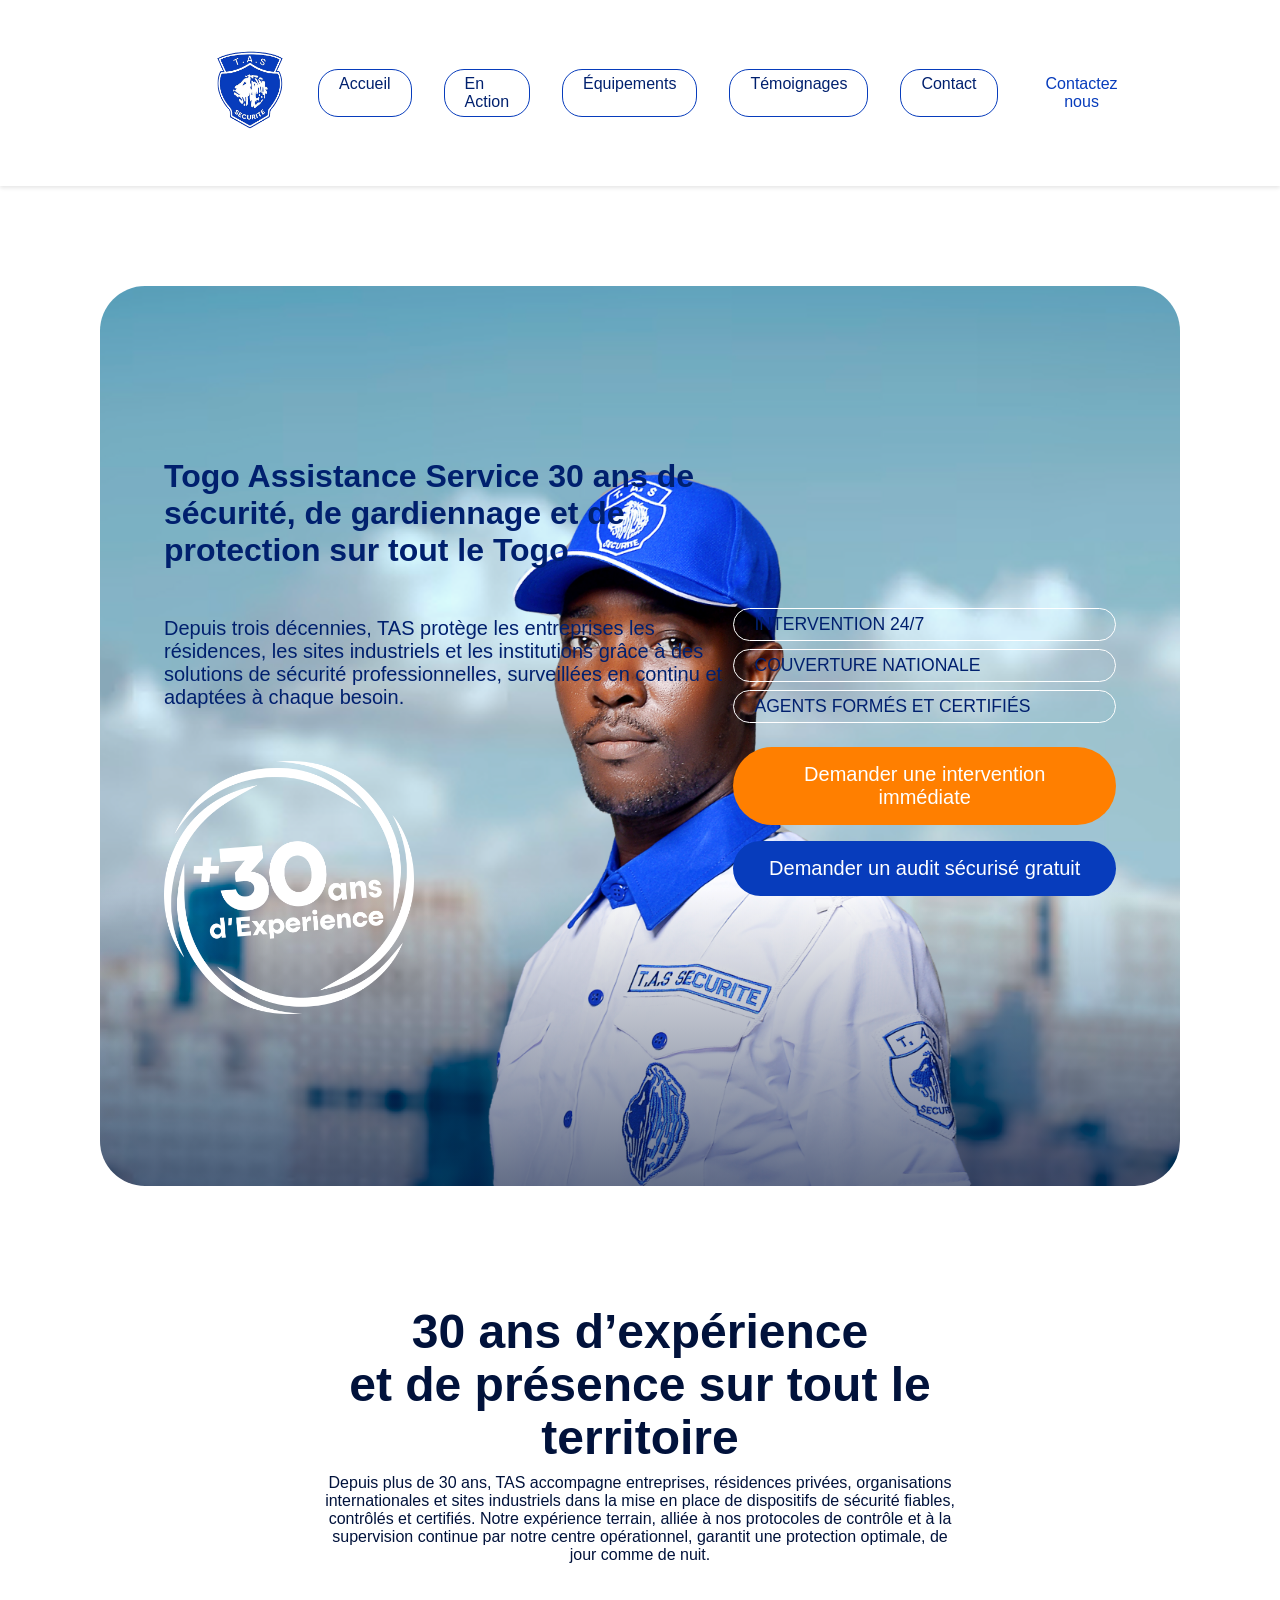
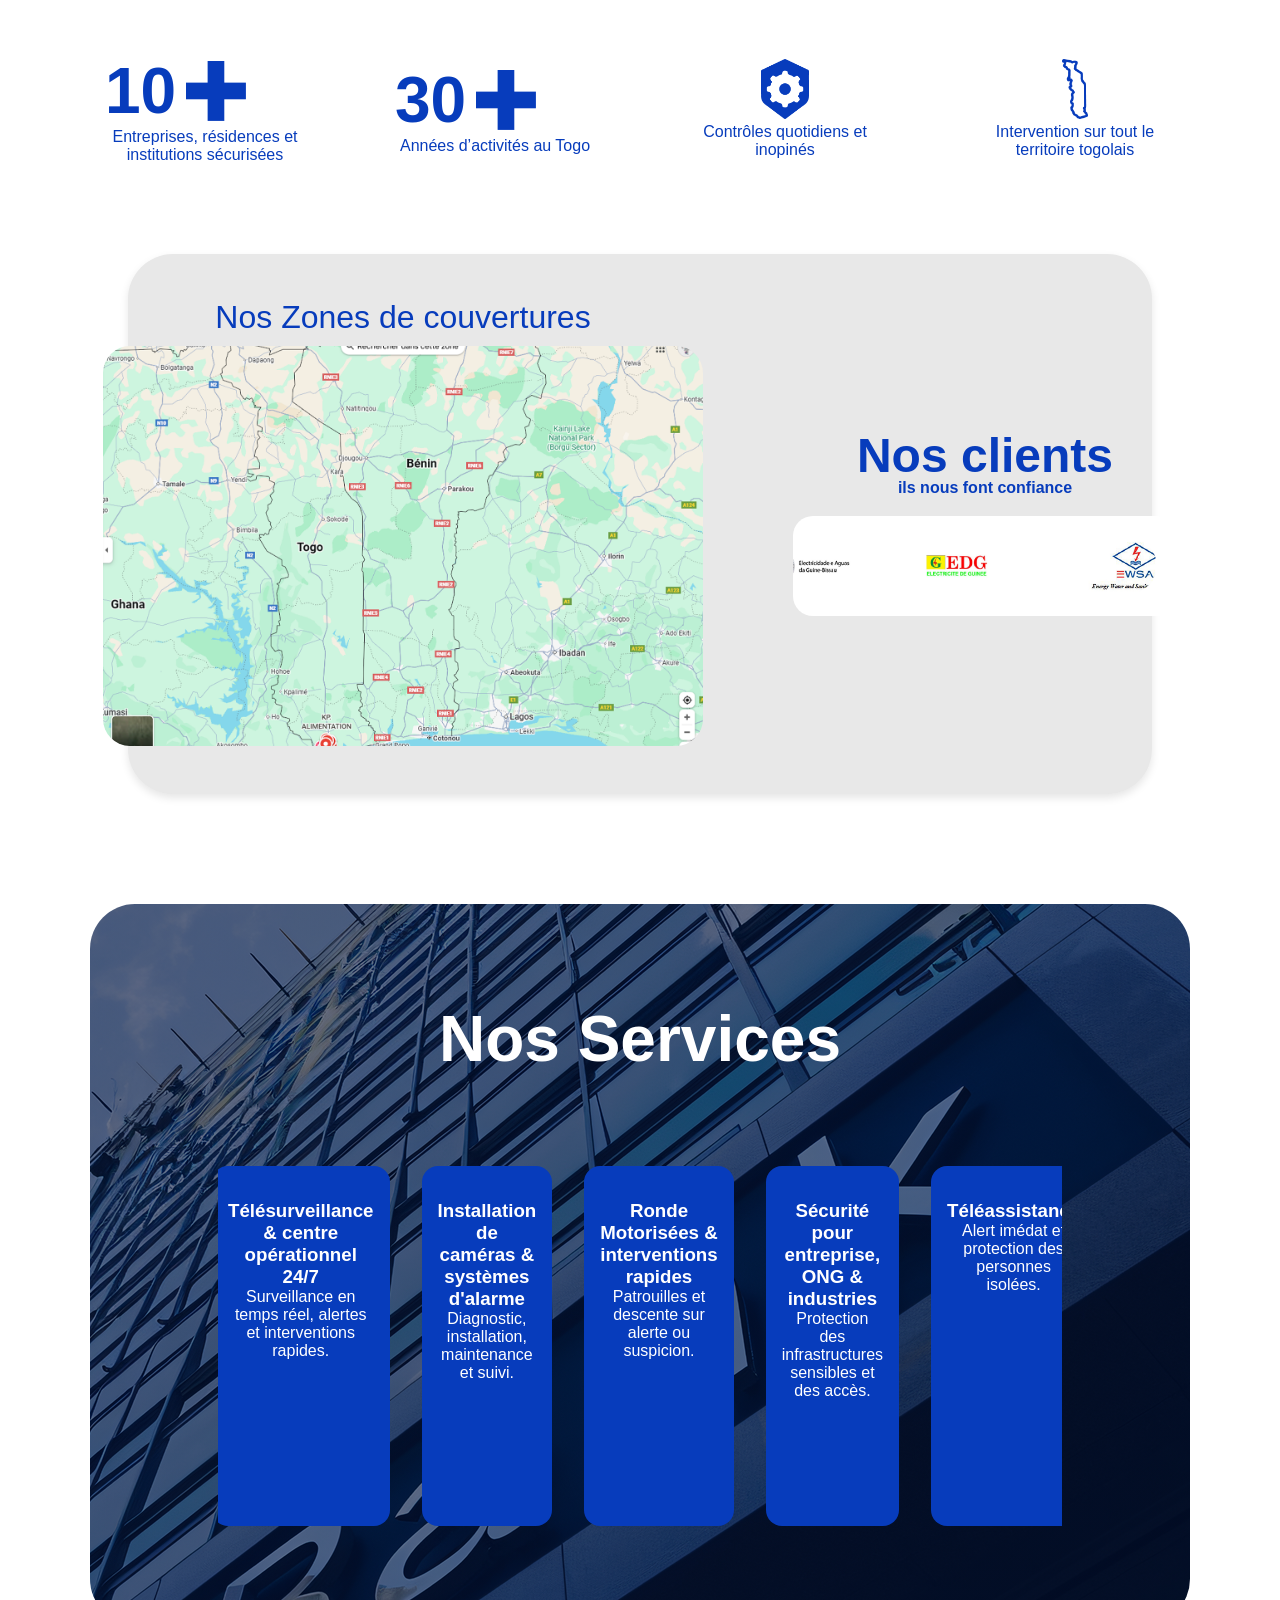
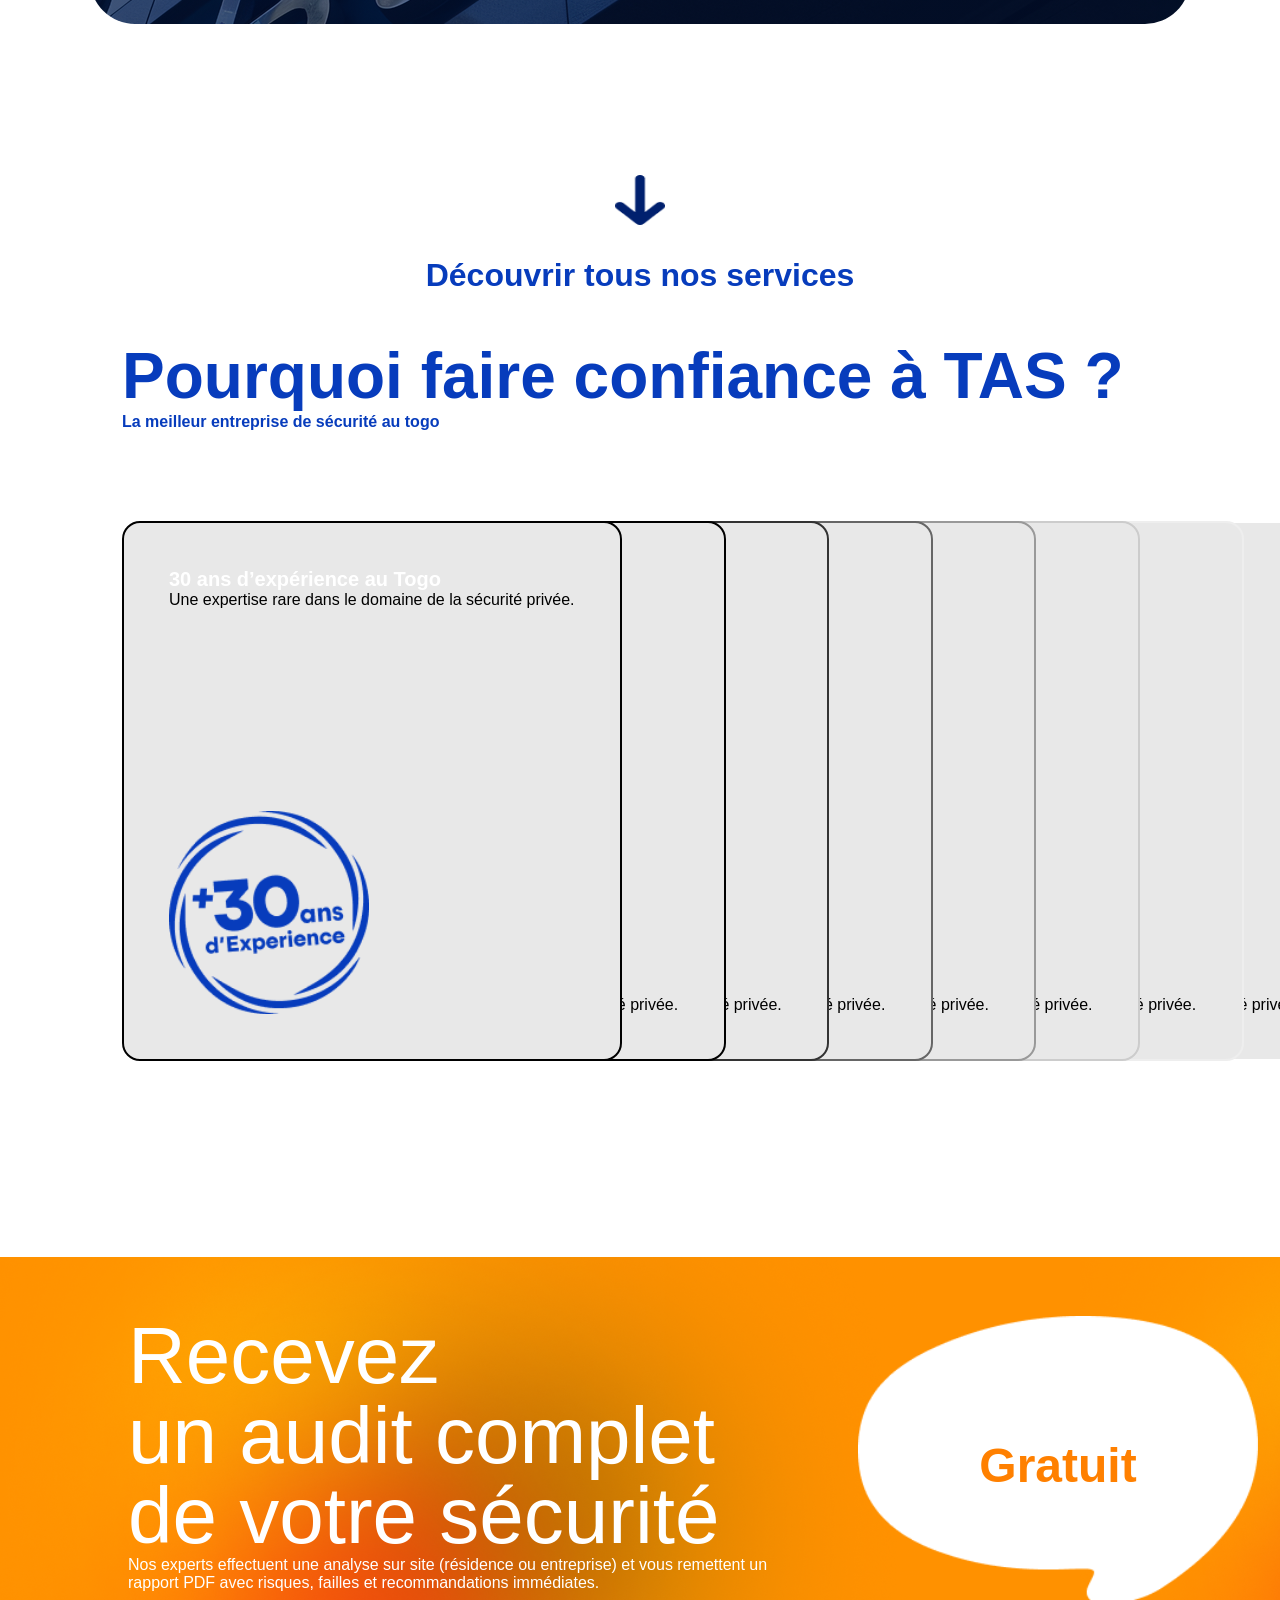
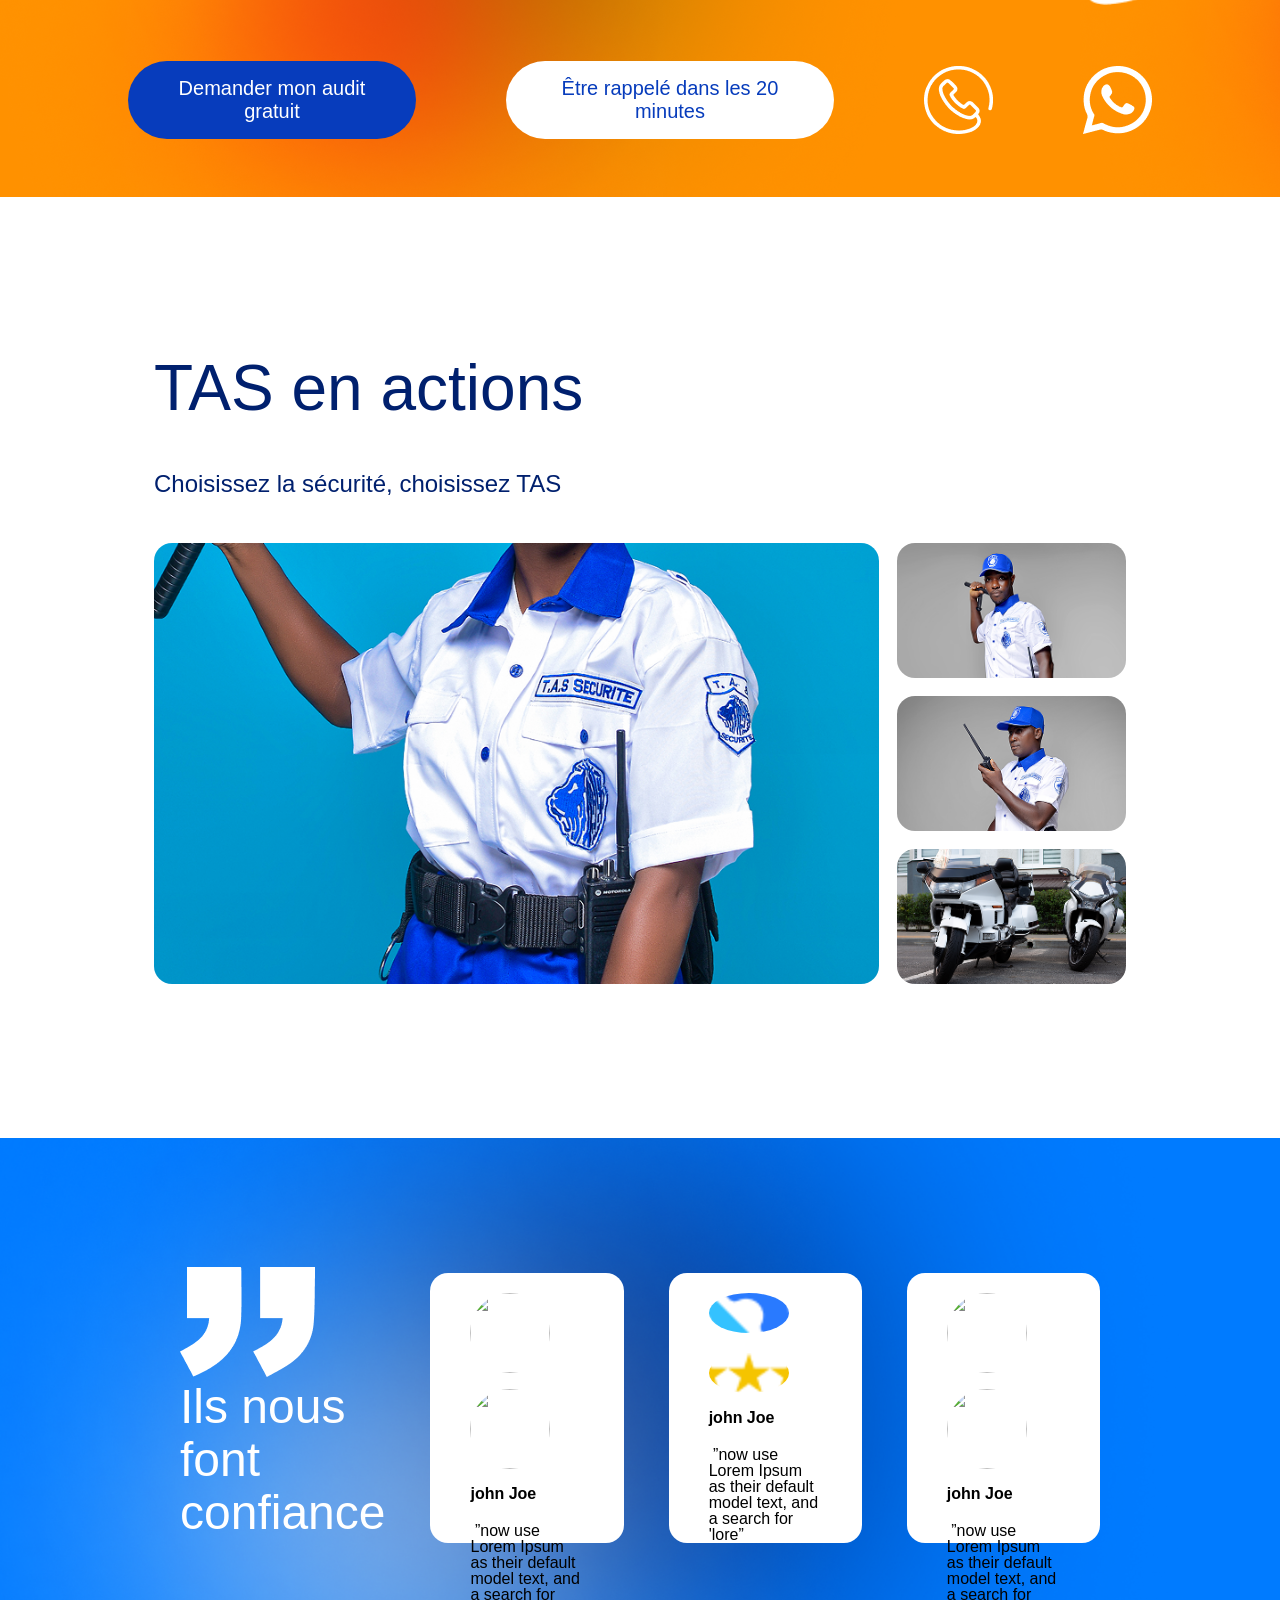
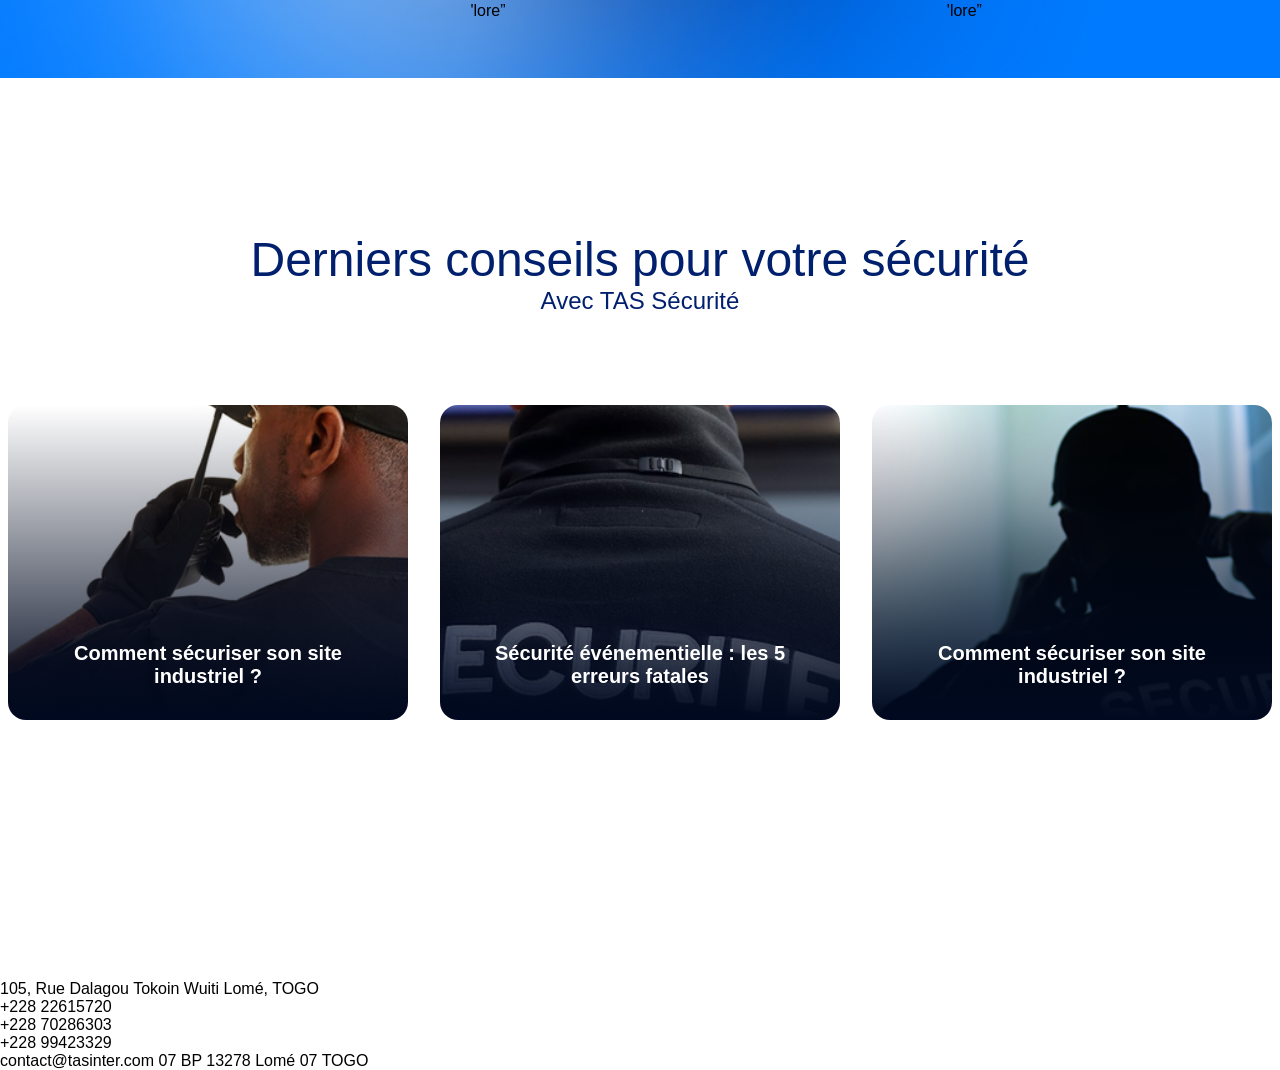
==== commit 4b399111: "Add footer with company information and update testimonial section with logos" ====
--- a/index.html
+++ b/index.html
@@ -344,9 +344,13 @@
           </p>
         </div>
         <div class="testimonial">
-          <img src="" alt="" />
+          <div class="logo">
+            <img src="assets/img/icons/Frame.png" style="height: 40px" alt="" />
+          </div>
 
-          <img src="" alt="" />
+          <div class="icon">
+            <img src="assets/img/icons/stars.png" style="height: 40px" alt="" />
+          </div>
           <h4>john Joe</h4>
           <p>
              ”now use Lorem Ipsum as their default model text, and a search for
@@ -380,6 +384,27 @@
         </div>
       </section>
     </main>
-    <footer></footer>
+    <footer>
+      <div class="compagny-info">
+        <div class="adresses">
+          <div>
+            <img class="icon" src="" alt="" />
+            <p>105, Rue Dalagou Tokoin Wuiti Lomé, TOGO</p>
+          </div>
+          <div>
+            <img class="icon" src="" alt="" />
+            <ul>
+              <li>+228 22615720</li>
+              <li>+228 70286303</li>
+              <li>+228 99423329</li>
+            </ul>
+          </div>
+          <div>
+            <img class="icon" src="" alt="" />
+            <p>contact@tasinter.com 07 BP 13278 Lomé 07 TOGO</p>
+          </div>
+        </div>
+      </div>
+    </footer>
   </body>
 </html>
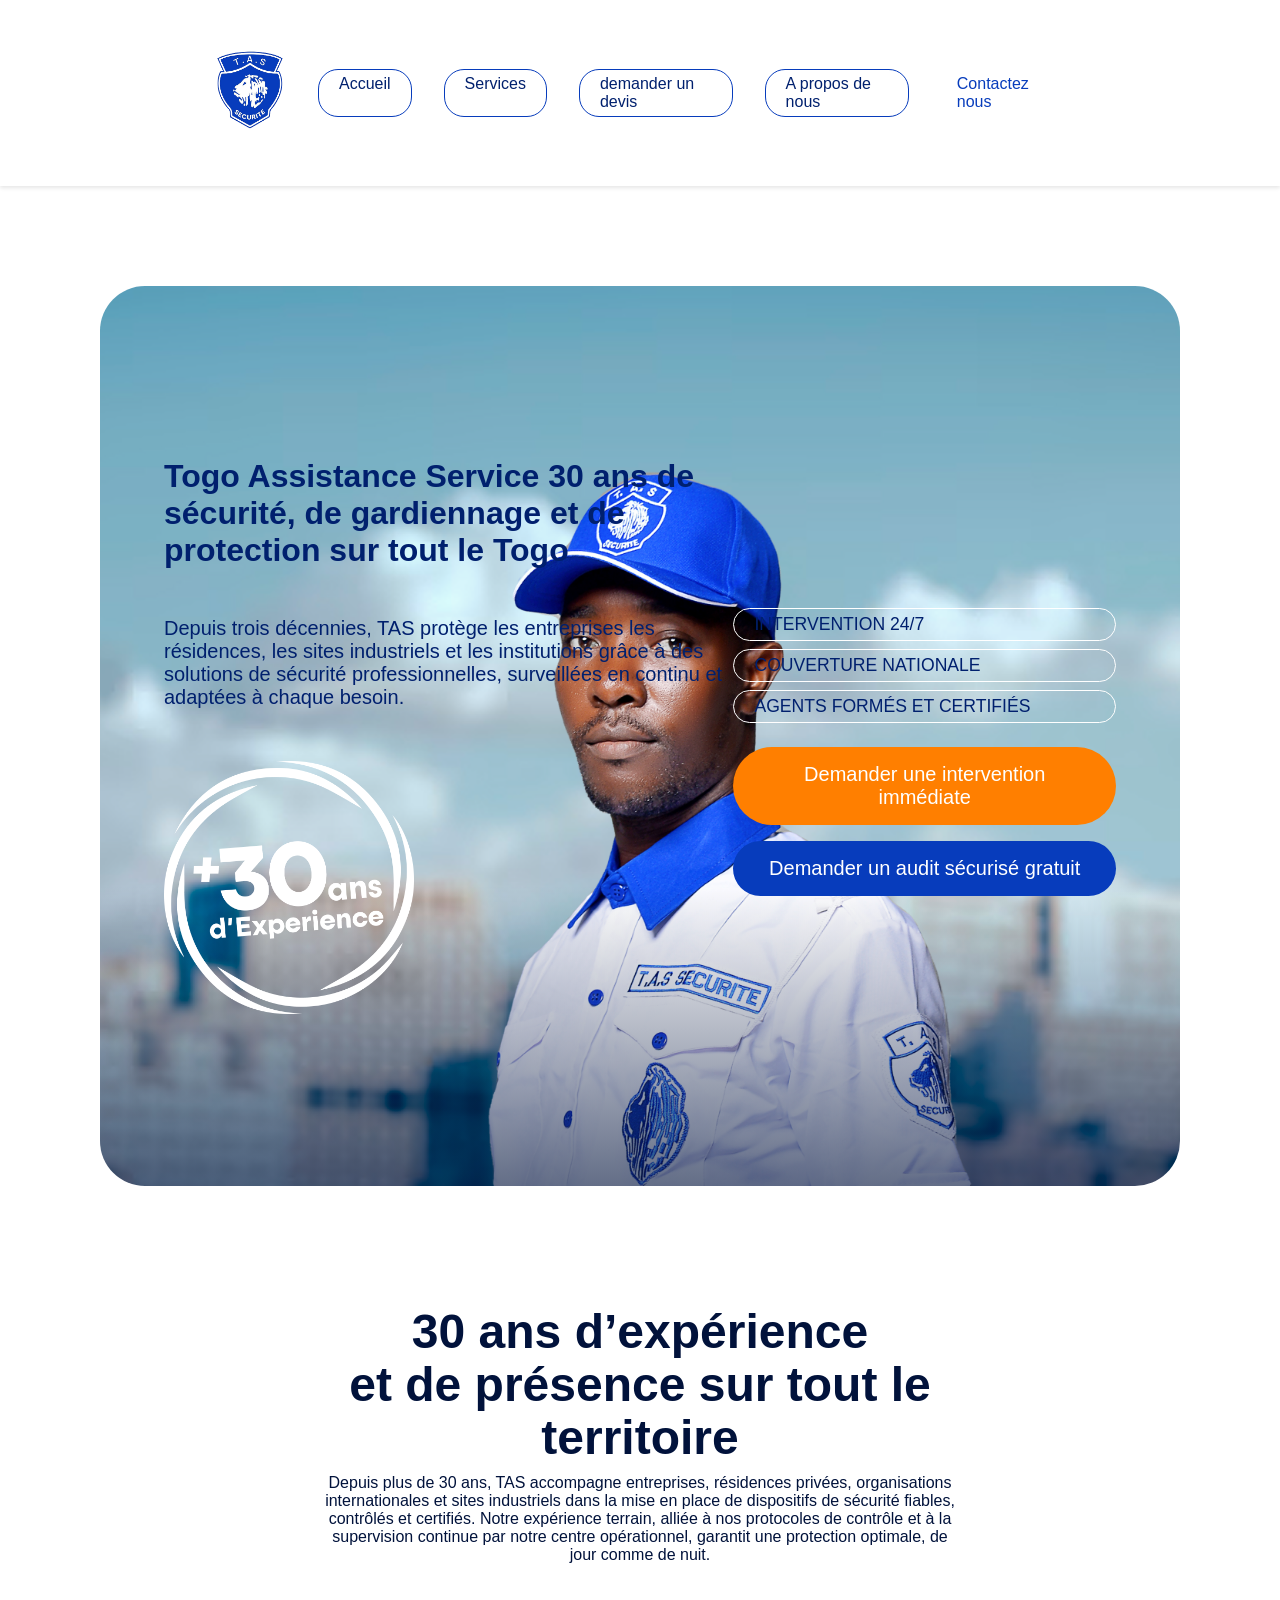
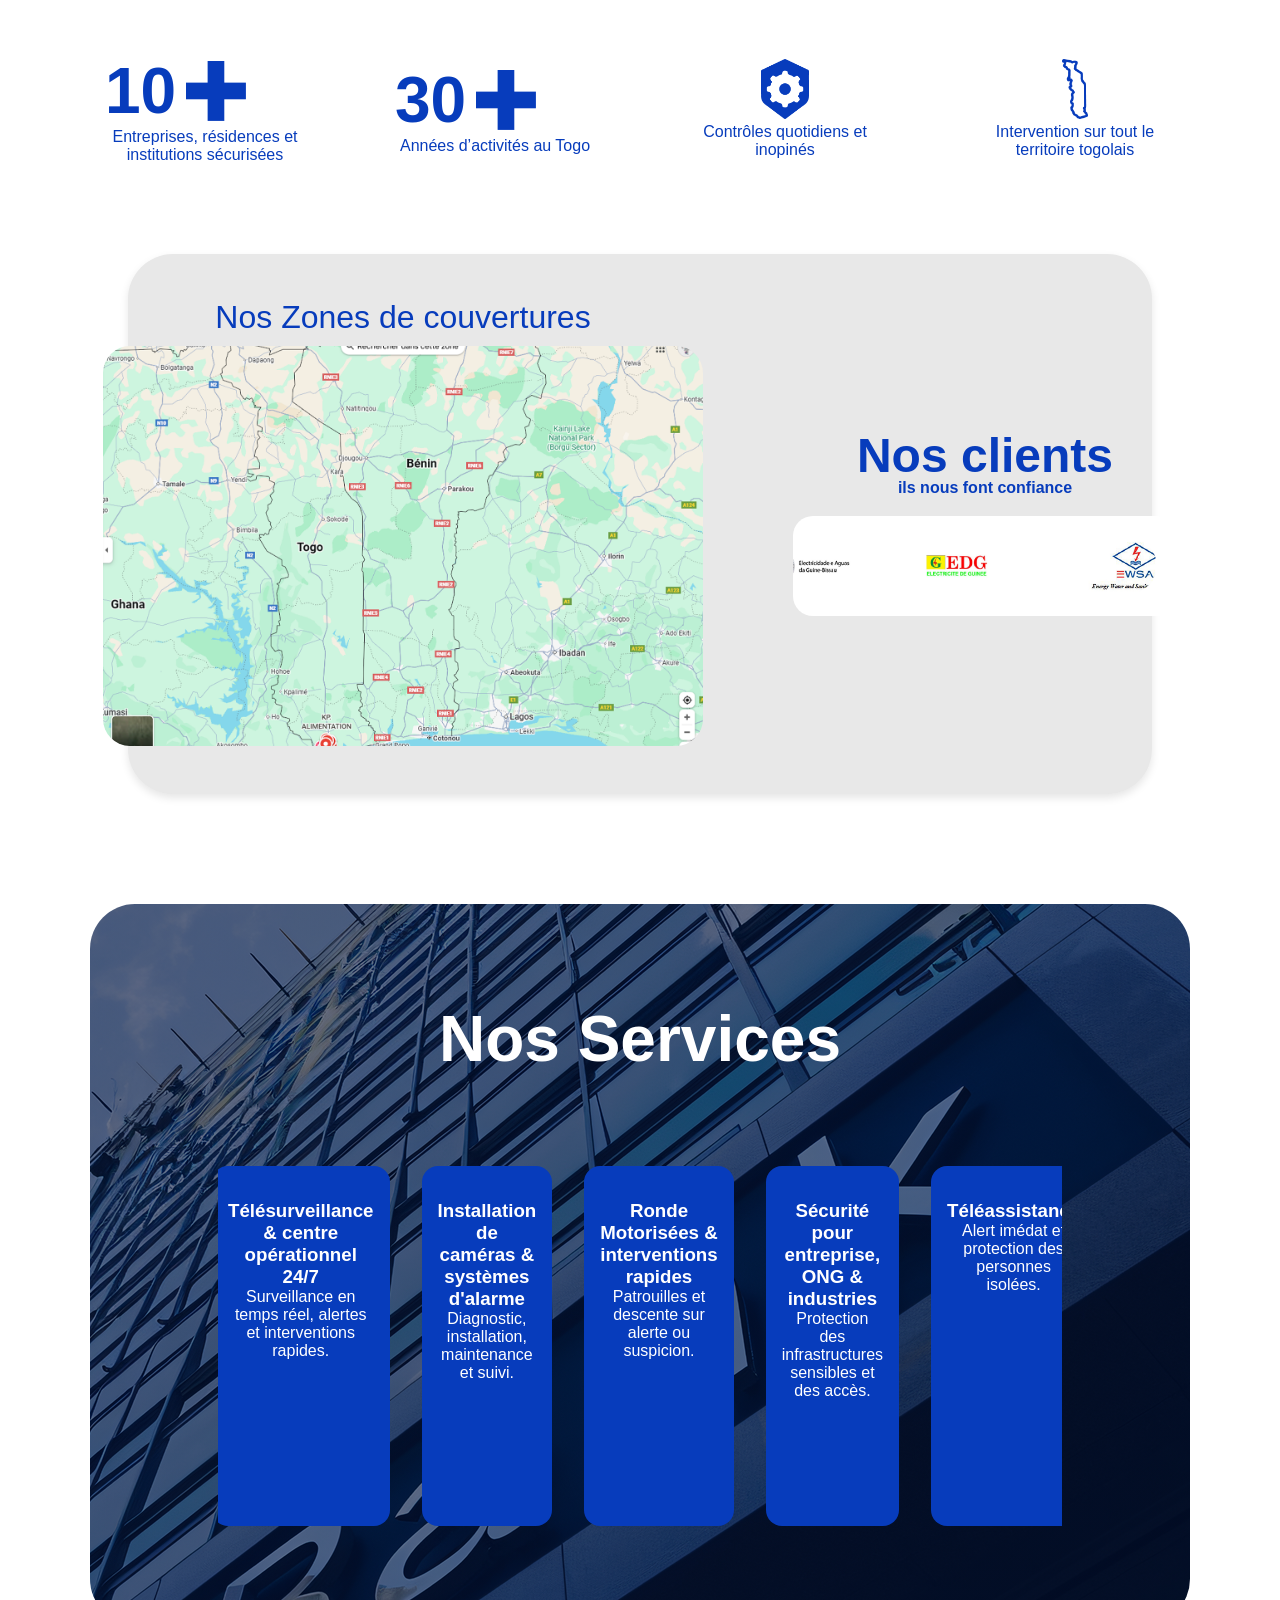
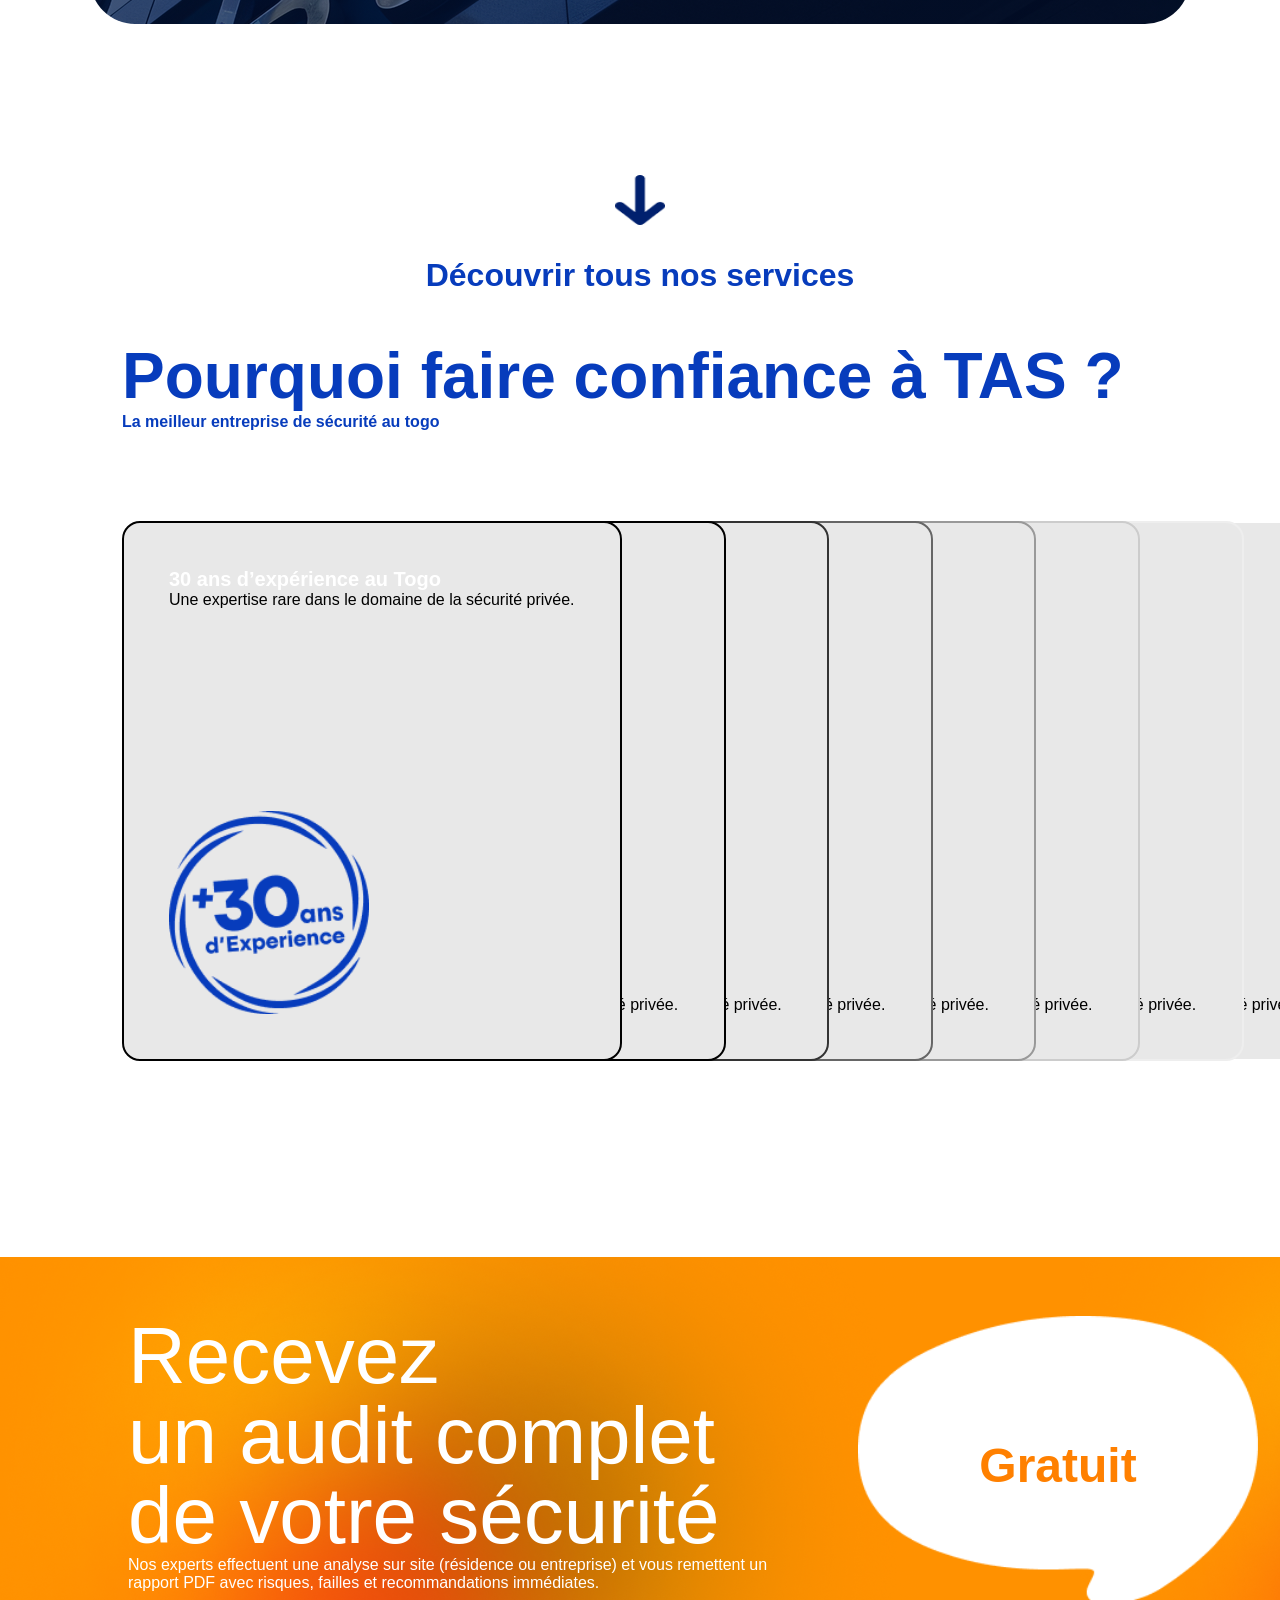
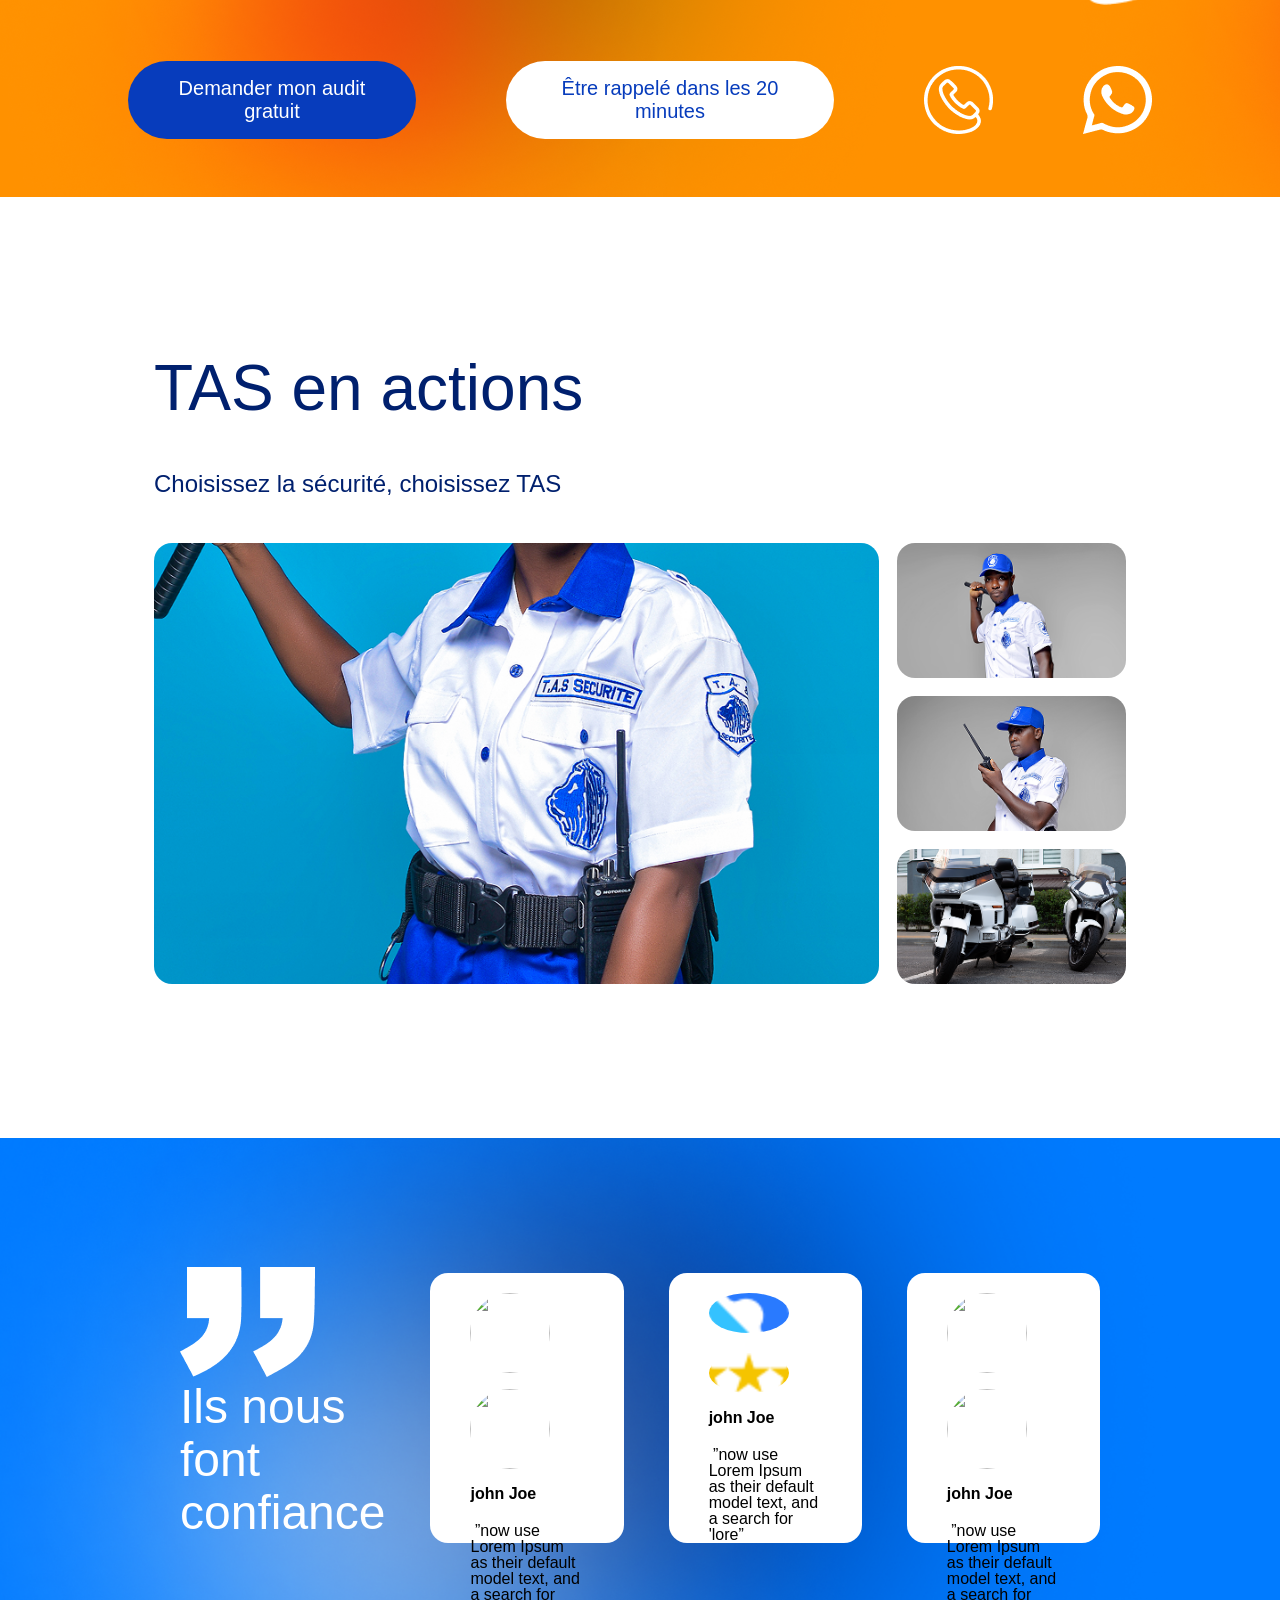
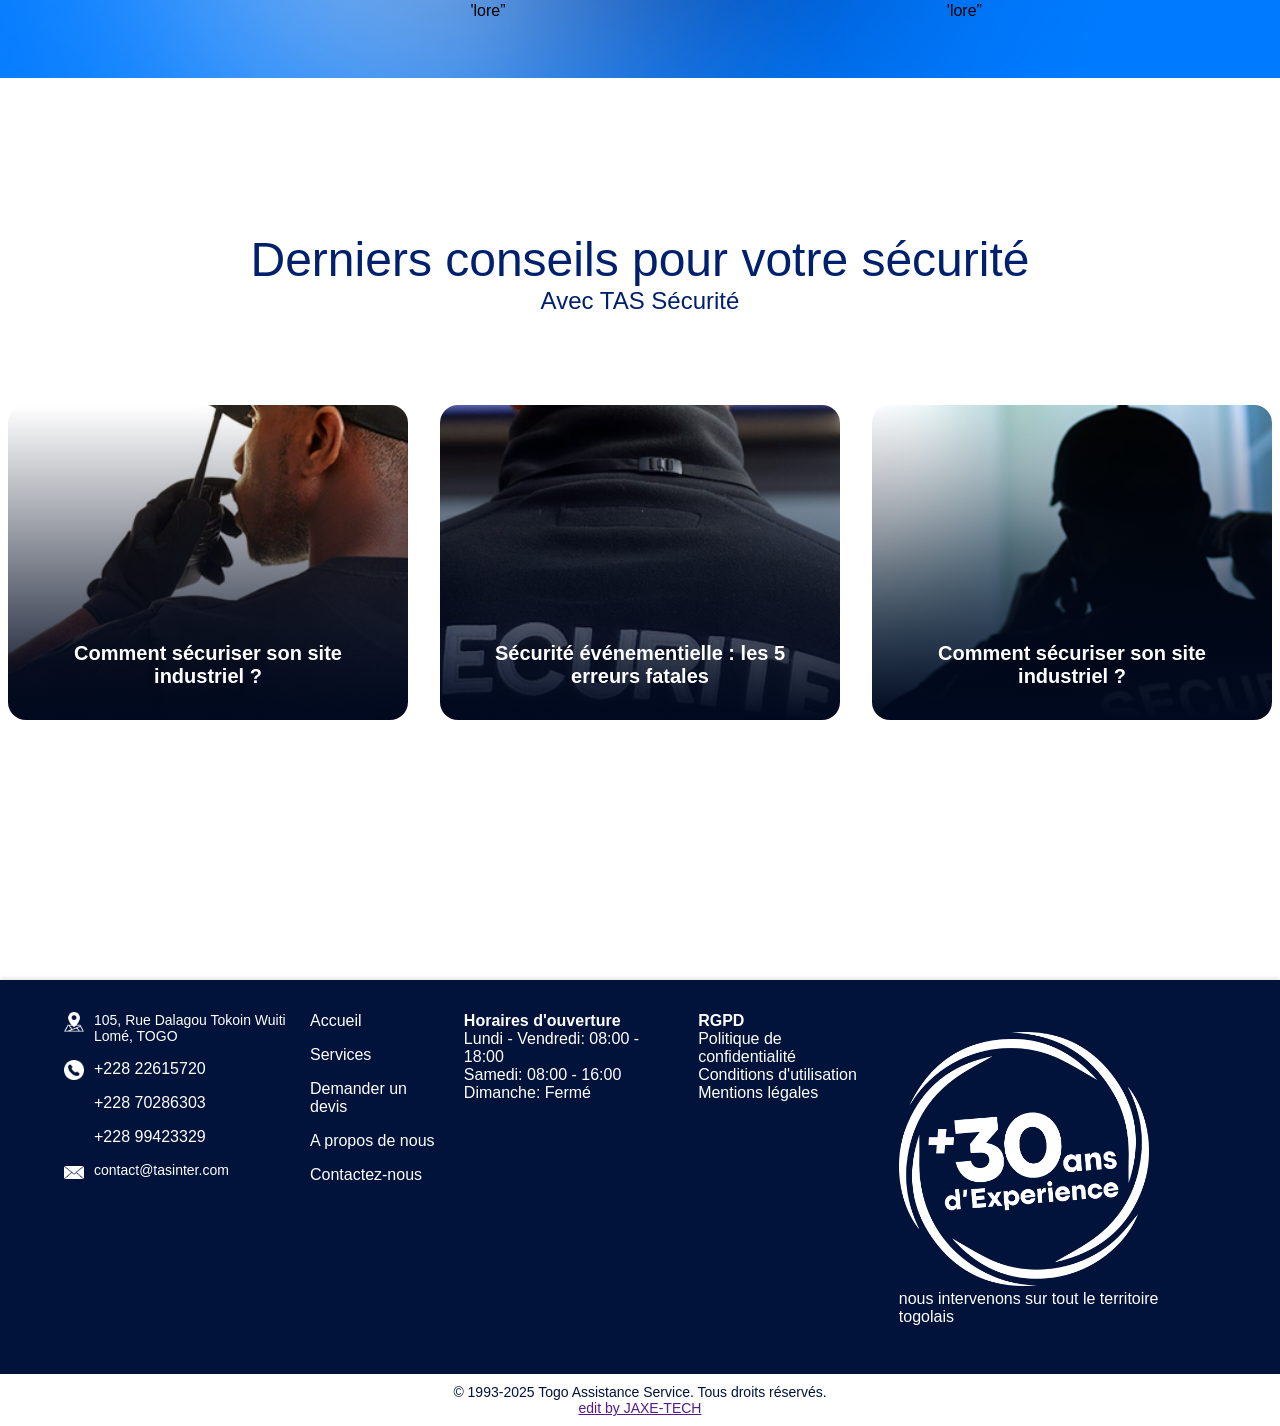
==== commit 9deeb99e: "Add contact, quote, and services pages with associated assets and icons - Created contact.html with " ====
--- a/index.html
+++ b/index.html
@@ -5,6 +5,7 @@
     <meta name="viewport" content="width=device-width, initial-scale=1.0" />
     <title>Bienvenu à TAS votre agence de sécurité sur mesure</title>
     <link rel="stylesheet" href="assets/css/styles.css" />
+    <link rel="shortcut icon" href="assets/img/logo.png" type="image/x-icon" />
   </head>
   <body>
     <header></header>
@@ -16,13 +17,12 @@
         </a>
         <div class="nav-links">
           <ul>
-            <li><a href="#accueil">Accueil</a></li>
-            <li><a href="#action">En Action</a></li>
-            <li><a href="#equipements">Équipements</a></li>
-            <li><a href="#temoignages">Témoignages</a></li>
-            <li><a href="#contact">Contact</a></li>
+            <li><a href="index.html">Accueil</a></li>
+            <li><a href="services.html">Services</a></li>
+            <li><a href="devis.html">demander un devis</a></li>
+            <li><a href="about.html">A propos de nous </a></li>
           </ul>
-          <button class="btn-contact-head">Contactez nous</button>
+          <a href="contact.html" class="btn-contact-head">Contactez nous</a>
         </div>
       </nav>
 
@@ -387,23 +387,56 @@
     <footer>
       <div class="compagny-info">
         <div class="adresses">
-          <div>
-            <img class="icon" src="" alt="" />
+          <div class="adresse">
+            <img class="icon" src="assets/img/icons/map.png" alt="" />
             <p>105, Rue Dalagou Tokoin Wuiti Lomé, TOGO</p>
           </div>
-          <div>
-            <img class="icon" src="" alt="" />
+          <div class="adresse">
+            <img class="icon" src="assets/img/icons/phone.png" alt="" />
             <ul>
               <li>+228 22615720</li>
               <li>+228 70286303</li>
               <li>+228 99423329</li>
             </ul>
           </div>
-          <div>
-            <img class="icon" src="" alt="" />
-            <p>contact@tasinter.com 07 BP 13278 Lomé 07 TOGO</p>
-          </div>
-        </div>
+          <div class="adresse">
+            <img class="icon" src="assets/img/icons/mail.png" alt="" />
+            <p>contact@tasinter.com</p>
+          </div>
+        </div>
+        <div class="menu">
+          <ul>
+            <li><a href="#accueil">Accueil</a></li>
+            <li><a href="#services">Services</a></li>
+            <li><a href="#formulaire">Demander un devis</a></li>
+            <li><a href="#about">A propos de nous</a></li>
+            <li><a href="#contact">Contactez-nous</a></li>
+          </ul>
+        </div>
+        <div class="horaires">
+          <h4>Horaires d'ouverture</h4>
+          <p>Lundi - Vendredi: 08:00 - 18:00</p>
+          <p>Samedi: 08:00 - 16:00</p>
+          <p>Dimanche: Fermé</p>
+        </div>
+        <div class="rdgp">
+          <h4>RGPD</h4>
+          <p>Politique de confidentialité</p>
+          <p>Conditions d'utilisation</p>
+          <p>Mentions légales</p>
+        </div>
+        <div class="30ans">
+          <img
+            src="assets/img/30-ans-badge.png"
+            class="hero-badge"
+            alt="30 ans de TAS"
+          />
+          <p>nous intervenons sur tout le territoire togolais</p>
+        </div>
+      </div>
+      <div class="copyright">
+        <p>© 1993-2025 Togo Assistance Service. Tous droits réservés.</p>
+        <a href="">edit by JAXE-TECH</a>
       </div>
     </footer>
   </body>
--- a/assets/css/styles.css
+++ b/assets/css/styles.css
@@ -570,3 +570,335 @@
   text-decoration: underline;
   cursor: pointer;
 }
+footer {
+  background-color: #01123b;
+  color: white;
+
+  display: flex;
+  flex-direction: column;
+
+  align-items: center;
+  width: 100%;
+  box-shadow: 0 -2px 4px rgba(0, 0, 0, 0.1);
+}
+footer .compagny-info {
+  display: flex;
+  flex-direction: row;
+  gap: 1rem;
+  padding: 2rem 4rem;
+  justify-content: space-around;
+  width: 100%;
+}
+.copyright {
+  margin-top: 1rem;
+  font-size: 0.875rem;
+  color: #01123b;
+  background-color: #ffffff;
+  padding: 10px 20px;
+  text-align: center;
+  width: 100%;
+}
+.menu ul,
+.compagny-info ul {
+  list-style: none;
+  display: flex;
+  flex-direction: column;
+  gap: 1rem;
+}
+.menu a {
+  color: white;
+  text-decoration: none;
+}
+.menu a:hover {
+  text-decoration: underline;
+}
+.adresse {
+  display: flex;
+  flex-direction: row;
+  align-items: flex-start;
+  gap: 10px;
+  margin-bottom: 1rem;
+}
+.adresse .icon {
+  width: 20px;
+  height: 20px;
+  object-fit: contain;
+}
+.adresse p {
+  font-size: 0.875rem;
+  color: white;
+  width: 200px;
+}
+
+/* Services Page Styling */
+.services-section {
+  margin: 10vh;
+  padding: 4rem 8rem;
+  background-color: #f5f5f5;
+  border-radius: 5vh;
+  color: #073cbc;
+  display: flex;
+  flex-direction: column;
+  text-align: center;
+  justify-content: center;
+  align-items: center;
+  gap: 5vh;
+}
+.services-section h2 {
+  font-size: 4em;
+}
+.services-grid {
+  display: grid;
+  flex-wrap: wrap;
+  grid-template-columns: 1fr 1fr 1fr;
+  grid-template-rows: auto auto;
+  gap: 5vh;
+  justify-content: space-around;
+  align-items: space-around;
+  width: 100%;
+  height: 100vh;
+}
+.services-grid .panel {
+  width: 20vw;
+  height: 20vh;
+  text-align: flex-start;
+  justify-content: center;
+  display: flex;
+  flex-direction: column;
+  background-color: #073cbc;
+}
+.services-grid .panel h3 {
+  height: auto;
+  width: auto;
+  font-size: 1.5rem;
+  margin: 1rem 0;
+  color: #ffffff;
+
+  padding: 0.5rem 0;
+}
+.services-grid .panel img {
+  width: 100%;
+  height: 7vh;
+  object-fit: contain;
+  margin-top: 1rem;
+  background-color: #ffffff;
+  padding: 20px;
+}
+
+.banner {
+  width: 100%;
+  padding: 5vh 10vh;
+  display: flex;
+  justify-content: center;
+  align-items: center;
+}
+.banner img {
+  width: 80%;
+  height: auto;
+  object-fit: contain;
+}
+.form-section {
+  margin: 10vh 0;
+  padding: 4rem 8rem;
+  background-color: #e8e8e8;
+  border-radius: 5vh;
+  color: #073cbc;
+  display: flex;
+  flex-direction: row;
+  text-align: center;
+  justify-content: center;
+  align-items: flex-start;
+  gap: 5vh;
+}
+.form-section .form-container {
+  width: 50%;
+}
+.form-section .form-container .cta {
+  margin-bottom: 2rem;
+}
+.form-section .form-container .cta h2 {
+  font-size: 3rem;
+  color: #ffffff;
+}
+.form-section form {
+  display: flex;
+  flex-direction: column;
+  gap: 1rem;
+}
+.form-section form label {
+  font-size: 1rem;
+  text-align: left;
+}
+.form-section form input,
+.form-section form select,
+.form-section form textarea {
+  padding: 0.5rem;
+  border: 1px solid #ccc;
+  border-radius: 5px;
+  font-size: 1rem;
+}
+.form-section form button {
+  width: 100%;
+  align-self: center;
+}
+.badge-cta {
+  padding: 1rem;
+  border-radius: 2vh;
+  color: white;
+  display: flex;
+  flex-direction: column;
+  align-items: center;
+  justify-content: space-between;
+  gap: 1rem;
+  height: 100vh;
+}
+.badge-cta .cta {
+  display: flex;
+  flex-direction: column;
+  align-items: center;
+  gap: 1rem;
+  height: 40vh;
+  width: 25vw;
+  background-image: linear-gradient(rgba(0, 0, 0, 0), rgb(0, 9, 31)),
+    url("../img/gadge-cta.png");
+  background-size: cover;
+  background-position: center;
+  padding: 1.5rem;
+  border-radius: 1vh;
+}
+.badge-cta .cta .logo {
+  width: auto;
+  height: 20vh;
+}
+.badge-cta .cta h4 {
+  font-size: 2.5rem;
+  text-align: center;
+  font-weight: 400;
+  padding: 0 1rem;
+  line-height: 1;
+  text-transform: uppercase;
+}
+
+.badge-cta .cta-2 {
+  display: flex;
+  flex-direction: column;
+  align-items: flex-start;
+  text-align: left;
+  gap: 1rem;
+  width: 25vw;
+  height: 40vh;
+  background: linear-gradient(#073cbc, #007bff);
+  padding: 2rem;
+  border-radius: 1vh;
+}
+.badge-cta .cta-2 h4 {
+  font-size: 2rem;
+  text-align: left;
+  font-weight: 400;
+  line-height: 1.2;
+}
+.badge-cta .cta-2 p {
+  font-size: 1rem;
+  text-align: left;
+  line-height: 1.5;
+  font-weight: 300;
+}
+.badge-cta .cta-2 .btn-cta {
+  background-color: #ffffff;
+  color: #073cbc;
+  padding: 2rem 1rem;
+  border-radius: 1vh;
+  font-size: 1.5rem;
+  font-weight: 400;
+  width: 100%;
+}
+
+.cta-section {
+  margin: 10vh 0;
+  padding: 4rem 8rem;
+  background: url(../img/banner-security-call.png);
+  background-size: cover;
+  height: 50vh;
+  color: white;
+  background-color: #000;
+  display: flex;
+  flex-direction: row;
+  text-align: left;
+  justify-content: space-between;
+  align-items: center;
+}
+.cta-section h3 {
+  font-size: 2.5rem;
+  color: #ffffff;
+  width: 50vw;
+  font-weight: 500;
+  line-height: 1;
+}
+.cta-section h3 span {
+  font-size: 3rem;
+  color: #ff4d00;
+}
+.cta-section p {
+  width: 50vw;
+  font-size: 1rem;
+}
+.cta-section .btn-cta {
+  background-color: #004bff;
+  color: #ffffff;
+  padding: 1.5rem 3rem;
+  border-radius: 1vh;
+  font-size: 1.5rem;
+  font-weight: 600;
+  transition: all 0.3s ease-in-out;
+}
+
+.cta-section .btn-cta:hover {
+  background-color: #ff7f00;
+}
+
+/* styling contact page*/
+
+.contact-hero {
+  padding: 4rem 4rem;
+  text-align: center;
+  height: 70vh;
+  width: 100%;
+
+  display: flex;
+  justify-content: flex-end;
+  align-items: flex-end;
+  background-repeat: no-repeat;
+  background: linear-gradient(#007bff50, #001f6e),
+    url(../img/banner-contact-page-full.png) no-repeat center center;
+  background-size: cover;
+  background-position: center;
+}
+.contact-hero h2 {
+  font-size: 4rem;
+  color: #ffffff;
+  width: 30vw;
+  height: 20vh;
+  font-weight: 500;
+  line-height: 1;
+}
+.form-container .cta {
+  background-color: #073cbc;
+
+  padding: 2rem;
+  color: white;
+}
+.form-container .cta h2 {
+  font-size: 2rem;
+  color: #ffffff;
+}
+.form-group {
+  display: flex;
+  flex-direction: row;
+  margin-bottom: 1rem;
+}
+.form-group div {
+  flex: 1;
+  display: flex;
+  flex-direction: column;
+  margin-right: 1rem;
+}
